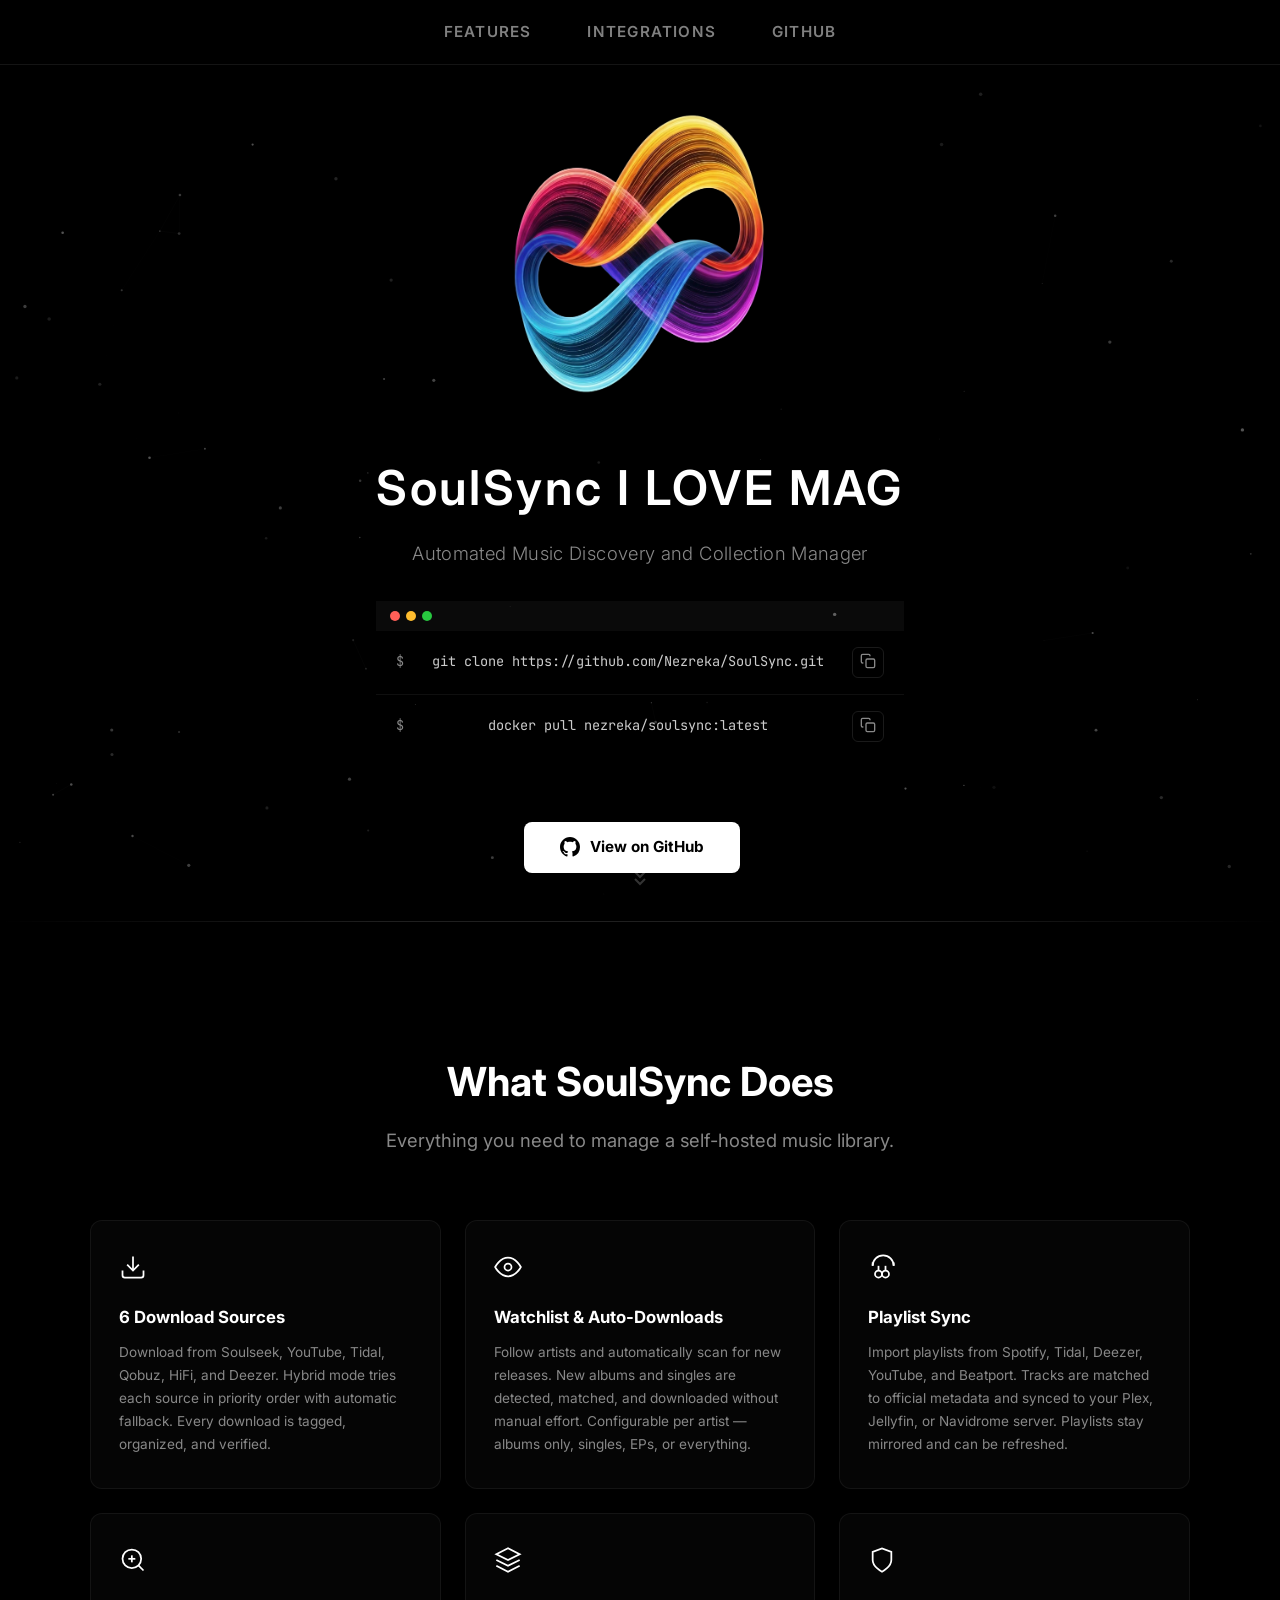
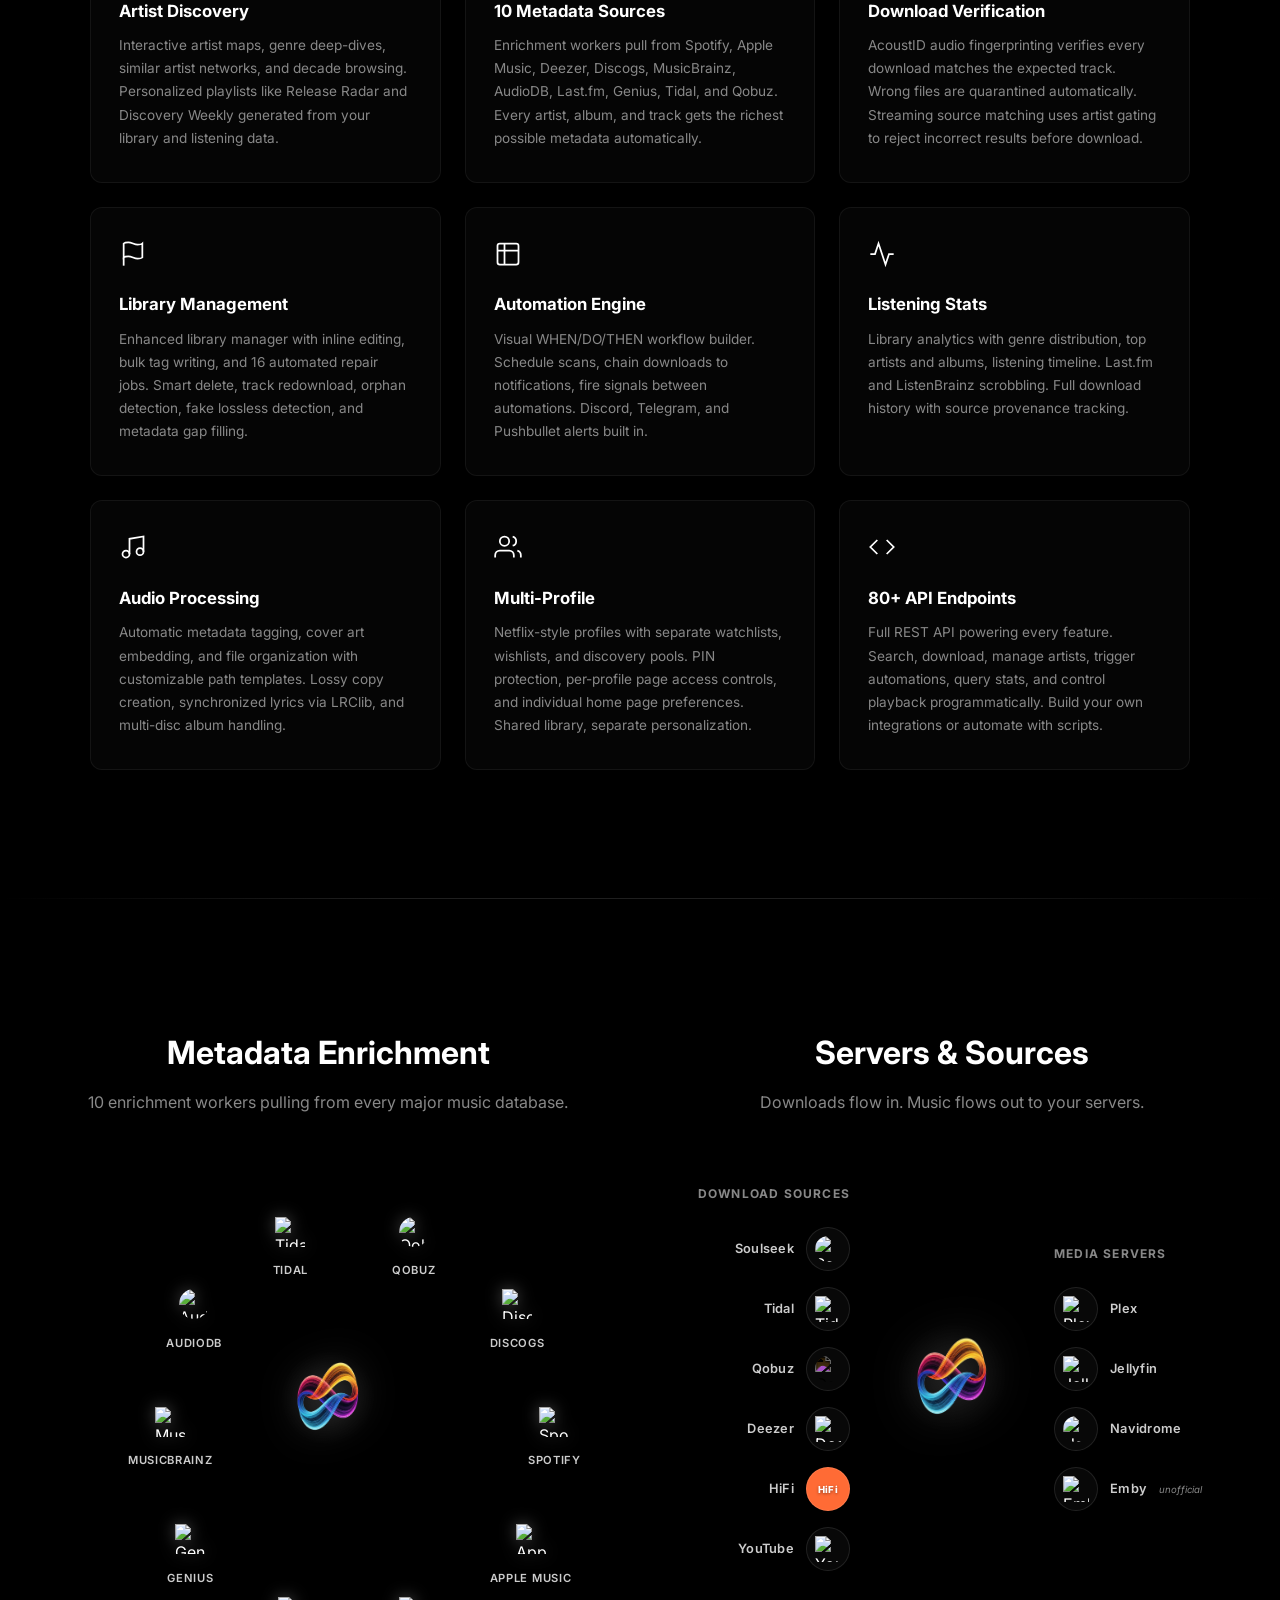
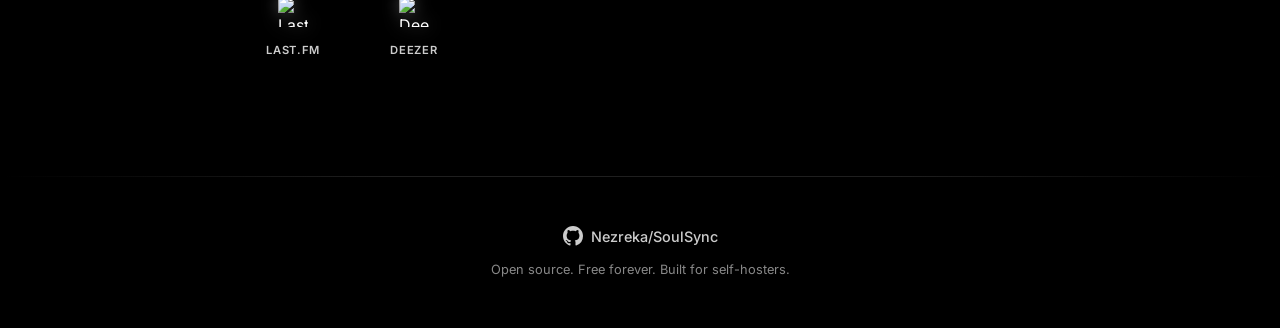
==== index.html @ 7b3bcedd "Update index.html" ====
<!DOCTYPE html>
<html lang="en">
<head>
    <meta charset="UTF-8">
    <meta name="viewport" content="width=device-width, initial-scale=1.0">
    <title>SoulSync - Automated Music Discovery and Collection Manager</title>
    <meta name="description" content="Automated music discovery and collection manager for Plex, Jellyfin, and Navidrome. The Lidarr alternative that actually works.">
    <meta property="og:title" content="SoulSync - Automated Music Discovery">
    <meta property="og:description" content="Spotify-quality music discovery for your self-hosted library. 10 metadata sources, 6 download engines, zero manual effort.">
    <meta property="og:image" content="assets/trans.png">
    <meta property="og:type" content="website">
    <meta property="og:url" content="https://nezreka.github.io/soulsync-website/">
    <meta name="twitter:card" content="summary_large_image">
    <meta name="twitter:title" content="SoulSync - Automated Music Discovery">
    <meta name="twitter:description" content="Spotify-quality music discovery for your self-hosted library. The open-source Lidarr alternative.">
    <meta name="theme-color" content="#000000">
    <link rel="icon" href="assets/trans.png" type="image/png">
    <link rel="stylesheet" href="style.css">
    <link rel="preconnect" href="https://fonts.googleapis.com">
    <link rel="preconnect" href="https://fonts.gstatic.com" crossorigin>
    <link href="https://fonts.googleapis.com/css2?family=Inter:wght@300;400;500;600;700;800&family=JetBrains+Mono:wght@400;500&display=swap" rel="stylesheet">
</head>
<body>
    <nav class="navbar">
        <div class="nav-container">
            <ul class="nav-links">
                <li><a href="#features" class="nav-link">Features</a></li>
                <li><a href="#integrations" class="nav-link">Integrations</a></li>
                <li><a href="https://github.com/Nezreka/SoulSync" target="_blank" rel="noopener noreferrer" class="nav-link">GitHub</a></li>
            </ul>
        </div>
    </nav>

    <!-- Hero -->
    <section id="home" class="hero">
        <canvas id="hero-particles" class="hero-particles"></canvas>
        <div class="hero-content reveal">
            <img src="assets/trans.png" alt="SoulSync Logo" class="hero-logo">
            <h1 class="hero-title">SoulSync I LOVE MAG</h1>
            <p class="hero-tagline">Automated Music Discovery and Collection Manager</p>
            <div class="hero-terminal">
                <div class="terminal-bar">
                    <span class="terminal-dot" style="background:#ff5f57"></span>
                    <span class="terminal-dot" style="background:#febc2e"></span>
                    <span class="terminal-dot" style="background:#28c840"></span>
                </div>
                <div class="terminal-body">
                    <span class="terminal-prompt">$</span>
                    <span class="terminal-cmd">git clone https://github.com/Nezreka/SoulSync.git</span>
                    <button class="terminal-copy" title="Copy to clipboard" onclick="navigator.clipboard.writeText('git clone https://github.com/Nezreka/SoulSync.git')">
                        <svg viewBox="0 0 24 24" width="16" height="16" fill="none" stroke="currentColor" stroke-width="2"><rect x="9" y="9" width="13" height="13" rx="2"/><path d="M5 15H4a2 2 0 01-2-2V4a2 2 0 012-2h9a2 2 0 012 2v1"/></svg>
                    </button>
                </div>
                <div class="terminal-divider"></div>
                <div class="terminal-body">
                    <span class="terminal-prompt">$</span>
                    <span class="terminal-cmd">docker pull nezreka/soulsync:latest</span>
                    <button class="terminal-copy" title="Copy to clipboard" onclick="navigator.clipboard.writeText('docker pull nezreka/soulsync:latest')">
                        <svg viewBox="0 0 24 24" width="16" height="16" fill="none" stroke="currentColor" stroke-width="2"><rect x="9" y="9" width="13" height="13" rx="2"/><path d="M5 15H4a2 2 0 01-2-2V4a2 2 0 012-2h9a2 2 0 012 2v1"/></svg>
                    </button>
                </div>
            </div>
            <div class="hero-actions">
                <a href="https://github.com/Nezreka/SoulSync" target="_blank" rel="noopener noreferrer" class="hero-cta">
                    <svg viewBox="0 0 24 24" width="20" height="20" fill="currentColor"><path d="M12 0C5.37 0 0 5.37 0 12c0 5.31 3.435 9.795 8.205 11.385.6.105.825-.255.825-.57 0-.285-.015-1.23-.015-2.235-3.015.555-3.795-.735-4.035-1.41-.135-.345-.72-1.41-1.23-1.695-.42-.225-1.02-.78-.015-.795.945-.015 1.62.87 1.845 1.23 1.08 1.815 2.805 1.305 3.495.99.105-.78.42-1.305.765-1.605-2.67-.3-5.46-1.335-5.46-5.925 0-1.305.465-2.385 1.23-3.225-.12-.3-.54-1.53.12-3.18 0 0 1.005-.315 3.3 1.23.96-.27 1.98-.405 3-.405s2.04.135 3 .405c2.295-1.56 3.3-1.23 3.3-1.23.66 1.65.24 2.88.12 3.18.765.84 1.23 1.905 1.23 3.225 0 4.605-2.805 5.625-5.475 5.925.435.375.81 1.095.81 2.22 0 1.605-.015 2.895-.015 3.3 0 .315.225.69.825.57A12.02 12.02 0 0024 12c0-6.63-5.37-12-12-12z"/></svg>
                    View on GitHub
                </a>
                <span class="hero-stars" id="star-count"></span>
            </div>
        </div>
        <div class="scroll-indicator">
            <svg width="24" height="24" viewBox="0 0 24 24" fill="none" stroke="currentColor" stroke-width="2"><path d="M7 13l5 5 5-5M7 6l5 5 5-5"/></svg>
        </div>
    </section>

    <div class="section-glow-divider"></div>

    <!-- Features -->
    <section id="features" class="section features-section">
        <div class="section-container">
            <h2 class="section-heading reveal">What SoulSync Does</h2>
            <p class="section-subheading reveal">Everything you need to manage a self-hosted music library.</p>
            <div class="features-grid">
                <div class="feature-card reveal">
                    <div class="feature-icon">
                        <svg viewBox="0 0 24 24" width="28" height="28" fill="none" stroke="currentColor" stroke-width="1.5"><path d="M21 15v4a2 2 0 01-2 2H5a2 2 0 01-2-2v-4"/><polyline points="7 10 12 15 17 10"/><line x1="12" y1="15" x2="12" y2="3"/></svg>
                    </div>
                    <h3>6 Download Sources</h3>
                    <p>Download from Soulseek, YouTube, Tidal, Qobuz, HiFi, and Deezer. Hybrid mode tries each source in priority order with automatic fallback. Every download is tagged, organized, and verified.</p>
                </div>
                <div class="feature-card reveal">
                    <div class="feature-icon">
                        <svg viewBox="0 0 24 24" width="28" height="28" fill="none" stroke="currentColor" stroke-width="1.5"><path d="M1 12s4-8 11-8 11 8 11 8-4 8-11 8-11-8-11-8z"/><circle cx="12" cy="12" r="3"/></svg>
                    </div>
                    <h3>Watchlist & Auto-Downloads</h3>
                    <p>Follow artists and automatically scan for new releases. New albums and singles are detected, matched, and downloaded without manual effort. Configurable per artist — albums only, singles, EPs, or everything.</p>
                </div>
                <div class="feature-card reveal">
                    <div class="feature-icon">
                        <svg viewBox="0 0 24 24" width="28" height="28" fill="none" stroke="currentColor" stroke-width="1.5"><path d="M4 11a9 9 0 0118 0"/><path d="M4 11V8"/><path d="M22 11V8"/><circle cx="9" cy="18" r="3"/><circle cx="15" cy="18" r="3"/><path d="M9 15V11"/><path d="M15 15V11"/></svg>
                    </div>
                    <h3>Playlist Sync</h3>
                    <p>Import playlists from Spotify, Tidal, Deezer, YouTube, and Beatport. Tracks are matched to official metadata and synced to your Plex, Jellyfin, or Navidrome server. Playlists stay mirrored and can be refreshed.</p>
                </div>
                <div class="feature-card reveal">
                    <div class="feature-icon">
                        <svg viewBox="0 0 24 24" width="28" height="28" fill="none" stroke="currentColor" stroke-width="1.5"><circle cx="11" cy="11" r="8"/><line x1="21" y1="21" x2="16.65" y2="16.65"/><line x1="11" y1="8" x2="11" y2="14"/><line x1="8" y1="11" x2="14" y2="11"/></svg>
                    </div>
                    <h3>Artist Discovery</h3>
                    <p>Interactive artist maps, genre deep-dives, similar artist networks, and decade browsing. Personalized playlists like Release Radar and Discovery Weekly generated from your library and listening data.</p>
                </div>
                <div class="feature-card reveal">
                    <div class="feature-icon">
                        <svg viewBox="0 0 24 24" width="28" height="28" fill="none" stroke="currentColor" stroke-width="1.5"><path d="M12 2L2 7l10 5 10-5-10-5z"/><path d="M2 17l10 5 10-5"/><path d="M2 12l10 5 10-5"/></svg>
                    </div>
                    <h3>10 Metadata Sources</h3>
                    <p>Enrichment workers pull from Spotify, Apple Music, Deezer, Discogs, MusicBrainz, AudioDB, Last.fm, Genius, Tidal, and Qobuz. Every artist, album, and track gets the richest possible metadata automatically.</p>
                </div>
                <div class="feature-card reveal">
                    <div class="feature-icon">
                        <svg viewBox="0 0 24 24" width="28" height="28" fill="none" stroke="currentColor" stroke-width="1.5"><path d="M12 22s8-4 8-10V5l-8-3-8 3v7c0 6 8 10 8 10z"/></svg>
                    </div>
                    <h3>Download Verification</h3>
                    <p>AcoustID audio fingerprinting verifies every download matches the expected track. Wrong files are quarantined automatically. Streaming source matching uses artist gating to reject incorrect results before download.</p>
                </div>
                <div class="feature-card reveal">
                    <div class="feature-icon">
                        <svg viewBox="0 0 24 24" width="28" height="28" fill="none" stroke="currentColor" stroke-width="1.5"><path d="M4 15s1-1 4-1 5 2 8 2 4-1 4-1V3s-1 1-4 1-5-2-8-2-4 1-4 1z"/><line x1="4" y1="22" x2="4" y2="15"/></svg>
                    </div>
                    <h3>Library Management</h3>
                    <p>Enhanced library manager with inline editing, bulk tag writing, and 16 automated repair jobs. Smart delete, track redownload, orphan detection, fake lossless detection, and metadata gap filling.</p>
                </div>
                <div class="feature-card reveal">
                    <div class="feature-icon">
                        <svg viewBox="0 0 24 24" width="28" height="28" fill="none" stroke="currentColor" stroke-width="1.5"><rect x="3" y="3" width="18" height="18" rx="2"/><path d="M3 9h18M9 3v18"/></svg>
                    </div>
                    <h3>Automation Engine</h3>
                    <p>Visual WHEN/DO/THEN workflow builder. Schedule scans, chain downloads to notifications, fire signals between automations. Discord, Telegram, and Pushbullet alerts built in.</p>
                </div>

                <div class="feature-card reveal">
                    <div class="feature-icon">
                        <svg viewBox="0 0 24 24" width="28" height="28" fill="none" stroke="currentColor" stroke-width="1.5"><path d="M22 12h-4l-3 9L9 3l-3 9H2"/></svg>
                    </div>
                    <h3>Listening Stats</h3>
                    <p>Library analytics with genre distribution, top artists and albums, listening timeline. Last.fm and ListenBrainz scrobbling. Full download history with source provenance tracking.</p>
                </div>
                <div class="feature-card reveal">
                    <div class="feature-icon">
                        <svg viewBox="0 0 24 24" width="28" height="28" fill="none" stroke="currentColor" stroke-width="1.5"><path d="M9 18V5l12-2v13"/><circle cx="6" cy="18" r="3"/><circle cx="18" cy="16" r="3"/></svg>
                    </div>
                    <h3>Audio Processing</h3>
                    <p>Automatic metadata tagging, cover art embedding, and file organization with customizable path templates. Lossy copy creation, synchronized lyrics via LRClib, and multi-disc album handling.</p>
                </div>
                <div class="feature-card reveal">
                    <div class="feature-icon">
                        <svg viewBox="0 0 24 24" width="28" height="28" fill="none" stroke="currentColor" stroke-width="1.5"><path d="M17 21v-2a4 4 0 00-4-4H5a4 4 0 00-4 4v2"/><circle cx="9" cy="7" r="4"/><path d="M23 21v-2a4 4 0 00-3-3.87"/><path d="M16 3.13a4 4 0 010 7.75"/></svg>
                    </div>
                    <h3>Multi-Profile</h3>
                    <p>Netflix-style profiles with separate watchlists, wishlists, and discovery pools. PIN protection, per-profile page access controls, and individual home page preferences. Shared library, separate personalization.</p>
                </div>
                <div class="feature-card reveal">
                    <div class="feature-icon">
                        <svg viewBox="0 0 24 24" width="28" height="28" fill="none" stroke="currentColor" stroke-width="1.5"><path d="M16 18l6-6-6-6"/><path d="M8 6l-6 6 6 6"/></svg>
                    </div>
                    <h3>80+ API Endpoints</h3>
                    <p>Full REST API powering every feature. Search, download, manage artists, trigger automations, query stats, and control playback programmatically. Build your own integrations or automate with scripts.</p>
                </div>
            </div>
        </div>
    </section>

    <div class="section-glow-divider"></div>

    <!-- Combined: Metadata + Servers & Sources -->
    <section id="integrations" class="section dual-section">
        <div class="dual-container">
            <!-- Left half: Metadata Enrichment -->
            <div class="dual-panel dual-panel-left">
                <h2 class="section-heading reveal">Metadata Enrichment</h2>
                <p class="section-subheading reveal">10 enrichment workers pulling from every major music database.</p>
            <div class="orbital-wrap">
                <canvas class="orbital-canvas" id="canvas-metadata"></canvas>
                <div class="orbital" id="orbit-metadata" data-speed="90">
                    <div class="orbital-center">
                        <img src="assets/trans.png" alt="SoulSync" class="orbital-logo">
                        <div class="orbital-pulse"></div>
                    </div>
                    <div class="orbit-ring">
                        <div class="service-node" data-angle="0" data-color="#1DB954">
                            <div class="node-icon"><img src="https://cdn.simpleicons.org/spotify/1DB954" alt="Spotify"></div>
                            <span class="node-label">Spotify</span>
                        </div>
                        <div class="service-node" data-angle="36" data-color="#FC3C44">
                            <div class="node-icon"><img src="https://cdn.simpleicons.org/applemusic/FC3C44" alt="Apple Music"></div>
                            <span class="node-label">Apple Music</span>
                        </div>
                        <div class="service-node" data-angle="72" data-color="#A238FF">
                            <div class="node-icon"><img src="https://cdn.simpleicons.org/deezer/A238FF" alt="Deezer"></div>
                            <span class="node-label">Deezer</span>
                        </div>
                        <div class="service-node" data-angle="108" data-color="#D51007">
                            <div class="node-icon"><img src="https://cdn.simpleicons.org/lastdotfm/D51007" alt="Last.fm"></div>
                            <span class="node-label">Last.fm</span>
                        </div>
                        <div class="service-node" data-angle="144" data-color="#FFFF64">
                            <div class="node-icon"><img src="https://cdn.simpleicons.org/genius/FFFF64" alt="Genius"></div>
                            <span class="node-label">Genius</span>
                        </div>
                        <div class="service-node" data-angle="180" data-color="#BA478F">
                            <div class="node-icon"><img src="https://cdn.simpleicons.org/musicbrainz/BA478F" alt="MusicBrainz"></div>
                            <span class="node-label">MusicBrainz</span>
                        </div>
                        <div class="service-node" data-angle="216" data-color="#00B4D8">
                            <div class="node-icon"><img src="[data-uri]" alt="AudioDB" class="real-logo"></div>
                            <span class="node-label">AudioDB</span>
                        </div>
                        <div class="service-node" data-angle="252" data-color="#00FFFF">
                            <div class="node-icon"><img src="https://cdn.simpleicons.org/tidal/00FFFF" alt="Tidal"></div>
                            <span class="node-label">Tidal</span>
                        </div>
                        <div class="service-node" data-angle="288" data-color="#4285F4">
                            <div class="node-icon"><img src="https://www.svgrepo.com/show/504778/qobuz.svg" alt="Qobuz" class="real-logo invert-logo"></div>
                            <span class="node-label">Qobuz</span>
                        </div>
                        <div class="service-node" data-angle="324" data-color="#FF5722">
                            <div class="node-icon"><img src="https://cdn.simpleicons.org/discogs/FF5722" alt="Discogs"></div>
                            <span class="node-label">Discogs</span>
                        </div>
                    </div>
                </div>
            </div>
            </div>

            <!-- Right half: Servers & Sources -->
            <div class="dual-panel dual-panel-right">
                <h2 class="section-heading reveal">Servers & Sources</h2>
                <p class="section-subheading reveal">Downloads flow in. Music flows out to your servers.</p>
            <div class="pipeline-wrap">
                <canvas class="pipeline-canvas" id="canvas-pipeline"></canvas>
                <!-- Left: Download Sources -->
                <div class="pipeline-col pipeline-left">
                    <h3 class="pipeline-col-title reveal">Download Sources</h3>
                    <div class="pipeline-node" data-color="#4A90A4" data-side="left">
                        <div class="pipeline-node-icon"><img src="https://www.slsknet.org/news/sites/default/files/slsk_bird.jpg" alt="Soulseek" class="real-logo"></div>
                        <span class="pipeline-node-label">Soulseek</span>
                    </div>
                    <div class="pipeline-node" data-color="#00FFFF" data-side="left">
                        <div class="pipeline-node-icon"><img src="https://cdn.simpleicons.org/tidal/00FFFF" alt="Tidal"></div>
                        <span class="pipeline-node-label">Tidal</span>
                    </div>
                    <div class="pipeline-node" data-color="#4285F4" data-side="left">
                        <div class="pipeline-node-icon"><img src="https://www.svgrepo.com/show/504778/qobuz.svg" alt="Qobuz" class="real-logo invert-logo"></div>
                        <span class="pipeline-node-label">Qobuz</span>
                    </div>
                    <div class="pipeline-node" data-color="#A238FF" data-side="left">
                        <div class="pipeline-node-icon"><img src="https://cdn.simpleicons.org/deezer/A238FF" alt="Deezer"></div>
                        <span class="pipeline-node-label">Deezer</span>
                    </div>
                    <div class="pipeline-node" data-color="#FF6B35" data-side="left">
                        <div class="pipeline-node-icon node-icon-text" style="background:#FF6B35; font-size:0.6rem">HiFi</div>
                        <span class="pipeline-node-label">HiFi</span>
                    </div>
                    <div class="pipeline-node" data-color="#FF0000" data-side="left">
                        <div class="pipeline-node-icon"><img src="https://cdn.simpleicons.org/youtube/FF0000" alt="YouTube"></div>
                        <span class="pipeline-node-label">YouTube</span>
                    </div>
                </div>
                <!-- Center: SoulSync -->
                <div class="pipeline-center">
                    <img src="assets/trans.png" alt="SoulSync" class="pipeline-logo">
                    <div class="pipeline-pulse"></div>
                </div>
                <!-- Right: Media Servers -->
                <div class="pipeline-col pipeline-right">
                    <h3 class="pipeline-col-title reveal">Media Servers</h3>
                    <div class="pipeline-node" data-color="#E5A00D" data-side="right">
                        <div class="pipeline-node-icon"><img src="https://cdn.simpleicons.org/plex/E5A00D" alt="Plex"></div>
                        <span class="pipeline-node-label">Plex</span>
                    </div>
                    <div class="pipeline-node" data-color="#00A4DC" data-side="right">
                        <div class="pipeline-node-icon"><img src="https://cdn.simpleicons.org/jellyfin/00A4DC" alt="Jellyfin"></div>
                        <span class="pipeline-node-label">Jellyfin</span>
                    </div>
                    <div class="pipeline-node" data-color="#0A6BC4" data-side="right">
                        <div class="pipeline-node-icon"><img src="https://tweakers.net/ext/i/2007323764.png" alt="Navidrome" class="real-logo"></div>
                        <span class="pipeline-node-label">Navidrome</span>
                    </div>
                    <div class="pipeline-node" data-color="#52B54B" data-side="right">
                        <div class="pipeline-node-icon"><img src="https://cdn.simpleicons.org/emby/52B54B" alt="Emby"></div>
                        <span class="pipeline-node-label">Emby</span>
                        <span class="pipeline-node-badge">unofficial</span>
                    </div>
                </div>
            </div>
        </div>
    </section>

    <div class="section-glow-divider"></div>

    <!-- Footer -->
    <footer class="footer">
        <div class="section-container">
            <div class="footer-content">
                <a href="https://github.com/Nezreka/SoulSync" target="_blank" rel="noopener noreferrer" class="footer-github">
                    <svg viewBox="0 0 24 24" width="20" height="20" fill="currentColor"><path d="M12 0C5.37 0 0 5.37 0 12c0 5.31 3.435 9.795 8.205 11.385.6.105.825-.255.825-.57 0-.285-.015-1.23-.015-2.235-3.015.555-3.795-.735-4.035-1.41-.135-.345-.72-1.41-1.23-1.695-.42-.225-1.02-.78-.015-.795.945-.015 1.62.87 1.845 1.23 1.08 1.815 2.805 1.305 3.495.99.105-.78.42-1.305.765-1.605-2.67-.3-5.46-1.335-5.46-5.925 0-1.305.465-2.385 1.23-3.225-.12-.3-.54-1.53.12-3.18 0 0 1.005-.315 3.3 1.23.96-.27 1.98-.405 3-.405s2.04.135 3 .405c2.295-1.56 3.3-1.23 3.3-1.23.66 1.65.24 2.88.12 3.18.765.84 1.23 1.905 1.23 3.225 0 4.605-2.805 5.625-5.475 5.925.435.375.81 1.095.81 2.22 0 1.605-.015 2.895-.015 3.3 0 .315.225.69.825.57A12.02 12.02 0 0024 12c0-6.63-5.37-12-12-12z"/></svg>
                    Nezreka/SoulSync
                </a>
                <p class="footer-text">Open source. Free forever. Built for self-hosters.</p>
            </div>
        </div>
    </footer>

    <!-- About Modal -->

    <script src="script.js"></script>
</body>
</html>
---- style.css ----
* {
    margin: 0;
    padding: 0;
    box-sizing: border-box;
}

:root {
    --black: #000000;
    --jet: #0a0a0a;
    --dark: #111111;
    --gray-dark: #1a1a1a;
    --gray: #888888;
    --gray-light: #cccccc;
    --white: #ffffff;
    --accent: #e0e0e0;
}

html {
    scroll-behavior: smooth;
}

body {
    font-family: 'Inter', sans-serif;
    background-color: var(--black);
    color: var(--white);
    line-height: 1.6;
    overflow-x: hidden;
}

/* Navbar */
.navbar {
    position: fixed;
    top: 0;
    left: 0;
    width: 100%;
    z-index: 1000;
    background-color: rgba(0, 0, 0, 0.9);
    backdrop-filter: blur(16px);
    border-bottom: 1px solid rgba(255, 255, 255, 0.08);
}

.nav-container {
    max-width: 1200px;
    margin: 0 auto;
    padding: 0 2rem;
    display: flex;
    align-items: center;
    justify-content: center;
    height: 64px;
}

.nav-links {
    display: flex;
    list-style: none;
    gap: 3.5rem;
}

.nav-link {
    text-decoration: none;
    color: rgba(255, 255, 255, 0.5);
    font-size: 0.95rem;
    font-weight: 600;
    letter-spacing: 0.08em;
    text-transform: uppercase;
    transition: color 0.3s ease;
    padding: 0.4rem 0;
    border-bottom: 2px solid transparent;
    transition: color 0.3s ease, border-color 0.3s ease;
}

.nav-link:hover {
    color: var(--white);
    border-bottom-color: var(--white);
}

/* Hero */
.hero {
    min-height: 70vh;
    display: flex;
    align-items: center;
    justify-content: center;
    text-align: center;
    padding: 6rem 2rem 3rem;
    background-color: var(--black);
    position: relative;
    overflow: hidden;
}

.hero-particles {
    position: absolute;
    inset: 0;
    width: 100%;
    height: 100%;
    z-index: 1;
    pointer-events: none;
}

.hero-content {
    display: flex;
    flex-direction: column;
    align-items: center;
    position: relative;
    z-index: 2;
}

.hero-logo {
    width: 320px;
    height: auto;
    margin-bottom: 1.5rem;
}

.hero-terminal {
    margin-top: 2rem;
    max-width: 620px;
    width: 100%;
}

.hero-title {
    font-size: 3rem;
    font-weight: 600;
    letter-spacing: 0.05em;
    color: var(--white);
}

.hero-tagline {
    font-size: 1.15rem;
    font-weight: 300;
    color: var(--gray);
    margin-top: 0.75rem;
    letter-spacing: 0.02em;
}

.hero-cta {
    display: inline-flex;
    align-items: center;
    gap: 0.6rem;
    margin-top: 2.5rem;
    padding: 0.85rem 2.25rem;
    background-color: var(--white);
    color: var(--black);
    text-decoration: none;
    font-size: 0.95rem;
    font-weight: 700;
    border-radius: 8px;
    transition: background-color 0.3s ease, transform 0.2s ease;
}

.hero-cta:hover {
    background-color: var(--accent);
    transform: translateY(-2px);
}

.hero-actions {
    display: flex;
    align-items: center;
    gap: 1rem;
    margin-top: 1.5rem;
}

.hero-stars {
    font-size: 0.85rem;
    color: var(--gray);
    display: flex;
    align-items: center;
    gap: 0.35rem;
}

.hero-stars svg {
    width: 16px;
    height: 16px;
    fill: #E5A00D;
}

/* Scroll Indicator */
.scroll-indicator {
    position: absolute;
    bottom: 1.5rem;
    left: 50%;
    transform: translateX(-50%);
    z-index: 2;
    color: rgba(255,255,255,0.2);
    animation: scroll-bounce 2s ease-in-out infinite;
}

@keyframes scroll-bounce {
    0%, 100% { transform: translateX(-50%) translateY(0); opacity: 0.3; }
    50% { transform: translateX(-50%) translateY(8px); opacity: 0.15; }
}

/* Stats Bar */
.stats-bar {
    border-top: 1px solid rgba(255,255,255,0.05);
    border-bottom: 1px solid rgba(255,255,255,0.05);
    padding: 3.5rem 2rem;
    background-color: var(--black);
}

.stats-container {
    max-width: 900px;
    margin: 0 auto;
    display: flex;
    align-items: center;
    justify-content: center;
    gap: 3rem;
}

.stat {
    text-align: center;
    flex: 1;
}

.stat-number {
    display: block;
    font-size: 2.8rem;
    font-weight: 800;
    color: var(--white);
    letter-spacing: -0.02em;
    line-height: 1;
    margin-bottom: 0.4rem;
}

.stat-label {
    font-size: 0.8rem;
    font-weight: 500;
    color: var(--gray);
    text-transform: uppercase;
    letter-spacing: 0.08em;
}

.stat-divider {
    width: 1px;
    height: 50px;
    background: linear-gradient(to bottom, transparent, rgba(255,255,255,0.15), transparent);
}

/* Scroll Reveal */
.reveal {
    opacity: 0;
    transform: translateY(30px);
    transition: opacity 0.8s ease, transform 0.8s ease;
}

.reveal.visible {
    opacity: 1;
    transform: translateY(0);
}

/* Section Dividers */
.section-glow-divider {
    height: 1px;
    background: linear-gradient(90deg, transparent, rgba(255,255,255,0.12) 30%, rgba(255,255,255,0.12) 70%, transparent);
}

/* Features Grid */
.features-section {
    background-color: var(--black);
}

.features-grid {
    display: grid;
    grid-template-columns: repeat(3, 1fr);
    gap: 1.5rem;
}

.feature-card {
    padding: 2rem 1.75rem;
    border: 1px solid rgba(255,255,255,0.06);
    border-radius: 12px;
    background: rgba(255,255,255,0.02);
    transition: border-color 0.3s ease, background 0.3s ease;
}

.feature-card:hover {
    border-color: rgba(255,255,255,0.12);
    background: rgba(255,255,255,0.04);
}

.feature-icon {
    color: var(--white);
    margin-bottom: 1rem;
}

.feature-card h3 {
    font-size: 1.05rem;
    font-weight: 700;
    color: var(--white);
    margin-bottom: 0.6rem;
}

.feature-card p {
    color: var(--gray);
    font-size: 0.85rem;
    line-height: 1.7;
}

/* Sections */
.section {
    padding: 8rem 2rem;
}

.section-container {
    max-width: 1100px;
    margin: 0 auto;
}

.section-heading {
    font-size: 2.5rem;
    font-weight: 700;
    text-align: center;
    margin-bottom: 0.75rem;
    color: var(--white);
}

.section-subheading {
    text-align: center;
    color: var(--gray);
    font-size: 1.15rem;
    font-weight: 400;
    margin-bottom: 4rem;
}

/* ==============================
   Dual Panel Layout
   ============================== */
.dual-section {
    background-color: var(--black);
    overflow: hidden;
}

.dual-container {
    max-width: 1400px;
    margin: 0 auto;
    display: flex;
    gap: 2rem;
    align-items: flex-start;
}

.dual-panel {
    flex: 1;
    min-width: 0;
}

.dual-panel .section-heading {
    font-size: 2rem;
}

.dual-panel .section-subheading {
    font-size: 1rem;
    margin-bottom: 2rem;
}

/* ==============================
   SECTION 1: Orbital (Metadata)
   ============================== */
.orbital-wrap {
    position: relative;
    width: 500px;
    height: 500px;
    margin: 0 auto;
}

.orbital-canvas {
    position: absolute;
    inset: 0;
    width: 100%;
    height: 100%;
    z-index: 1;
    pointer-events: none;
}

.orbital {
    position: relative;
    width: 100%;
    height: 100%;
    z-index: 2;
}

.orbital-center {
    position: absolute;
    top: 50%;
    left: 50%;
    transform: translate(-50%, -50%);
    z-index: 10;
    display: flex;
    align-items: center;
    justify-content: center;
}

.orbital-logo {
    width: 80px;
    height: 80px;
    object-fit: contain;
    position: relative;
    z-index: 2;
    filter: drop-shadow(0 0 20px rgba(255, 255, 255, 0.15));
}

.orbital-pulse {
    position: absolute;
    width: 100px;
    height: 100px;
    border-radius: 50%;
    background: radial-gradient(circle, rgba(255, 255, 255, 0.08) 0%, transparent 70%);
    animation: pulse 3s ease-in-out infinite;
}

@keyframes pulse {
    0%, 100% { transform: scale(1); opacity: 0.5; }
    50% { transform: scale(1.6); opacity: 0; }
}

.orbit-ring {
    position: absolute;
    inset: 0;
    animation: orbit-spin 90s linear infinite;
}

@keyframes orbit-spin {
    from { transform: rotate(0deg); }
    to { transform: rotate(360deg); }
}

.service-node {
    position: absolute;
    top: 50%;
    left: 50%;
    display: flex;
    flex-direction: column;
    align-items: center;
    gap: 0.4rem;
    animation: counter-spin 90s linear infinite;
    cursor: default;
}

@keyframes counter-spin {
    from { transform: translate(-50%, -50%) rotate(0deg); }
    to { transform: translate(-50%, -50%) rotate(-360deg); }
}

/* Shared icon styles */
.node-icon,
.funnel-node-icon,
.hub-card-icon {
    width: 48px;
    height: 48px;
    border-radius: 50%;
    display: flex;
    align-items: center;
    justify-content: center;
    position: relative;
    transition: transform 0.3s ease;
}

.node-icon img,
.funnel-node-icon img,
.hub-card-icon img {
    width: 30px;
    height: 30px;
    object-fit: contain;
    filter: drop-shadow(0 0 8px var(--glow, rgba(255,255,255,0.3)));
}

.node-icon-text {
    font-size: 0.7rem;
    font-weight: 800;
    color: #fff;
    letter-spacing: 0.05em;
    text-shadow: 0 1px 3px rgba(0,0,0,0.4);
}

.real-logo {
    width: 36px;
    height: 36px;
    object-fit: contain;
    border-radius: 50%;
}

.invert-logo {
    filter: invert(1);
}

.service-node:hover .node-icon {
    transform: scale(1.2);
}

.node-label {
    font-size: 0.7rem;
    font-weight: 600;
    color: var(--gray-light);
    text-transform: uppercase;
    letter-spacing: 0.06em;
    white-space: nowrap;
    text-shadow: 0 0 10px rgba(0,0,0,0.8);
}

/* ==============================
   SECTION 2: Pipeline (Downloads + Servers)
   ============================== */
.pipeline-wrap {
    position: relative;
    max-width: 700px;
    height: 460px;
    margin: 0 auto;
    display: flex;
    align-items: center;
    justify-content: center;
}

.pipeline-canvas {
    position: absolute;
    inset: 0;
    width: 100%;
    height: 100%;
    z-index: 1;
    pointer-events: none;
}

.pipeline-col {
    position: relative;
    z-index: 2;
    display: flex;
    flex-direction: column;
    gap: 1rem;
    flex: 1;
}

.pipeline-left {
    align-items: flex-end;
    padding-right: 2rem;
}

.pipeline-right {
    align-items: flex-start;
    padding-left: 2rem;
}

.pipeline-col-title {
    font-size: 0.75rem;
    font-weight: 700;
    text-transform: uppercase;
    letter-spacing: 0.1em;
    color: var(--gray);
    margin-bottom: 0.5rem;
}

.pipeline-node {
    display: flex;
    align-items: center;
    gap: 0.75rem;
    cursor: default;
    transition: transform 0.3s ease;
}

.pipeline-left .pipeline-node {
    flex-direction: row-reverse;
}

.pipeline-node:hover {
    transform: scale(1.05);
}

.pipeline-node-icon {
    width: 44px;
    height: 44px;
    border-radius: 50%;
    display: flex;
    align-items: center;
    justify-content: center;
    border: 1px solid rgba(255,255,255,0.1);
    background: rgba(255,255,255,0.03);
    flex-shrink: 0;
    transition: transform 0.3s ease;
}

.pipeline-node-icon img {
    width: 26px;
    height: 26px;
    object-fit: contain;
}

.pipeline-node-label {
    font-size: 0.8rem;
    font-weight: 600;
    color: var(--gray-light);
    letter-spacing: 0.02em;
}

.pipeline-node-badge {
    font-size: 0.6rem;
    color: var(--gray);
    font-style: italic;
}

.pipeline-center {
    position: relative;
    z-index: 2;
    display: flex;
    align-items: center;
    justify-content: center;
    flex-shrink: 0;
    width: 140px;
}

.pipeline-logo {
    width: 90px;
    height: 90px;
    object-fit: contain;
    position: relative;
    z-index: 2;
    filter: drop-shadow(0 0 25px rgba(255,255,255,0.15));
}

.pipeline-pulse {
    position: absolute;
    width: 120px;
    height: 120px;
    border-radius: 50%;
    background: radial-gradient(circle, rgba(255,255,255,0.06) 0%, transparent 70%);
    animation: pulse 3s ease-in-out infinite;
}

/* Terminal */
.cta-terminal {
    max-width: 560px;
    margin: 0 auto 2.5rem;
    border-radius: 10px;
    overflow: hidden;
    border: 1px solid rgba(255,255,255,0.1);
    background: var(--dark);
}

.terminal-bar {
    display: flex;
    gap: 6px;
    padding: 10px 14px;
    background: rgba(255,255,255,0.04);
}

.terminal-dot {
    width: 10px;
    height: 10px;
    border-radius: 50%;
}

.terminal-body {
    padding: 1rem 1.25rem;
    display: flex;
    align-items: center;
    gap: 0.6rem;
    font-family: 'JetBrains Mono', monospace;
    font-size: 0.85rem;
}

.terminal-prompt {
    color: var(--gray);
    user-select: none;
}

.terminal-cmd {
    color: var(--gray-light);
    flex: 1;
    word-break: break-all;
}

.terminal-copy {
    background: none;
    border: 1px solid rgba(255,255,255,0.1);
    border-radius: 6px;
    padding: 5px 7px;
    color: var(--gray);
    cursor: pointer;
    transition: color 0.2s, border-color 0.2s;
    flex-shrink: 0;
}

.terminal-copy:hover {
    color: var(--white);
    border-color: rgba(255,255,255,0.3);
}

.terminal-divider {
    height: 1px;
    background: rgba(255,255,255,0.06);
    margin: 0;
}

/* Footer */
.footer {
    padding: 3rem 2rem;
    text-align: center;
}

.footer-content {
    display: flex;
    flex-direction: column;
    align-items: center;
    gap: 0.75rem;
}

.footer-github {
    display: inline-flex;
    align-items: center;
    gap: 0.5rem;
    color: var(--gray-light);
    text-decoration: none;
    font-size: 0.9rem;
    font-weight: 500;
    transition: color 0.3s ease;
}

.footer-github:hover {
    color: var(--white);
}

.footer-text {
    color: var(--gray);
    font-size: 0.8rem;
}

/* Modals */
.modal-overlay {
    position: fixed;
    inset: 0;
    background-color: rgba(0, 0, 0, 0.85);
    backdrop-filter: blur(8px);
    z-index: 2000;
    display: flex;
    align-items: center;
    justify-content: center;
    opacity: 0;
    visibility: hidden;
    transition: opacity 0.3s ease, visibility 0.3s ease;
}

.modal-overlay.active {
    opacity: 1;
    visibility: visible;
}

.modal {
    background-color: var(--dark);
    border: 1px solid rgba(255, 255, 255, 0.1);
    border-radius: 16px;
    max-width: 620px;
    width: 90%;
    max-height: 80vh;
    overflow-y: auto;
    padding: 3rem;
    position: relative;
    transform: translateY(20px);
    transition: transform 0.3s ease;
}

.modal-overlay.active .modal {
    transform: translateY(0);
}

.modal-close {
    position: absolute;
    top: 1.25rem;
    right: 1.5rem;
    background: none;
    border: none;
    color: var(--gray);
    font-size: 1.8rem;
    cursor: pointer;
    transition: color 0.2s ease;
    line-height: 1;
}

.modal-close:hover {
    color: var(--white);
}

.modal-title {
    font-size: 1.8rem;
    font-weight: 700;
    margin-bottom: 1.5rem;
    color: var(--white);
}

.modal-body p {
    color: var(--gray-light);
    font-size: 0.95rem;
    margin-bottom: 1rem;
    line-height: 1.8;
}

.modal-body h3 {
    color: var(--white);
    font-size: 1.1rem;
    font-weight: 600;
    margin-top: 1.75rem;
    margin-bottom: 0.5rem;
}

.modal-body h3:first-child {
    margin-top: 0;
}

.modal-body ul,
.modal-body ol {
    color: var(--gray-light);
    font-size: 0.95rem;
    padding-left: 1.25rem;
    margin-bottom: 1rem;
}

.modal-body li {
    margin-bottom: 0.35rem;
}

.modal-body a {
    color: var(--white);
    text-decoration: underline;
    text-underline-offset: 3px;
}

.modal-body a:hover {
    color: var(--accent);
}

/* Responsive */

/* Tablet */
@media (max-width: 1024px) {
    .dual-container { flex-direction: column; gap: 4rem; }
    .dual-panel .section-heading { font-size: 1.8rem; }
    .orbital-wrap { width: 420px; height: 420px; }
    .pipeline-wrap { max-width: 100%; }
}

/* Small tablet / large phone */
@media (max-width: 768px) {
    .hero { min-height: auto; padding: 5rem 1.5rem 2.5rem; }
    .hero-logo { width: 220px; }
    .hero-title { font-size: 2rem; }
    .hero-tagline { font-size: 0.95rem; }
    .hero-terminal { max-width: 100%; }
    .hero-cta { padding: 0.7rem 1.75rem; font-size: 0.85rem; }

    .nav-links { gap: 2rem; }
    .nav-link { font-size: 0.8rem; }

    .section { padding: 4rem 1.5rem; }
    .section-heading { font-size: 1.8rem; }
    .section-subheading { font-size: 0.95rem; margin-bottom: 2rem; }

    .orbital-wrap { width: 360px; height: 360px; }
    .orbital-logo { width: 50px; height: 50px; }
    .orbital-pulse { width: 65px; height: 65px; }
    .node-icon { width: 36px; height: 36px; }
    .node-icon img { width: 22px; height: 22px; }
    .node-label { font-size: 0.5rem; }
    .node-icon-text { font-size: 0.55rem; }
    .real-logo { width: 28px; height: 28px; }

    .pipeline-wrap { height: auto; flex-direction: column; gap: 2rem; padding: 1rem 0; }
    .pipeline-left, .pipeline-right { align-items: center; padding: 0; flex-direction: row; flex-wrap: wrap; justify-content: center; gap: 0.75rem; }
    .pipeline-left .pipeline-node { flex-direction: row; }
    .pipeline-center { order: -1; }
    .pipeline-col-title { text-align: center; width: 100%; }
    .pipeline-canvas { display: none; }
    .pipeline-logo { width: 70px; height: 70px; }
    .pipeline-pulse { width: 90px; height: 90px; }

    .features-grid { grid-template-columns: repeat(2, 1fr); }

    .hero-actions { flex-direction: column; gap: 0.75rem; }

    .terminal-body { font-size: 0.75rem; }
    .modal { padding: 2rem; }
}

/* Phone */
@media (max-width: 480px) {
    .hero { padding: 5rem 1rem 2rem; }
    .hero-logo { width: 170px; }
    .hero-title { font-size: 1.6rem; }
    .hero-tagline { font-size: 0.85rem; }
    .hero-cta { padding: 0.65rem 1.5rem; font-size: 0.8rem; }

    .nav-container { padding: 0 1rem; }
    .nav-links { gap: 1.5rem; }
    .nav-link { font-size: 0.75rem; }

    .section { padding: 3rem 1rem; }

    .orbital-wrap { width: 280px; height: 280px; }
    .orbital-logo { width: 38px; height: 38px; }
    .orbital-pulse { width: 48px; height: 48px; }
    .node-icon { width: 28px; height: 28px; }
    .node-icon img { width: 16px; height: 16px; }
    .node-label { font-size: 0.4rem; }
    .node-icon-text { font-size: 0.4rem; }
    .real-logo { width: 22px; height: 22px; }

    .pipeline-node-icon { width: 36px; height: 36px; }
    .pipeline-node-icon img { width: 20px; height: 20px; }
    .pipeline-node-label { font-size: 0.7rem; }
    .pipeline-logo { width: 55px; height: 55px; }
    .pipeline-pulse { width: 70px; height: 70px; }

    .terminal-body { font-size: 0.65rem; padding: 0.75rem 1rem; }
    .terminal-dot { width: 8px; height: 8px; }

    .features-grid { grid-template-columns: 1fr; }
    .feature-card { padding: 1.5rem 1.25rem; }

    .dual-panel .section-heading { font-size: 1.5rem; }
    .dual-panel .section-subheading { font-size: 0.85rem; }

    .scroll-indicator { bottom: 1rem; }

    .modal { width: 95%; padding: 1.5rem; }
    .modal-title { font-size: 1.4rem; }
}
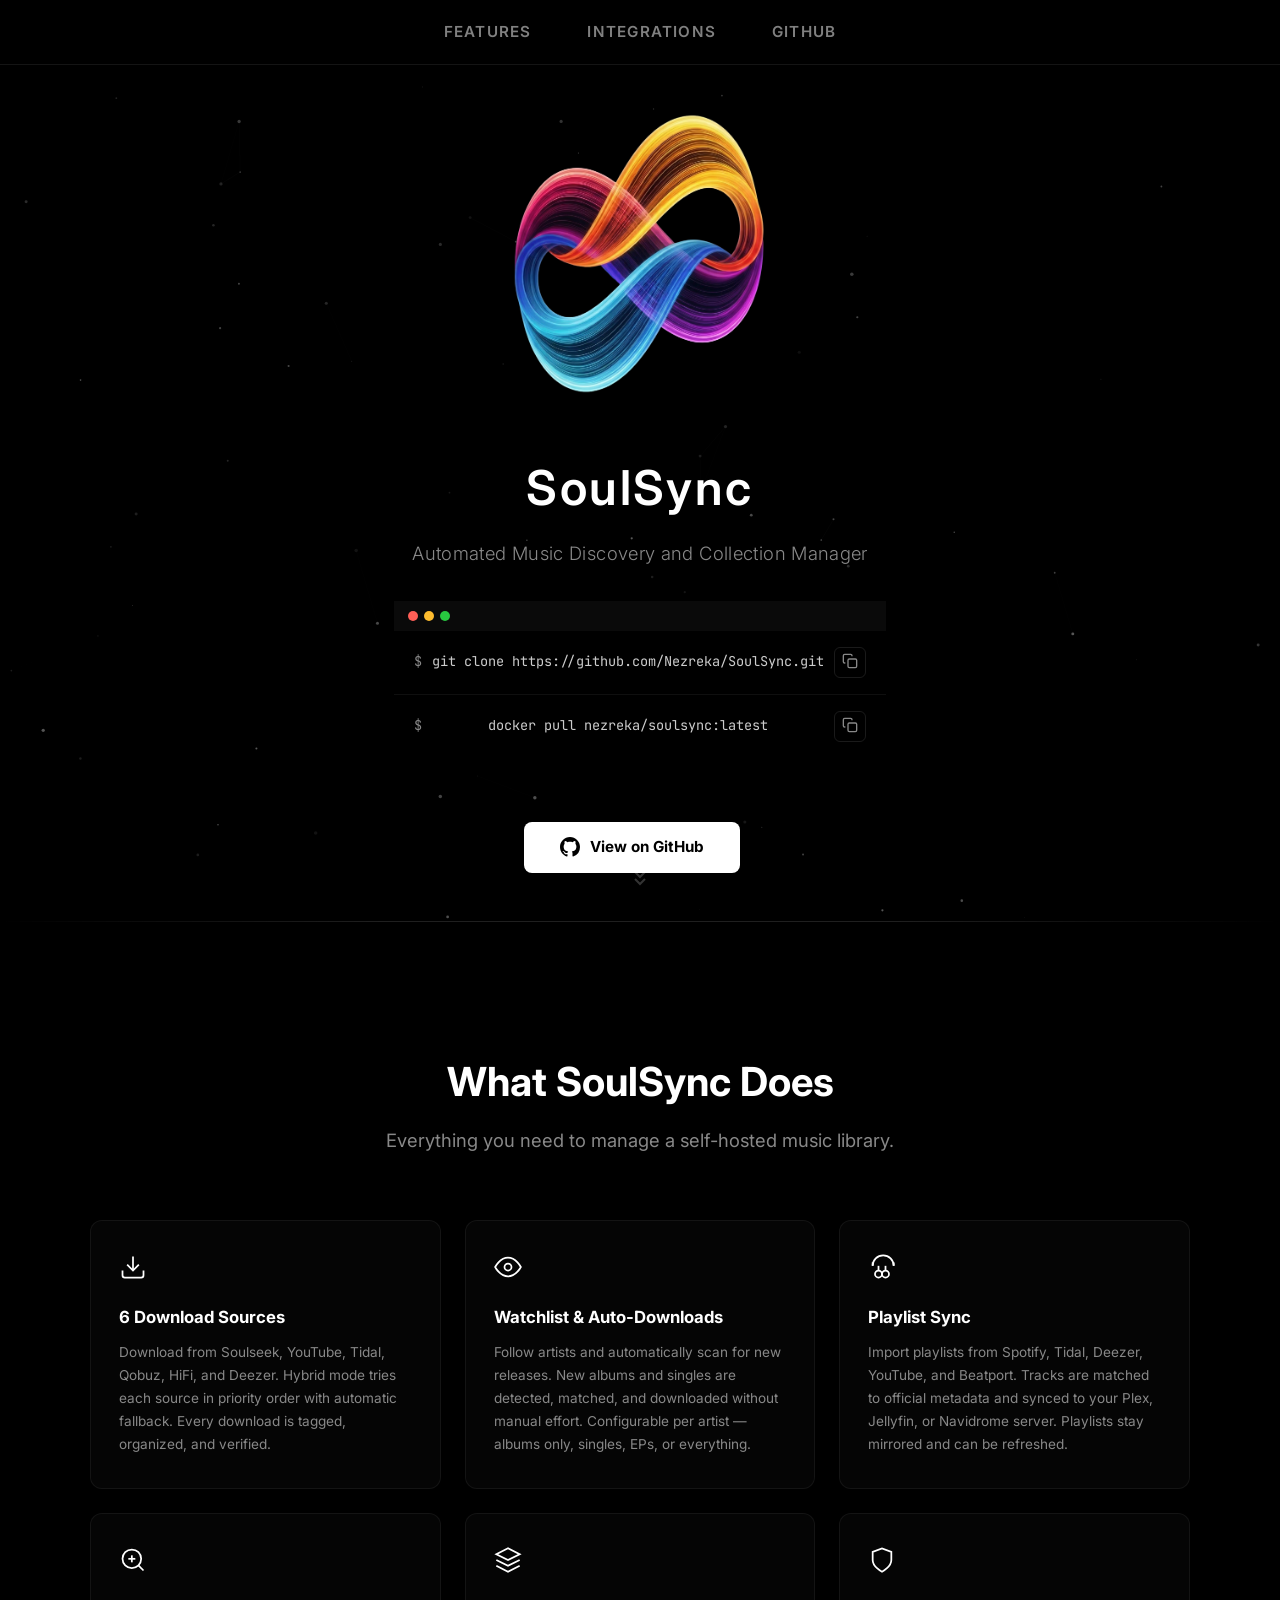
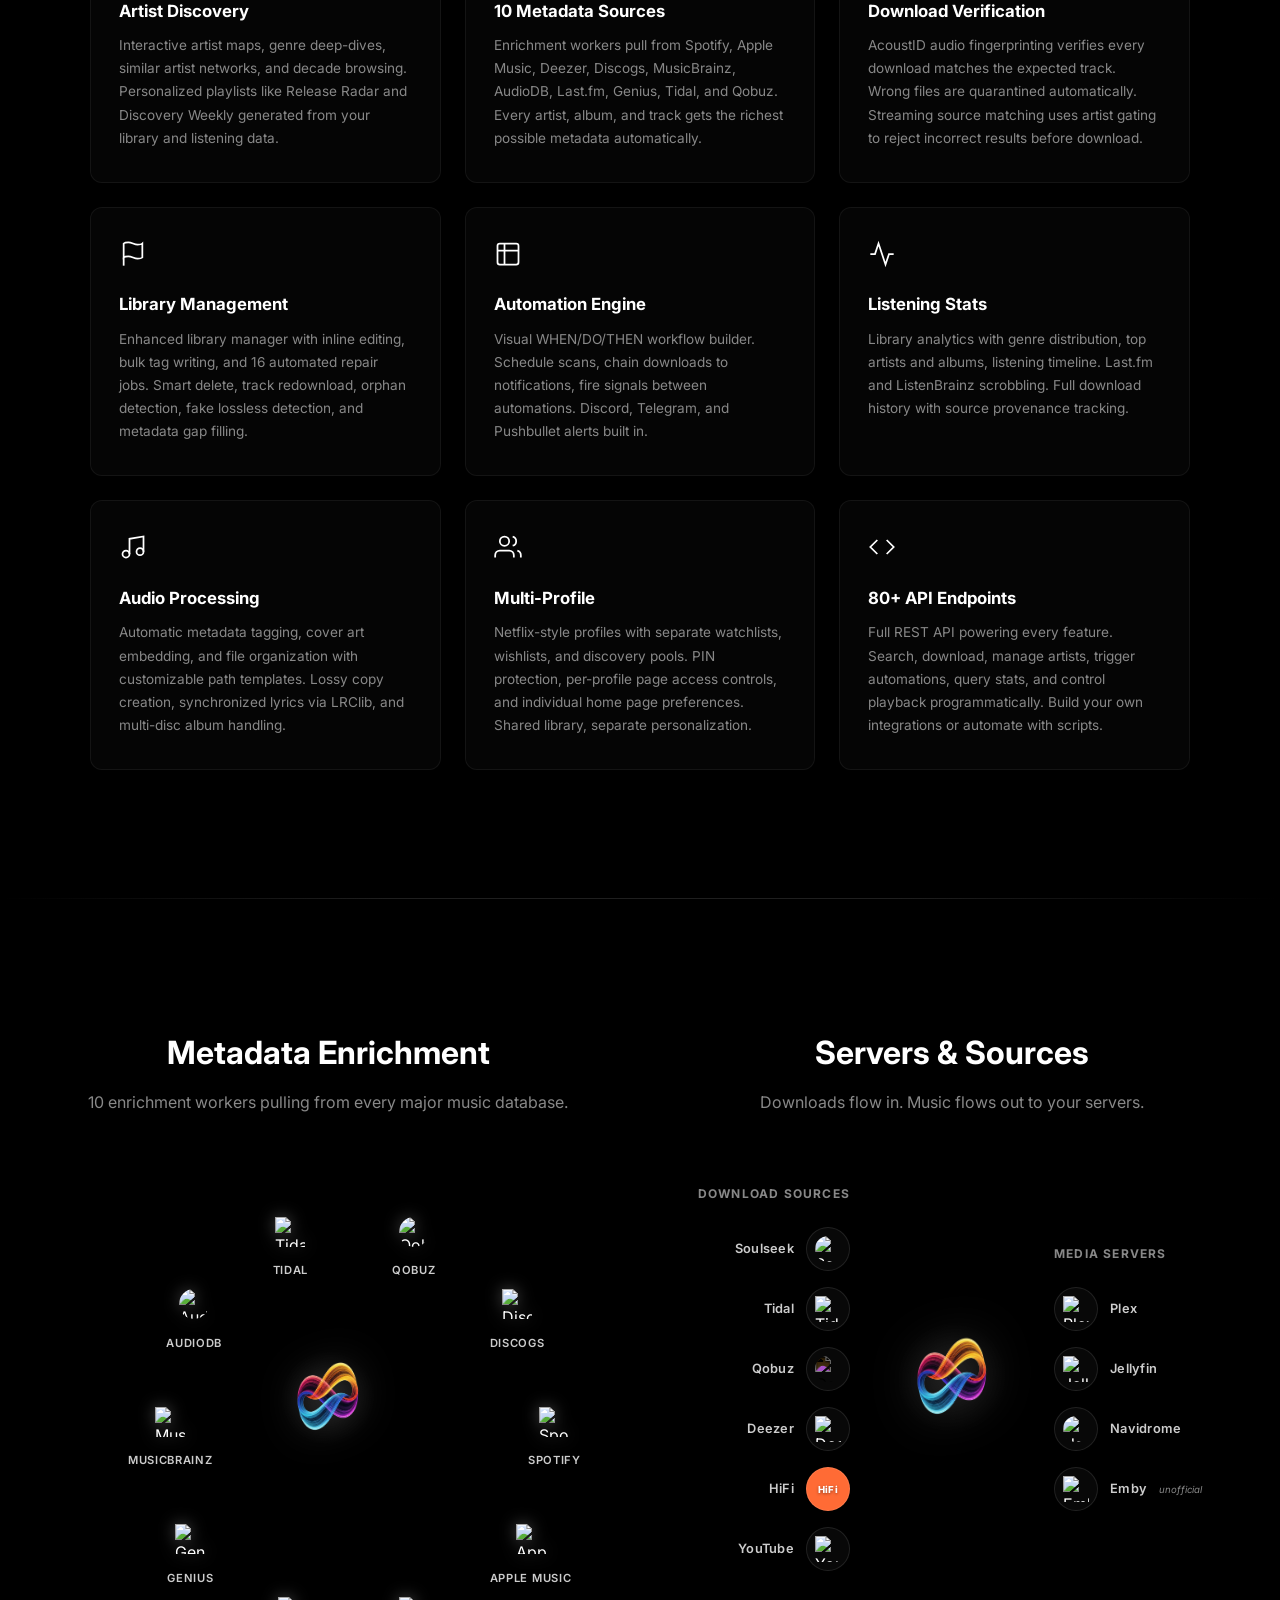
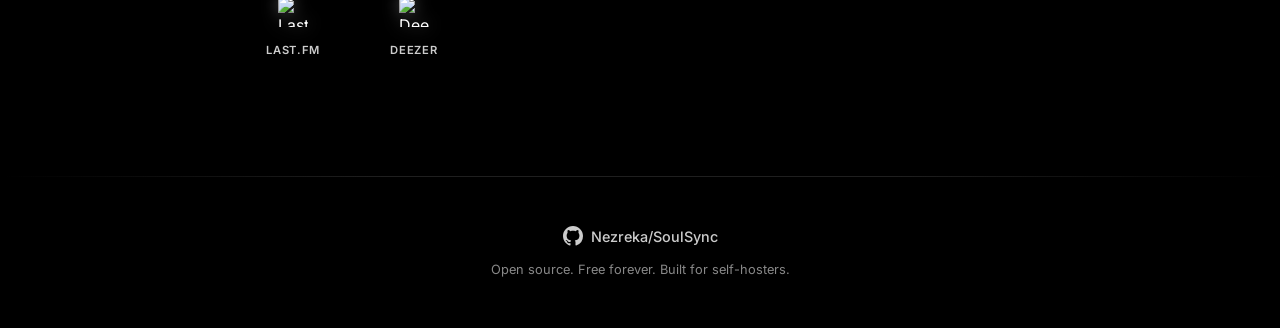
==== commit 3d5d1bd0: "Update index.html" ====
--- a/index.html
+++ b/index.html
@@ -36,7 +36,7 @@
         <canvas id="hero-particles" class="hero-particles"></canvas>
         <div class="hero-content reveal">
             <img src="assets/trans.png" alt="SoulSync Logo" class="hero-logo">
-            <h1 class="hero-title">SoulSync I LOVE MAG</h1>
+            <h1 class="hero-title">SoulSync</h1>
             <p class="hero-tagline">Automated Music Discovery and Collection Manager</p>
             <div class="hero-terminal">
                 <div class="terminal-bar">
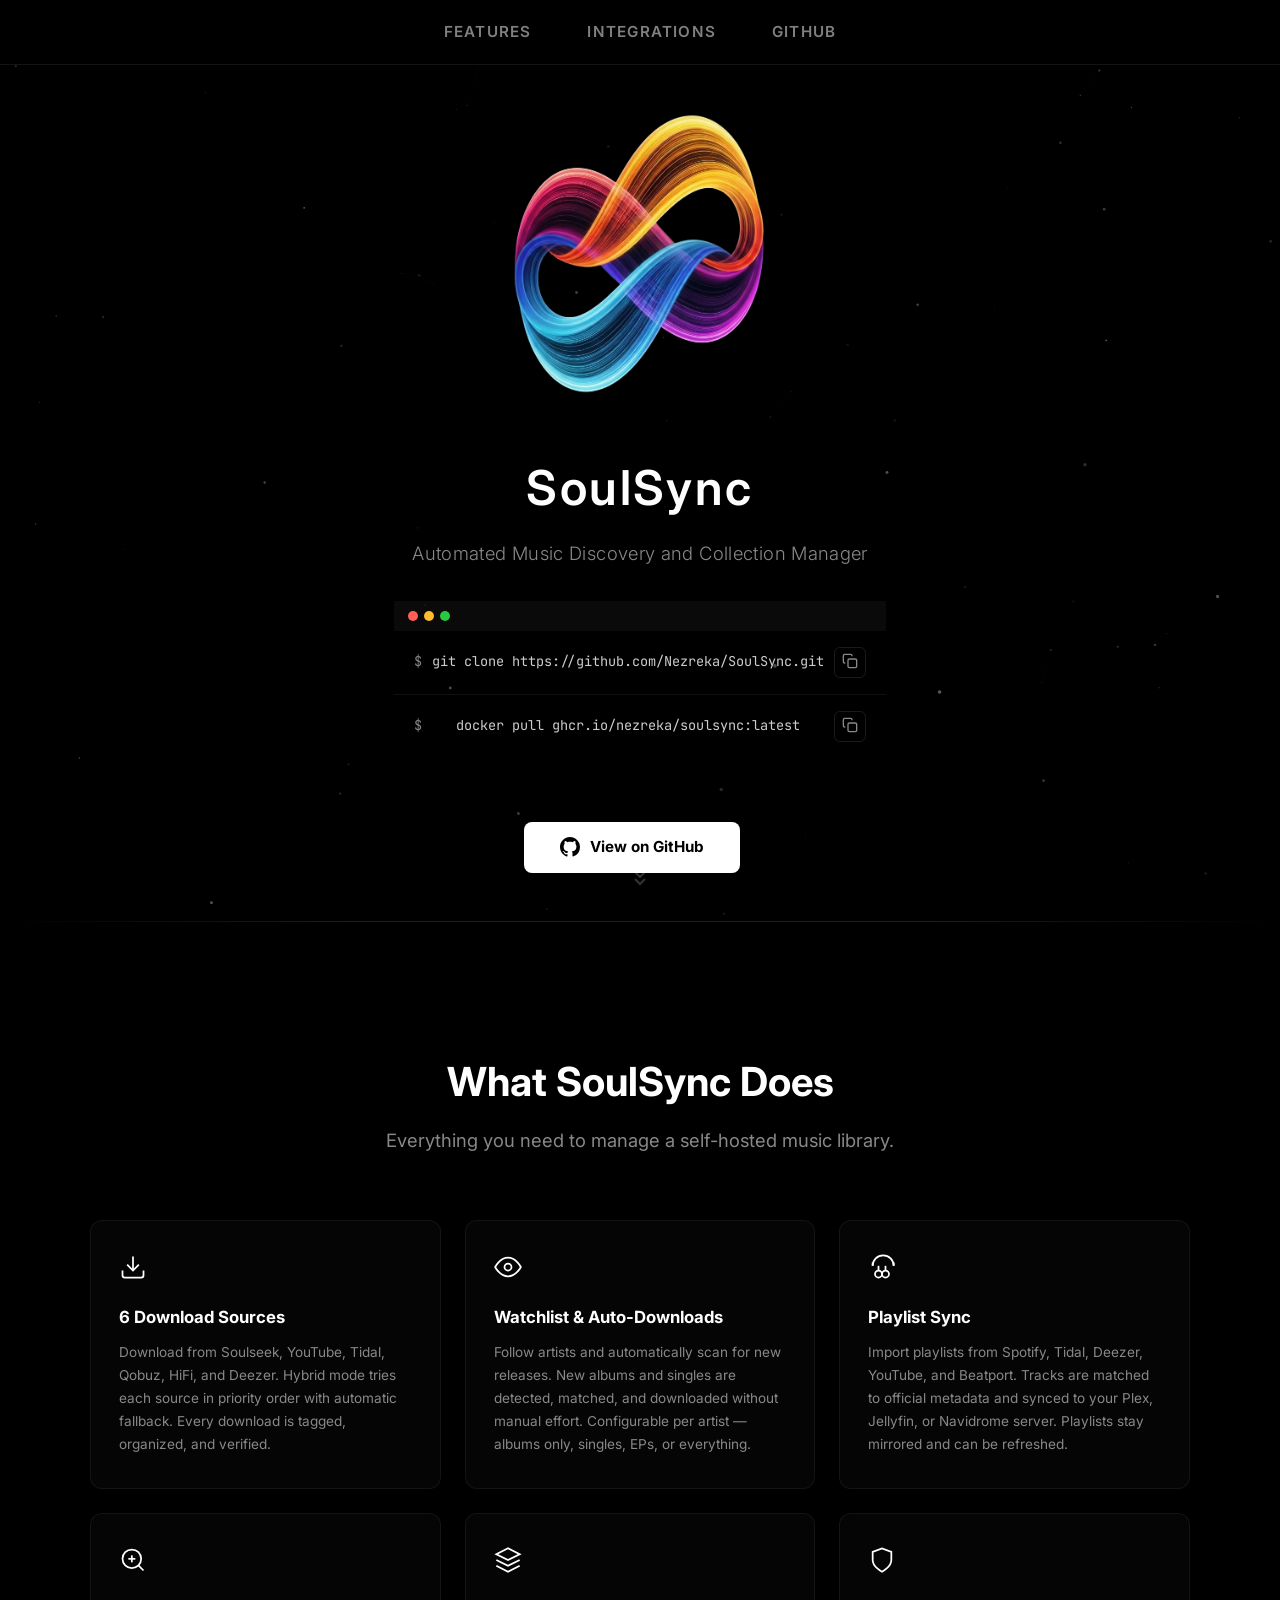
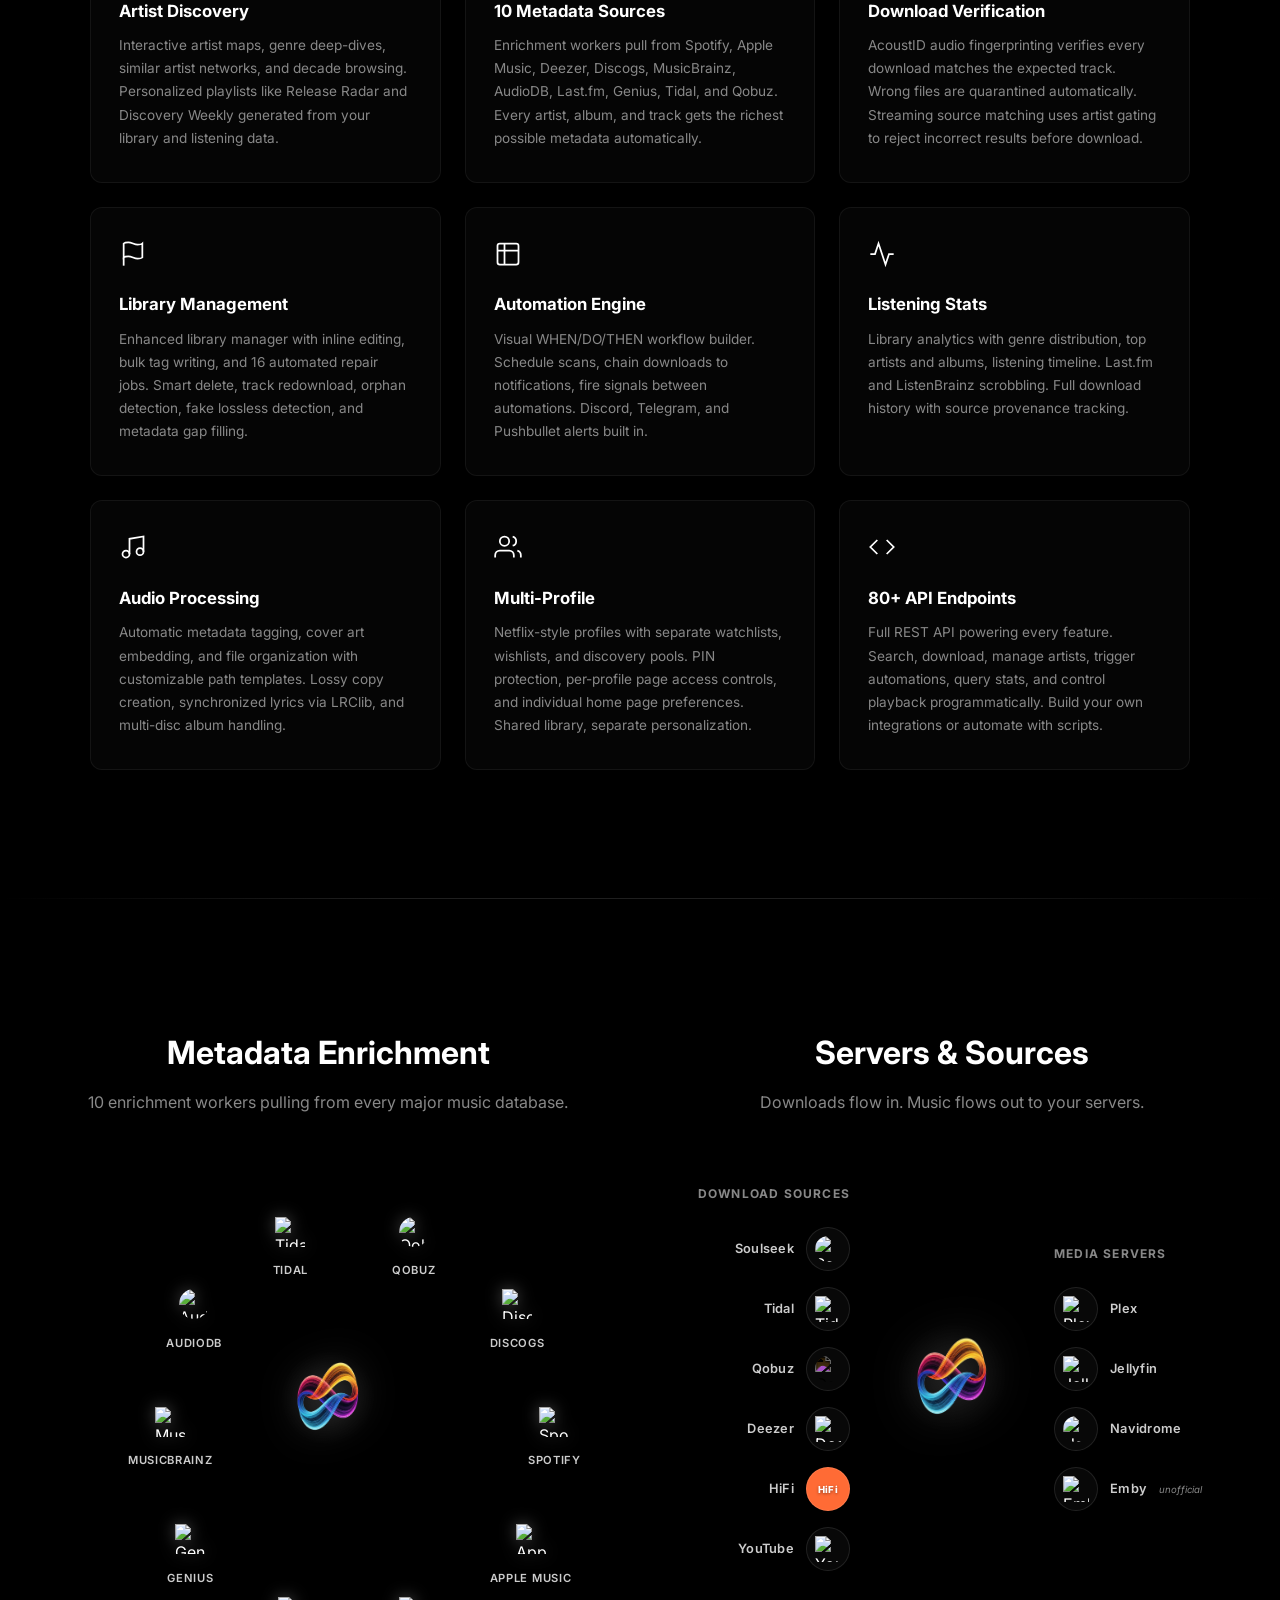
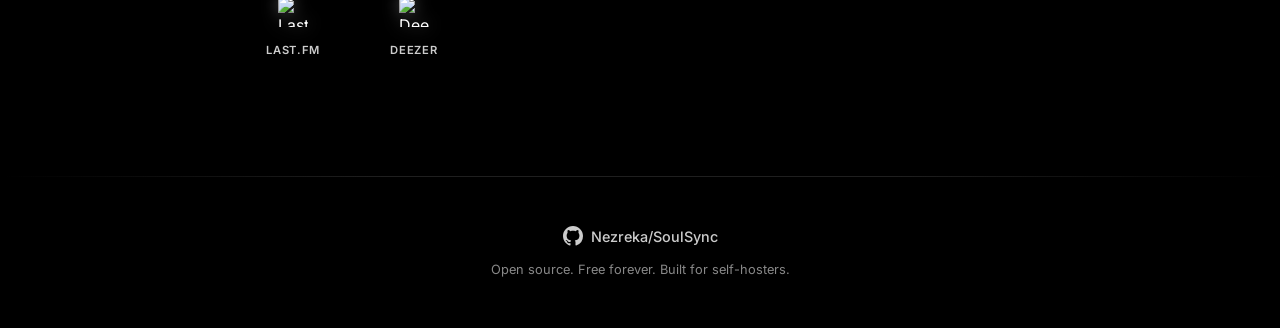
==== commit 9c9a6ffd: "Update index.html" ====
--- a/index.html
+++ b/index.html
@@ -1,32 +1,40 @@
 <!DOCTYPE html>
 <html lang="en">
+
 <head>
     <meta charset="UTF-8">
     <meta name="viewport" content="width=device-width, initial-scale=1.0">
     <title>SoulSync - Automated Music Discovery and Collection Manager</title>
-    <meta name="description" content="Automated music discovery and collection manager for Plex, Jellyfin, and Navidrome. The Lidarr alternative that actually works.">
+    <meta name="description"
+        content="Automated music discovery and collection manager for Plex, Jellyfin, and Navidrome. The Lidarr alternative that actually works.">
     <meta property="og:title" content="SoulSync - Automated Music Discovery">
-    <meta property="og:description" content="Spotify-quality music discovery for your self-hosted library. 10 metadata sources, 6 download engines, zero manual effort.">
+    <meta property="og:description"
+        content="Spotify-quality music discovery for your self-hosted library. 10 metadata sources, 6 download engines, zero manual effort.">
     <meta property="og:image" content="assets/trans.png">
     <meta property="og:type" content="website">
     <meta property="og:url" content="https://nezreka.github.io/soulsync-website/">
     <meta name="twitter:card" content="summary_large_image">
     <meta name="twitter:title" content="SoulSync - Automated Music Discovery">
-    <meta name="twitter:description" content="Spotify-quality music discovery for your self-hosted library. The open-source Lidarr alternative.">
+    <meta name="twitter:description"
+        content="Spotify-quality music discovery for your self-hosted library. The open-source Lidarr alternative.">
     <meta name="theme-color" content="#000000">
     <link rel="icon" href="assets/trans.png" type="image/png">
     <link rel="stylesheet" href="style.css">
     <link rel="preconnect" href="https://fonts.googleapis.com">
     <link rel="preconnect" href="https://fonts.gstatic.com" crossorigin>
-    <link href="https://fonts.googleapis.com/css2?family=Inter:wght@300;400;500;600;700;800&family=JetBrains+Mono:wght@400;500&display=swap" rel="stylesheet">
+    <link
+        href="https://fonts.googleapis.com/css2?family=Inter:wght@300;400;500;600;700;800&family=JetBrains+Mono:wght@400;500&display=swap"
+        rel="stylesheet">
 </head>
+
 <body>
     <nav class="navbar">
         <div class="nav-container">
             <ul class="nav-links">
                 <li><a href="#features" class="nav-link">Features</a></li>
                 <li><a href="#integrations" class="nav-link">Integrations</a></li>
-                <li><a href="https://github.com/Nezreka/SoulSync" target="_blank" rel="noopener noreferrer" class="nav-link">GitHub</a></li>
+                <li><a href="https://github.com/Nezreka/SoulSync" target="_blank" rel="noopener noreferrer"
+                        class="nav-link">GitHub</a></li>
             </ul>
         </div>
     </nav>
@@ -47,29 +55,45 @@
                 <div class="terminal-body">
                     <span class="terminal-prompt">$</span>
                     <span class="terminal-cmd">git clone https://github.com/Nezreka/SoulSync.git</span>
-                    <button class="terminal-copy" title="Copy to clipboard" onclick="navigator.clipboard.writeText('git clone https://github.com/Nezreka/SoulSync.git')">
-                        <svg viewBox="0 0 24 24" width="16" height="16" fill="none" stroke="currentColor" stroke-width="2"><rect x="9" y="9" width="13" height="13" rx="2"/><path d="M5 15H4a2 2 0 01-2-2V4a2 2 0 012-2h9a2 2 0 012 2v1"/></svg>
+                    <button class="terminal-copy" title="Copy to clipboard"
+                        onclick="navigator.clipboard.writeText('git clone https://github.com/Nezreka/SoulSync.git')">
+                        <svg viewBox="0 0 24 24" width="16" height="16" fill="none" stroke="currentColor"
+                            stroke-width="2">
+                            <rect x="9" y="9" width="13" height="13" rx="2" />
+                            <path d="M5 15H4a2 2 0 01-2-2V4a2 2 0 012-2h9a2 2 0 012 2v1" />
+                        </svg>
                     </button>
                 </div>
                 <div class="terminal-divider"></div>
                 <div class="terminal-body">
                     <span class="terminal-prompt">$</span>
-                    <span class="terminal-cmd">docker pull nezreka/soulsync:latest</span>
-                    <button class="terminal-copy" title="Copy to clipboard" onclick="navigator.clipboard.writeText('docker pull nezreka/soulsync:latest')">
-                        <svg viewBox="0 0 24 24" width="16" height="16" fill="none" stroke="currentColor" stroke-width="2"><rect x="9" y="9" width="13" height="13" rx="2"/><path d="M5 15H4a2 2 0 01-2-2V4a2 2 0 012-2h9a2 2 0 012 2v1"/></svg>
+                    <span class="terminal-cmd">docker pull ghcr.io/nezreka/soulsync:latest</span>
+                    <button class="terminal-copy" title="Copy to clipboard"
+                        onclick="navigator.clipboard.writeText('docker pull ghcr.io/nezreka/soulsync:latest')">
+                        <svg viewBox="0 0 24 24" width="16" height="16" fill="none" stroke="currentColor"
+                            stroke-width="2">
+                            <rect x="9" y="9" width="13" height="13" rx="2" />
+                            <path d="M5 15H4a2 2 0 01-2-2V4a2 2 0 012-2h9a2 2 0 012 2v1" />
+                        </svg>
                     </button>
                 </div>
             </div>
             <div class="hero-actions">
-                <a href="https://github.com/Nezreka/SoulSync" target="_blank" rel="noopener noreferrer" class="hero-cta">
-                    <svg viewBox="0 0 24 24" width="20" height="20" fill="currentColor"><path d="M12 0C5.37 0 0 5.37 0 12c0 5.31 3.435 9.795 8.205 11.385.6.105.825-.255.825-.57 0-.285-.015-1.23-.015-2.235-3.015.555-3.795-.735-4.035-1.41-.135-.345-.72-1.41-1.23-1.695-.42-.225-1.02-.78-.015-.795.945-.015 1.62.87 1.845 1.23 1.08 1.815 2.805 1.305 3.495.99.105-.78.42-1.305.765-1.605-2.67-.3-5.46-1.335-5.46-5.925 0-1.305.465-2.385 1.23-3.225-.12-.3-.54-1.53.12-3.18 0 0 1.005-.315 3.3 1.23.96-.27 1.98-.405 3-.405s2.04.135 3 .405c2.295-1.56 3.3-1.23 3.3-1.23.66 1.65.24 2.88.12 3.18.765.84 1.23 1.905 1.23 3.225 0 4.605-2.805 5.625-5.475 5.925.435.375.81 1.095.81 2.22 0 1.605-.015 2.895-.015 3.3 0 .315.225.69.825.57A12.02 12.02 0 0024 12c0-6.63-5.37-12-12-12z"/></svg>
+                <a href="https://github.com/Nezreka/SoulSync" target="_blank" rel="noopener noreferrer"
+                    class="hero-cta">
+                    <svg viewBox="0 0 24 24" width="20" height="20" fill="currentColor">
+                        <path
+                            d="M12 0C5.37 0 0 5.37 0 12c0 5.31 3.435 9.795 8.205 11.385.6.105.825-.255.825-.57 0-.285-.015-1.23-.015-2.235-3.015.555-3.795-.735-4.035-1.41-.135-.345-.72-1.41-1.23-1.695-.42-.225-1.02-.78-.015-.795.945-.015 1.62.87 1.845 1.23 1.08 1.815 2.805 1.305 3.495.99.105-.78.42-1.305.765-1.605-2.67-.3-5.46-1.335-5.46-5.925 0-1.305.465-2.385 1.23-3.225-.12-.3-.54-1.53.12-3.18 0 0 1.005-.315 3.3 1.23.96-.27 1.98-.405 3-.405s2.04.135 3 .405c2.295-1.56 3.3-1.23 3.3-1.23.66 1.65.24 2.88.12 3.18.765.84 1.23 1.905 1.23 3.225 0 4.605-2.805 5.625-5.475 5.925.435.375.81 1.095.81 2.22 0 1.605-.015 2.895-.015 3.3 0 .315.225.69.825.57A12.02 12.02 0 0024 12c0-6.63-5.37-12-12-12z" />
+                    </svg>
                     View on GitHub
                 </a>
                 <span class="hero-stars" id="star-count"></span>
             </div>
         </div>
         <div class="scroll-indicator">
-            <svg width="24" height="24" viewBox="0 0 24 24" fill="none" stroke="currentColor" stroke-width="2"><path d="M7 13l5 5 5-5M7 6l5 5 5-5"/></svg>
+            <svg width="24" height="24" viewBox="0 0 24 24" fill="none" stroke="currentColor" stroke-width="2">
+                <path d="M7 13l5 5 5-5M7 6l5 5 5-5" />
+            </svg>
         </div>
     </section>
 
@@ -83,88 +107,167 @@
             <div class="features-grid">
                 <div class="feature-card reveal">
                     <div class="feature-icon">
-                        <svg viewBox="0 0 24 24" width="28" height="28" fill="none" stroke="currentColor" stroke-width="1.5"><path d="M21 15v4a2 2 0 01-2 2H5a2 2 0 01-2-2v-4"/><polyline points="7 10 12 15 17 10"/><line x1="12" y1="15" x2="12" y2="3"/></svg>
+                        <svg viewBox="0 0 24 24" width="28" height="28" fill="none" stroke="currentColor"
+                            stroke-width="1.5">
+                            <path d="M21 15v4a2 2 0 01-2 2H5a2 2 0 01-2-2v-4" />
+                            <polyline points="7 10 12 15 17 10" />
+                            <line x1="12" y1="15" x2="12" y2="3" />
+                        </svg>
                     </div>
                     <h3>6 Download Sources</h3>
-                    <p>Download from Soulseek, YouTube, Tidal, Qobuz, HiFi, and Deezer. Hybrid mode tries each source in priority order with automatic fallback. Every download is tagged, organized, and verified.</p>
-                </div>
-                <div class="feature-card reveal">
-                    <div class="feature-icon">
-                        <svg viewBox="0 0 24 24" width="28" height="28" fill="none" stroke="currentColor" stroke-width="1.5"><path d="M1 12s4-8 11-8 11 8 11 8-4 8-11 8-11-8-11-8z"/><circle cx="12" cy="12" r="3"/></svg>
+                    <p>Download from Soulseek, YouTube, Tidal, Qobuz, HiFi, and Deezer. Hybrid mode tries each source in
+                        priority order with automatic fallback. Every download is tagged, organized, and verified.</p>
+                </div>
+                <div class="feature-card reveal">
+                    <div class="feature-icon">
+                        <svg viewBox="0 0 24 24" width="28" height="28" fill="none" stroke="currentColor"
+                            stroke-width="1.5">
+                            <path d="M1 12s4-8 11-8 11 8 11 8-4 8-11 8-11-8-11-8z" />
+                            <circle cx="12" cy="12" r="3" />
+                        </svg>
                     </div>
                     <h3>Watchlist & Auto-Downloads</h3>
-                    <p>Follow artists and automatically scan for new releases. New albums and singles are detected, matched, and downloaded without manual effort. Configurable per artist — albums only, singles, EPs, or everything.</p>
-                </div>
-                <div class="feature-card reveal">
-                    <div class="feature-icon">
-                        <svg viewBox="0 0 24 24" width="28" height="28" fill="none" stroke="currentColor" stroke-width="1.5"><path d="M4 11a9 9 0 0118 0"/><path d="M4 11V8"/><path d="M22 11V8"/><circle cx="9" cy="18" r="3"/><circle cx="15" cy="18" r="3"/><path d="M9 15V11"/><path d="M15 15V11"/></svg>
+                    <p>Follow artists and automatically scan for new releases. New albums and singles are detected,
+                        matched, and downloaded without manual effort. Configurable per artist — albums only, singles,
+                        EPs, or everything.</p>
+                </div>
+                <div class="feature-card reveal">
+                    <div class="feature-icon">
+                        <svg viewBox="0 0 24 24" width="28" height="28" fill="none" stroke="currentColor"
+                            stroke-width="1.5">
+                            <path d="M4 11a9 9 0 0118 0" />
+                            <path d="M4 11V8" />
+                            <path d="M22 11V8" />
+                            <circle cx="9" cy="18" r="3" />
+                            <circle cx="15" cy="18" r="3" />
+                            <path d="M9 15V11" />
+                            <path d="M15 15V11" />
+                        </svg>
                     </div>
                     <h3>Playlist Sync</h3>
-                    <p>Import playlists from Spotify, Tidal, Deezer, YouTube, and Beatport. Tracks are matched to official metadata and synced to your Plex, Jellyfin, or Navidrome server. Playlists stay mirrored and can be refreshed.</p>
-                </div>
-                <div class="feature-card reveal">
-                    <div class="feature-icon">
-                        <svg viewBox="0 0 24 24" width="28" height="28" fill="none" stroke="currentColor" stroke-width="1.5"><circle cx="11" cy="11" r="8"/><line x1="21" y1="21" x2="16.65" y2="16.65"/><line x1="11" y1="8" x2="11" y2="14"/><line x1="8" y1="11" x2="14" y2="11"/></svg>
+                    <p>Import playlists from Spotify, Tidal, Deezer, YouTube, and Beatport. Tracks are matched to
+                        official metadata and synced to your Plex, Jellyfin, or Navidrome server. Playlists stay
+                        mirrored and can be refreshed.</p>
+                </div>
+                <div class="feature-card reveal">
+                    <div class="feature-icon">
+                        <svg viewBox="0 0 24 24" width="28" height="28" fill="none" stroke="currentColor"
+                            stroke-width="1.5">
+                            <circle cx="11" cy="11" r="8" />
+                            <line x1="21" y1="21" x2="16.65" y2="16.65" />
+                            <line x1="11" y1="8" x2="11" y2="14" />
+                            <line x1="8" y1="11" x2="14" y2="11" />
+                        </svg>
                     </div>
                     <h3>Artist Discovery</h3>
-                    <p>Interactive artist maps, genre deep-dives, similar artist networks, and decade browsing. Personalized playlists like Release Radar and Discovery Weekly generated from your library and listening data.</p>
-                </div>
-                <div class="feature-card reveal">
-                    <div class="feature-icon">
-                        <svg viewBox="0 0 24 24" width="28" height="28" fill="none" stroke="currentColor" stroke-width="1.5"><path d="M12 2L2 7l10 5 10-5-10-5z"/><path d="M2 17l10 5 10-5"/><path d="M2 12l10 5 10-5"/></svg>
+                    <p>Interactive artist maps, genre deep-dives, similar artist networks, and decade browsing.
+                        Personalized playlists like Release Radar and Discovery Weekly generated from your library and
+                        listening data.</p>
+                </div>
+                <div class="feature-card reveal">
+                    <div class="feature-icon">
+                        <svg viewBox="0 0 24 24" width="28" height="28" fill="none" stroke="currentColor"
+                            stroke-width="1.5">
+                            <path d="M12 2L2 7l10 5 10-5-10-5z" />
+                            <path d="M2 17l10 5 10-5" />
+                            <path d="M2 12l10 5 10-5" />
+                        </svg>
                     </div>
                     <h3>10 Metadata Sources</h3>
-                    <p>Enrichment workers pull from Spotify, Apple Music, Deezer, Discogs, MusicBrainz, AudioDB, Last.fm, Genius, Tidal, and Qobuz. Every artist, album, and track gets the richest possible metadata automatically.</p>
-                </div>
-                <div class="feature-card reveal">
-                    <div class="feature-icon">
-                        <svg viewBox="0 0 24 24" width="28" height="28" fill="none" stroke="currentColor" stroke-width="1.5"><path d="M12 22s8-4 8-10V5l-8-3-8 3v7c0 6 8 10 8 10z"/></svg>
+                    <p>Enrichment workers pull from Spotify, Apple Music, Deezer, Discogs, MusicBrainz, AudioDB,
+                        Last.fm, Genius, Tidal, and Qobuz. Every artist, album, and track gets the richest possible
+                        metadata automatically.</p>
+                </div>
+                <div class="feature-card reveal">
+                    <div class="feature-icon">
+                        <svg viewBox="0 0 24 24" width="28" height="28" fill="none" stroke="currentColor"
+                            stroke-width="1.5">
+                            <path d="M12 22s8-4 8-10V5l-8-3-8 3v7c0 6 8 10 8 10z" />
+                        </svg>
                     </div>
                     <h3>Download Verification</h3>
-                    <p>AcoustID audio fingerprinting verifies every download matches the expected track. Wrong files are quarantined automatically. Streaming source matching uses artist gating to reject incorrect results before download.</p>
-                </div>
-                <div class="feature-card reveal">
-                    <div class="feature-icon">
-                        <svg viewBox="0 0 24 24" width="28" height="28" fill="none" stroke="currentColor" stroke-width="1.5"><path d="M4 15s1-1 4-1 5 2 8 2 4-1 4-1V3s-1 1-4 1-5-2-8-2-4 1-4 1z"/><line x1="4" y1="22" x2="4" y2="15"/></svg>
+                    <p>AcoustID audio fingerprinting verifies every download matches the expected track. Wrong files are
+                        quarantined automatically. Streaming source matching uses artist gating to reject incorrect
+                        results before download.</p>
+                </div>
+                <div class="feature-card reveal">
+                    <div class="feature-icon">
+                        <svg viewBox="0 0 24 24" width="28" height="28" fill="none" stroke="currentColor"
+                            stroke-width="1.5">
+                            <path d="M4 15s1-1 4-1 5 2 8 2 4-1 4-1V3s-1 1-4 1-5-2-8-2-4 1-4 1z" />
+                            <line x1="4" y1="22" x2="4" y2="15" />
+                        </svg>
                     </div>
                     <h3>Library Management</h3>
-                    <p>Enhanced library manager with inline editing, bulk tag writing, and 16 automated repair jobs. Smart delete, track redownload, orphan detection, fake lossless detection, and metadata gap filling.</p>
-                </div>
-                <div class="feature-card reveal">
-                    <div class="feature-icon">
-                        <svg viewBox="0 0 24 24" width="28" height="28" fill="none" stroke="currentColor" stroke-width="1.5"><rect x="3" y="3" width="18" height="18" rx="2"/><path d="M3 9h18M9 3v18"/></svg>
+                    <p>Enhanced library manager with inline editing, bulk tag writing, and 16 automated repair jobs.
+                        Smart delete, track redownload, orphan detection, fake lossless detection, and metadata gap
+                        filling.</p>
+                </div>
+                <div class="feature-card reveal">
+                    <div class="feature-icon">
+                        <svg viewBox="0 0 24 24" width="28" height="28" fill="none" stroke="currentColor"
+                            stroke-width="1.5">
+                            <rect x="3" y="3" width="18" height="18" rx="2" />
+                            <path d="M3 9h18M9 3v18" />
+                        </svg>
                     </div>
                     <h3>Automation Engine</h3>
-                    <p>Visual WHEN/DO/THEN workflow builder. Schedule scans, chain downloads to notifications, fire signals between automations. Discord, Telegram, and Pushbullet alerts built in.</p>
-                </div>
-
-                <div class="feature-card reveal">
-                    <div class="feature-icon">
-                        <svg viewBox="0 0 24 24" width="28" height="28" fill="none" stroke="currentColor" stroke-width="1.5"><path d="M22 12h-4l-3 9L9 3l-3 9H2"/></svg>
+                    <p>Visual WHEN/DO/THEN workflow builder. Schedule scans, chain downloads to notifications, fire
+                        signals between automations. Discord, Telegram, and Pushbullet alerts built in.</p>
+                </div>
+
+                <div class="feature-card reveal">
+                    <div class="feature-icon">
+                        <svg viewBox="0 0 24 24" width="28" height="28" fill="none" stroke="currentColor"
+                            stroke-width="1.5">
+                            <path d="M22 12h-4l-3 9L9 3l-3 9H2" />
+                        </svg>
                     </div>
                     <h3>Listening Stats</h3>
-                    <p>Library analytics with genre distribution, top artists and albums, listening timeline. Last.fm and ListenBrainz scrobbling. Full download history with source provenance tracking.</p>
-                </div>
-                <div class="feature-card reveal">
-                    <div class="feature-icon">
-                        <svg viewBox="0 0 24 24" width="28" height="28" fill="none" stroke="currentColor" stroke-width="1.5"><path d="M9 18V5l12-2v13"/><circle cx="6" cy="18" r="3"/><circle cx="18" cy="16" r="3"/></svg>
+                    <p>Library analytics with genre distribution, top artists and albums, listening timeline. Last.fm
+                        and ListenBrainz scrobbling. Full download history with source provenance tracking.</p>
+                </div>
+                <div class="feature-card reveal">
+                    <div class="feature-icon">
+                        <svg viewBox="0 0 24 24" width="28" height="28" fill="none" stroke="currentColor"
+                            stroke-width="1.5">
+                            <path d="M9 18V5l12-2v13" />
+                            <circle cx="6" cy="18" r="3" />
+                            <circle cx="18" cy="16" r="3" />
+                        </svg>
                     </div>
                     <h3>Audio Processing</h3>
-                    <p>Automatic metadata tagging, cover art embedding, and file organization with customizable path templates. Lossy copy creation, synchronized lyrics via LRClib, and multi-disc album handling.</p>
-                </div>
-                <div class="feature-card reveal">
-                    <div class="feature-icon">
-                        <svg viewBox="0 0 24 24" width="28" height="28" fill="none" stroke="currentColor" stroke-width="1.5"><path d="M17 21v-2a4 4 0 00-4-4H5a4 4 0 00-4 4v2"/><circle cx="9" cy="7" r="4"/><path d="M23 21v-2a4 4 0 00-3-3.87"/><path d="M16 3.13a4 4 0 010 7.75"/></svg>
+                    <p>Automatic metadata tagging, cover art embedding, and file organization with customizable path
+                        templates. Lossy copy creation, synchronized lyrics via LRClib, and multi-disc album handling.
+                    </p>
+                </div>
+                <div class="feature-card reveal">
+                    <div class="feature-icon">
+                        <svg viewBox="0 0 24 24" width="28" height="28" fill="none" stroke="currentColor"
+                            stroke-width="1.5">
+                            <path d="M17 21v-2a4 4 0 00-4-4H5a4 4 0 00-4 4v2" />
+                            <circle cx="9" cy="7" r="4" />
+                            <path d="M23 21v-2a4 4 0 00-3-3.87" />
+                            <path d="M16 3.13a4 4 0 010 7.75" />
+                        </svg>
                     </div>
                     <h3>Multi-Profile</h3>
-                    <p>Netflix-style profiles with separate watchlists, wishlists, and discovery pools. PIN protection, per-profile page access controls, and individual home page preferences. Shared library, separate personalization.</p>
-                </div>
-                <div class="feature-card reveal">
-                    <div class="feature-icon">
-                        <svg viewBox="0 0 24 24" width="28" height="28" fill="none" stroke="currentColor" stroke-width="1.5"><path d="M16 18l6-6-6-6"/><path d="M8 6l-6 6 6 6"/></svg>
+                    <p>Netflix-style profiles with separate watchlists, wishlists, and discovery pools. PIN protection,
+                        per-profile page access controls, and individual home page preferences. Shared library, separate
+                        personalization.</p>
+                </div>
+                <div class="feature-card reveal">
+                    <div class="feature-icon">
+                        <svg viewBox="0 0 24 24" width="28" height="28" fill="none" stroke="currentColor"
+                            stroke-width="1.5">
+                            <path d="M16 18l6-6-6-6" />
+                            <path d="M8 6l-6 6 6 6" />
+                        </svg>
                     </div>
                     <h3>80+ API Endpoints</h3>
-                    <p>Full REST API powering every feature. Search, download, manage artists, trigger automations, query stats, and control playback programmatically. Build your own integrations or automate with scripts.</p>
+                    <p>Full REST API powering every feature. Search, download, manage artists, trigger automations,
+                        query stats, and control playback programmatically. Build your own integrations or automate with
+                        scripts.</p>
                 </div>
             </div>
         </div>
@@ -179,121 +282,143 @@
             <div class="dual-panel dual-panel-left">
                 <h2 class="section-heading reveal">Metadata Enrichment</h2>
                 <p class="section-subheading reveal">10 enrichment workers pulling from every major music database.</p>
-            <div class="orbital-wrap">
-                <canvas class="orbital-canvas" id="canvas-metadata"></canvas>
-                <div class="orbital" id="orbit-metadata" data-speed="90">
-                    <div class="orbital-center">
-                        <img src="assets/trans.png" alt="SoulSync" class="orbital-logo">
-                        <div class="orbital-pulse"></div>
-                    </div>
-                    <div class="orbit-ring">
-                        <div class="service-node" data-angle="0" data-color="#1DB954">
-                            <div class="node-icon"><img src="https://cdn.simpleicons.org/spotify/1DB954" alt="Spotify"></div>
-                            <span class="node-label">Spotify</span>
-                        </div>
-                        <div class="service-node" data-angle="36" data-color="#FC3C44">
-                            <div class="node-icon"><img src="https://cdn.simpleicons.org/applemusic/FC3C44" alt="Apple Music"></div>
-                            <span class="node-label">Apple Music</span>
-                        </div>
-                        <div class="service-node" data-angle="72" data-color="#A238FF">
-                            <div class="node-icon"><img src="https://cdn.simpleicons.org/deezer/A238FF" alt="Deezer"></div>
-                            <span class="node-label">Deezer</span>
-                        </div>
-                        <div class="service-node" data-angle="108" data-color="#D51007">
-                            <div class="node-icon"><img src="https://cdn.simpleicons.org/lastdotfm/D51007" alt="Last.fm"></div>
-                            <span class="node-label">Last.fm</span>
-                        </div>
-                        <div class="service-node" data-angle="144" data-color="#FFFF64">
-                            <div class="node-icon"><img src="https://cdn.simpleicons.org/genius/FFFF64" alt="Genius"></div>
-                            <span class="node-label">Genius</span>
-                        </div>
-                        <div class="service-node" data-angle="180" data-color="#BA478F">
-                            <div class="node-icon"><img src="https://cdn.simpleicons.org/musicbrainz/BA478F" alt="MusicBrainz"></div>
-                            <span class="node-label">MusicBrainz</span>
-                        </div>
-                        <div class="service-node" data-angle="216" data-color="#00B4D8">
-                            <div class="node-icon"><img src="[data-uri]" alt="AudioDB" class="real-logo"></div>
-                            <span class="node-label">AudioDB</span>
-                        </div>
-                        <div class="service-node" data-angle="252" data-color="#00FFFF">
-                            <div class="node-icon"><img src="https://cdn.simpleicons.org/tidal/00FFFF" alt="Tidal"></div>
-                            <span class="node-label">Tidal</span>
-                        </div>
-                        <div class="service-node" data-angle="288" data-color="#4285F4">
-                            <div class="node-icon"><img src="https://www.svgrepo.com/show/504778/qobuz.svg" alt="Qobuz" class="real-logo invert-logo"></div>
-                            <span class="node-label">Qobuz</span>
-                        </div>
-                        <div class="service-node" data-angle="324" data-color="#FF5722">
-                            <div class="node-icon"><img src="https://cdn.simpleicons.org/discogs/FF5722" alt="Discogs"></div>
-                            <span class="node-label">Discogs</span>
-                        </div>
-                    </div>
-                </div>
-            </div>
+                <div class="orbital-wrap">
+                    <canvas class="orbital-canvas" id="canvas-metadata"></canvas>
+                    <div class="orbital" id="orbit-metadata" data-speed="90">
+                        <div class="orbital-center">
+                            <img src="assets/trans.png" alt="SoulSync" class="orbital-logo">
+                            <div class="orbital-pulse"></div>
+                        </div>
+                        <div class="orbit-ring">
+                            <div class="service-node" data-angle="0" data-color="#1DB954">
+                                <div class="node-icon"><img src="https://cdn.simpleicons.org/spotify/1DB954"
+                                        alt="Spotify"></div>
+                                <span class="node-label">Spotify</span>
+                            </div>
+                            <div class="service-node" data-angle="36" data-color="#FC3C44">
+                                <div class="node-icon"><img src="https://cdn.simpleicons.org/applemusic/FC3C44"
+                                        alt="Apple Music"></div>
+                                <span class="node-label">Apple Music</span>
+                            </div>
+                            <div class="service-node" data-angle="72" data-color="#A238FF">
+                                <div class="node-icon"><img src="https://cdn.simpleicons.org/deezer/A238FF"
+                                        alt="Deezer"></div>
+                                <span class="node-label">Deezer</span>
+                            </div>
+                            <div class="service-node" data-angle="108" data-color="#D51007">
+                                <div class="node-icon"><img src="https://cdn.simpleicons.org/lastdotfm/D51007"
+                                        alt="Last.fm"></div>
+                                <span class="node-label">Last.fm</span>
+                            </div>
+                            <div class="service-node" data-angle="144" data-color="#FFFF64">
+                                <div class="node-icon"><img src="https://cdn.simpleicons.org/genius/FFFF64"
+                                        alt="Genius"></div>
+                                <span class="node-label">Genius</span>
+                            </div>
+                            <div class="service-node" data-angle="180" data-color="#BA478F">
+                                <div class="node-icon"><img src="https://cdn.simpleicons.org/musicbrainz/BA478F"
+                                        alt="MusicBrainz"></div>
+                                <span class="node-label">MusicBrainz</span>
+                            </div>
+                            <div class="service-node" data-angle="216" data-color="#00B4D8">
+                                <div class="node-icon"><img
+                                        src="[data-uri]"
+                                        alt="AudioDB" class="real-logo"></div>
+                                <span class="node-label">AudioDB</span>
+                            </div>
+                            <div class="service-node" data-angle="252" data-color="#00FFFF">
+                                <div class="node-icon"><img src="https://cdn.simpleicons.org/tidal/00FFFF" alt="Tidal">
+                                </div>
+                                <span class="node-label">Tidal</span>
+                            </div>
+                            <div class="service-node" data-angle="288" data-color="#4285F4">
+                                <div class="node-icon"><img src="https://www.svgrepo.com/show/504778/qobuz.svg"
+                                        alt="Qobuz" class="real-logo invert-logo"></div>
+                                <span class="node-label">Qobuz</span>
+                            </div>
+                            <div class="service-node" data-angle="324" data-color="#FF5722">
+                                <div class="node-icon"><img src="https://cdn.simpleicons.org/discogs/FF5722"
+                                        alt="Discogs"></div>
+                                <span class="node-label">Discogs</span>
+                            </div>
+                        </div>
+                    </div>
+                </div>
             </div>
 
             <!-- Right half: Servers & Sources -->
             <div class="dual-panel dual-panel-right">
                 <h2 class="section-heading reveal">Servers & Sources</h2>
                 <p class="section-subheading reveal">Downloads flow in. Music flows out to your servers.</p>
-            <div class="pipeline-wrap">
-                <canvas class="pipeline-canvas" id="canvas-pipeline"></canvas>
-                <!-- Left: Download Sources -->
-                <div class="pipeline-col pipeline-left">
-                    <h3 class="pipeline-col-title reveal">Download Sources</h3>
-                    <div class="pipeline-node" data-color="#4A90A4" data-side="left">
-                        <div class="pipeline-node-icon"><img src="https://www.slsknet.org/news/sites/default/files/slsk_bird.jpg" alt="Soulseek" class="real-logo"></div>
-                        <span class="pipeline-node-label">Soulseek</span>
-                    </div>
-                    <div class="pipeline-node" data-color="#00FFFF" data-side="left">
-                        <div class="pipeline-node-icon"><img src="https://cdn.simpleicons.org/tidal/00FFFF" alt="Tidal"></div>
-                        <span class="pipeline-node-label">Tidal</span>
-                    </div>
-                    <div class="pipeline-node" data-color="#4285F4" data-side="left">
-                        <div class="pipeline-node-icon"><img src="https://www.svgrepo.com/show/504778/qobuz.svg" alt="Qobuz" class="real-logo invert-logo"></div>
-                        <span class="pipeline-node-label">Qobuz</span>
-                    </div>
-                    <div class="pipeline-node" data-color="#A238FF" data-side="left">
-                        <div class="pipeline-node-icon"><img src="https://cdn.simpleicons.org/deezer/A238FF" alt="Deezer"></div>
-                        <span class="pipeline-node-label">Deezer</span>
-                    </div>
-                    <div class="pipeline-node" data-color="#FF6B35" data-side="left">
-                        <div class="pipeline-node-icon node-icon-text" style="background:#FF6B35; font-size:0.6rem">HiFi</div>
-                        <span class="pipeline-node-label">HiFi</span>
-                    </div>
-                    <div class="pipeline-node" data-color="#FF0000" data-side="left">
-                        <div class="pipeline-node-icon"><img src="https://cdn.simpleicons.org/youtube/FF0000" alt="YouTube"></div>
-                        <span class="pipeline-node-label">YouTube</span>
-                    </div>
-                </div>
-                <!-- Center: SoulSync -->
-                <div class="pipeline-center">
-                    <img src="assets/trans.png" alt="SoulSync" class="pipeline-logo">
-                    <div class="pipeline-pulse"></div>
-                </div>
-                <!-- Right: Media Servers -->
-                <div class="pipeline-col pipeline-right">
-                    <h3 class="pipeline-col-title reveal">Media Servers</h3>
-                    <div class="pipeline-node" data-color="#E5A00D" data-side="right">
-                        <div class="pipeline-node-icon"><img src="https://cdn.simpleicons.org/plex/E5A00D" alt="Plex"></div>
-                        <span class="pipeline-node-label">Plex</span>
-                    </div>
-                    <div class="pipeline-node" data-color="#00A4DC" data-side="right">
-                        <div class="pipeline-node-icon"><img src="https://cdn.simpleicons.org/jellyfin/00A4DC" alt="Jellyfin"></div>
-                        <span class="pipeline-node-label">Jellyfin</span>
-                    </div>
-                    <div class="pipeline-node" data-color="#0A6BC4" data-side="right">
-                        <div class="pipeline-node-icon"><img src="https://tweakers.net/ext/i/2007323764.png" alt="Navidrome" class="real-logo"></div>
-                        <span class="pipeline-node-label">Navidrome</span>
-                    </div>
-                    <div class="pipeline-node" data-color="#52B54B" data-side="right">
-                        <div class="pipeline-node-icon"><img src="https://cdn.simpleicons.org/emby/52B54B" alt="Emby"></div>
-                        <span class="pipeline-node-label">Emby</span>
-                        <span class="pipeline-node-badge">unofficial</span>
-                    </div>
-                </div>
-            </div>
-        </div>
+                <div class="pipeline-wrap">
+                    <canvas class="pipeline-canvas" id="canvas-pipeline"></canvas>
+                    <!-- Left: Download Sources -->
+                    <div class="pipeline-col pipeline-left">
+                        <h3 class="pipeline-col-title reveal">Download Sources</h3>
+                        <div class="pipeline-node" data-color="#4A90A4" data-side="left">
+                            <div class="pipeline-node-icon"><img
+                                    src="https://www.slsknet.org/news/sites/default/files/slsk_bird.jpg" alt="Soulseek"
+                                    class="real-logo"></div>
+                            <span class="pipeline-node-label">Soulseek</span>
+                        </div>
+                        <div class="pipeline-node" data-color="#00FFFF" data-side="left">
+                            <div class="pipeline-node-icon"><img src="https://cdn.simpleicons.org/tidal/00FFFF"
+                                    alt="Tidal"></div>
+                            <span class="pipeline-node-label">Tidal</span>
+                        </div>
+                        <div class="pipeline-node" data-color="#4285F4" data-side="left">
+                            <div class="pipeline-node-icon"><img src="https://www.svgrepo.com/show/504778/qobuz.svg"
+                                    alt="Qobuz" class="real-logo invert-logo"></div>
+                            <span class="pipeline-node-label">Qobuz</span>
+                        </div>
+                        <div class="pipeline-node" data-color="#A238FF" data-side="left">
+                            <div class="pipeline-node-icon"><img src="https://cdn.simpleicons.org/deezer/A238FF"
+                                    alt="Deezer"></div>
+                            <span class="pipeline-node-label">Deezer</span>
+                        </div>
+                        <div class="pipeline-node" data-color="#FF6B35" data-side="left">
+                            <div class="pipeline-node-icon node-icon-text" style="background:#FF6B35; font-size:0.6rem">
+                                HiFi</div>
+                            <span class="pipeline-node-label">HiFi</span>
+                        </div>
+                        <div class="pipeline-node" data-color="#FF0000" data-side="left">
+                            <div class="pipeline-node-icon"><img src="https://cdn.simpleicons.org/youtube/FF0000"
+                                    alt="YouTube"></div>
+                            <span class="pipeline-node-label">YouTube</span>
+                        </div>
+                    </div>
+                    <!-- Center: SoulSync -->
+                    <div class="pipeline-center">
+                        <img src="assets/trans.png" alt="SoulSync" class="pipeline-logo">
+                        <div class="pipeline-pulse"></div>
+                    </div>
+                    <!-- Right: Media Servers -->
+                    <div class="pipeline-col pipeline-right">
+                        <h3 class="pipeline-col-title reveal">Media Servers</h3>
+                        <div class="pipeline-node" data-color="#E5A00D" data-side="right">
+                            <div class="pipeline-node-icon"><img src="https://cdn.simpleicons.org/plex/E5A00D"
+                                    alt="Plex"></div>
+                            <span class="pipeline-node-label">Plex</span>
+                        </div>
+                        <div class="pipeline-node" data-color="#00A4DC" data-side="right">
+                            <div class="pipeline-node-icon"><img src="https://cdn.simpleicons.org/jellyfin/00A4DC"
+                                    alt="Jellyfin"></div>
+                            <span class="pipeline-node-label">Jellyfin</span>
+                        </div>
+                        <div class="pipeline-node" data-color="#0A6BC4" data-side="right">
+                            <div class="pipeline-node-icon"><img src="https://tweakers.net/ext/i/2007323764.png"
+                                    alt="Navidrome" class="real-logo"></div>
+                            <span class="pipeline-node-label">Navidrome</span>
+                        </div>
+                        <div class="pipeline-node" data-color="#52B54B" data-side="right">
+                            <div class="pipeline-node-icon"><img src="https://cdn.simpleicons.org/emby/52B54B"
+                                    alt="Emby"></div>
+                            <span class="pipeline-node-label">Emby</span>
+                            <span class="pipeline-node-badge">unofficial</span>
+                        </div>
+                    </div>
+                </div>
+            </div>
     </section>
 
     <div class="section-glow-divider"></div>
@@ -302,8 +427,12 @@
     <footer class="footer">
         <div class="section-container">
             <div class="footer-content">
-                <a href="https://github.com/Nezreka/SoulSync" target="_blank" rel="noopener noreferrer" class="footer-github">
-                    <svg viewBox="0 0 24 24" width="20" height="20" fill="currentColor"><path d="M12 0C5.37 0 0 5.37 0 12c0 5.31 3.435 9.795 8.205 11.385.6.105.825-.255.825-.57 0-.285-.015-1.23-.015-2.235-3.015.555-3.795-.735-4.035-1.41-.135-.345-.72-1.41-1.23-1.695-.42-.225-1.02-.78-.015-.795.945-.015 1.62.87 1.845 1.23 1.08 1.815 2.805 1.305 3.495.99.105-.78.42-1.305.765-1.605-2.67-.3-5.46-1.335-5.46-5.925 0-1.305.465-2.385 1.23-3.225-.12-.3-.54-1.53.12-3.18 0 0 1.005-.315 3.3 1.23.96-.27 1.98-.405 3-.405s2.04.135 3 .405c2.295-1.56 3.3-1.23 3.3-1.23.66 1.65.24 2.88.12 3.18.765.84 1.23 1.905 1.23 3.225 0 4.605-2.805 5.625-5.475 5.925.435.375.81 1.095.81 2.22 0 1.605-.015 2.895-.015 3.3 0 .315.225.69.825.57A12.02 12.02 0 0024 12c0-6.63-5.37-12-12-12z"/></svg>
+                <a href="https://github.com/Nezreka/SoulSync" target="_blank" rel="noopener noreferrer"
+                    class="footer-github">
+                    <svg viewBox="0 0 24 24" width="20" height="20" fill="currentColor">
+                        <path
+                            d="M12 0C5.37 0 0 5.37 0 12c0 5.31 3.435 9.795 8.205 11.385.6.105.825-.255.825-.57 0-.285-.015-1.23-.015-2.235-3.015.555-3.795-.735-4.035-1.41-.135-.345-.72-1.41-1.23-1.695-.42-.225-1.02-.78-.015-.795.945-.015 1.62.87 1.845 1.23 1.08 1.815 2.805 1.305 3.495.99.105-.78.42-1.305.765-1.605-2.67-.3-5.46-1.335-5.46-5.925 0-1.305.465-2.385 1.23-3.225-.12-.3-.54-1.53.12-3.18 0 0 1.005-.315 3.3 1.23.96-.27 1.98-.405 3-.405s2.04.135 3 .405c2.295-1.56 3.3-1.23 3.3-1.23.66 1.65.24 2.88.12 3.18.765.84 1.23 1.905 1.23 3.225 0 4.605-2.805 5.625-5.475 5.925.435.375.81 1.095.81 2.22 0 1.605-.015 2.895-.015 3.3 0 .315.225.69.825.57A12.02 12.02 0 0024 12c0-6.63-5.37-12-12-12z" />
+                    </svg>
                     Nezreka/SoulSync
                 </a>
                 <p class="footer-text">Open source. Free forever. Built for self-hosters.</p>
@@ -315,4 +444,5 @@
 
     <script src="script.js"></script>
 </body>
-</html>
+
+</html>
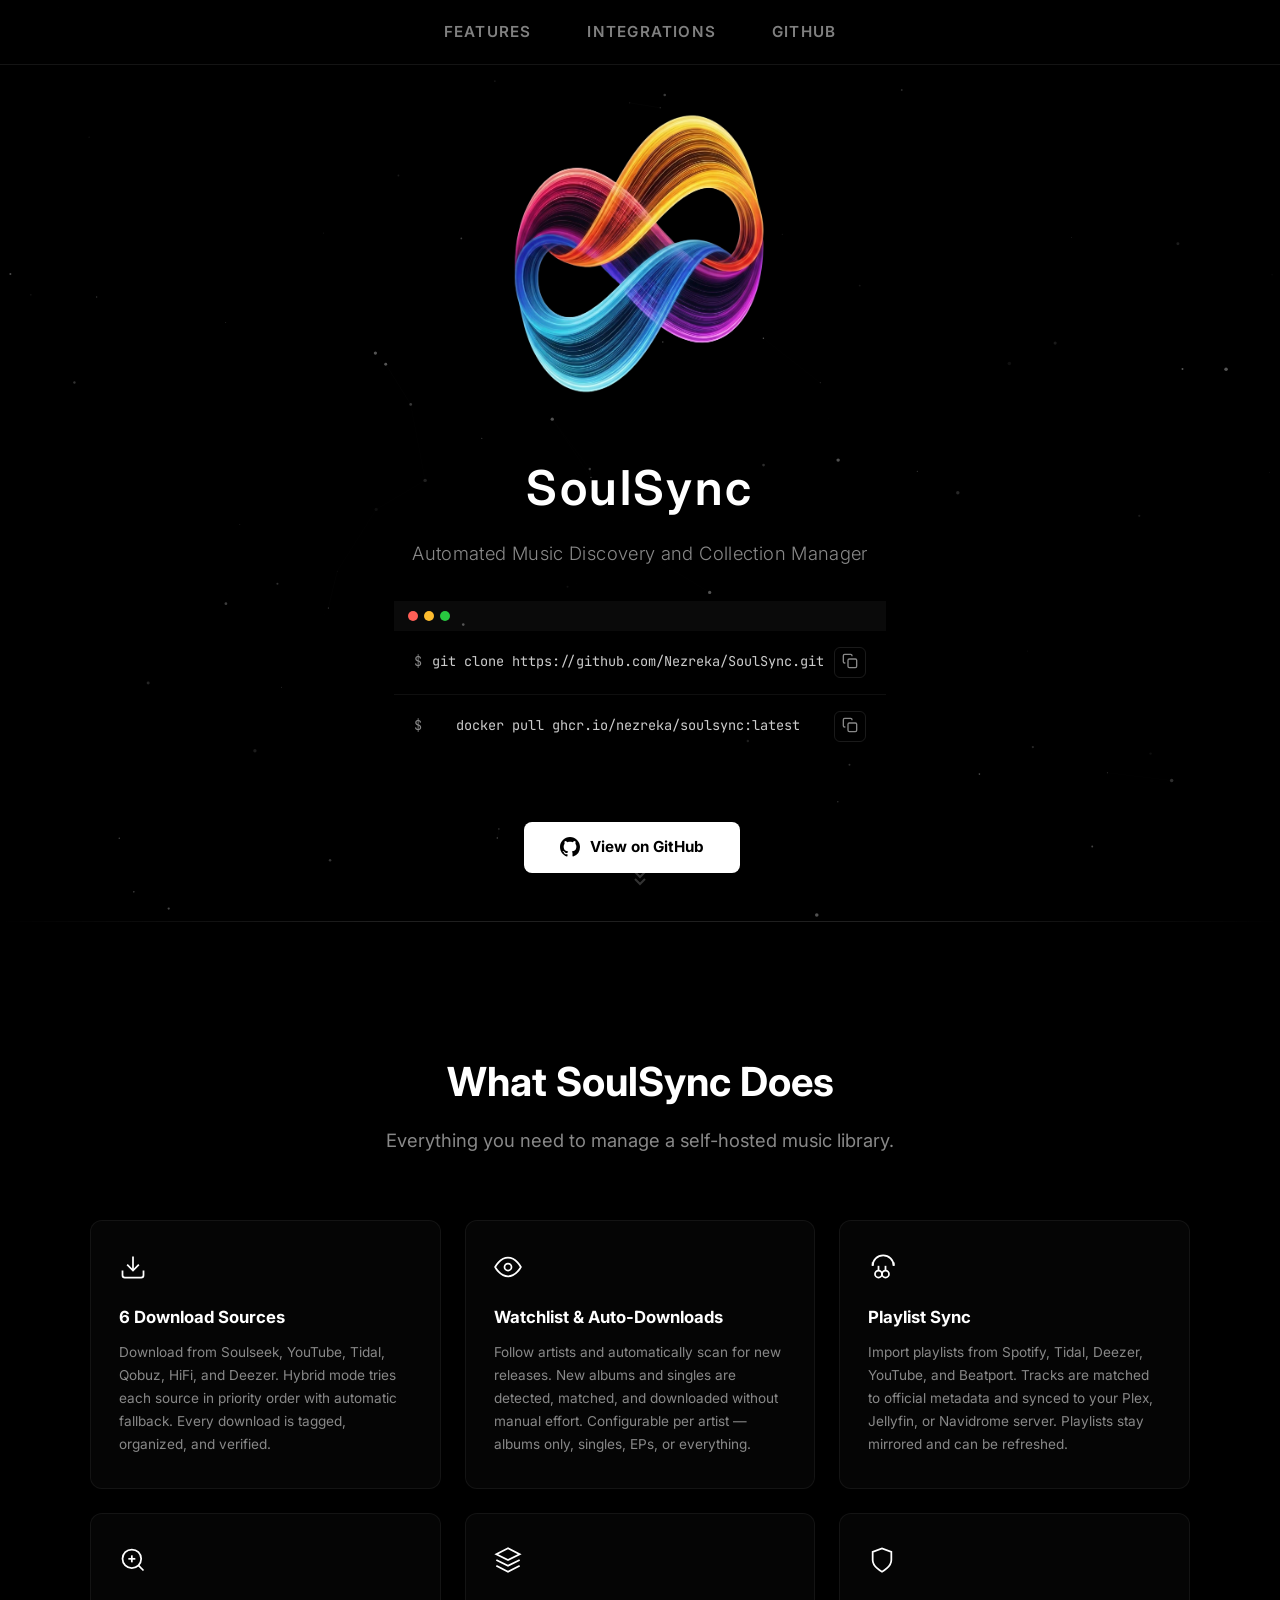
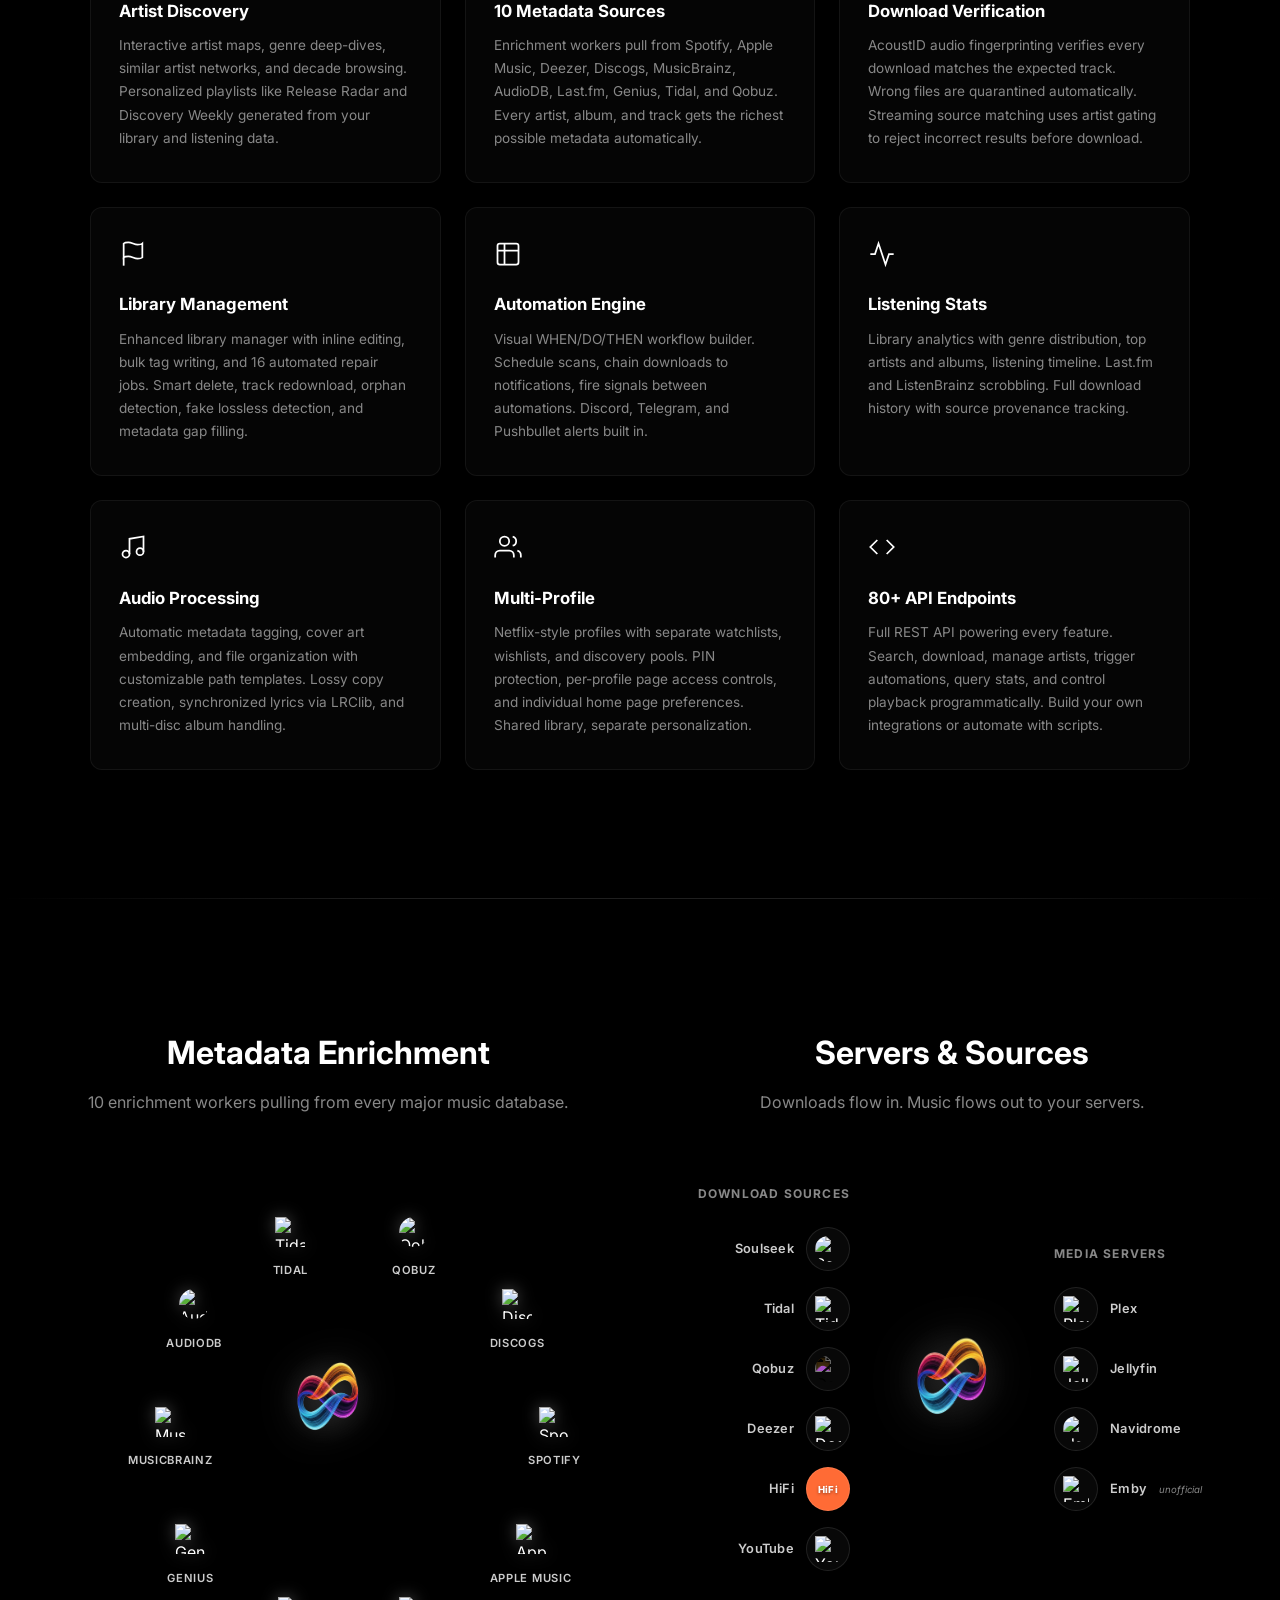
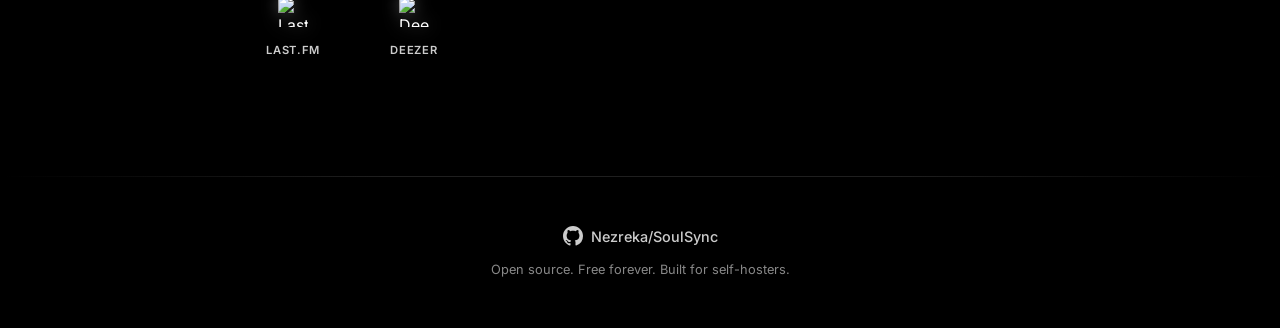
==== commit d715fb7e: "Update index.html" ====
--- a/index.html
+++ b/index.html
@@ -2,6 +2,8 @@
 <html lang="en">
 
 <head>
+    <script async src="https://pagead2.googlesyndication.com/pagead/js/adsbygoogle.js?client=ca-pub-4414583700276271"
+        crossorigin="anonymous"></script>
     <meta charset="UTF-8">
     <meta name="viewport" content="width=device-width, initial-scale=1.0">
     <title>SoulSync - Automated Music Discovery and Collection Manager</title>
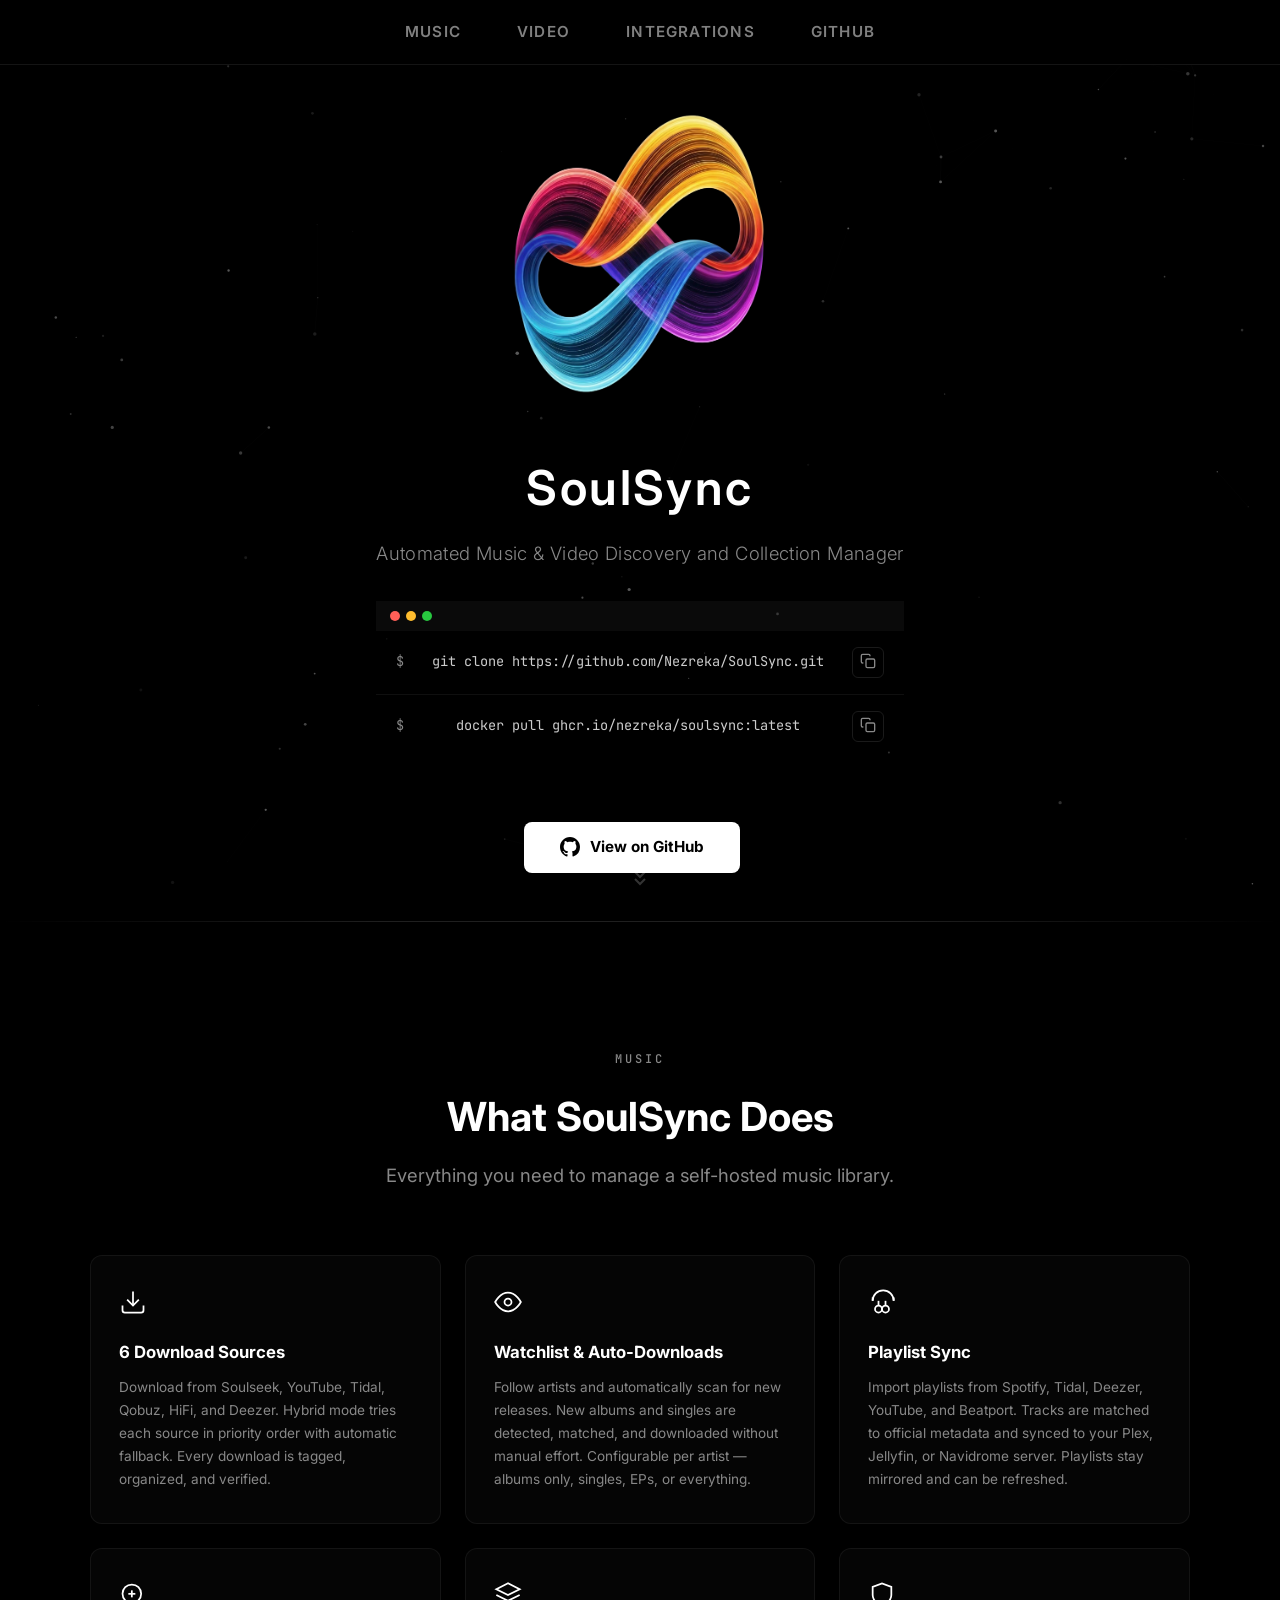
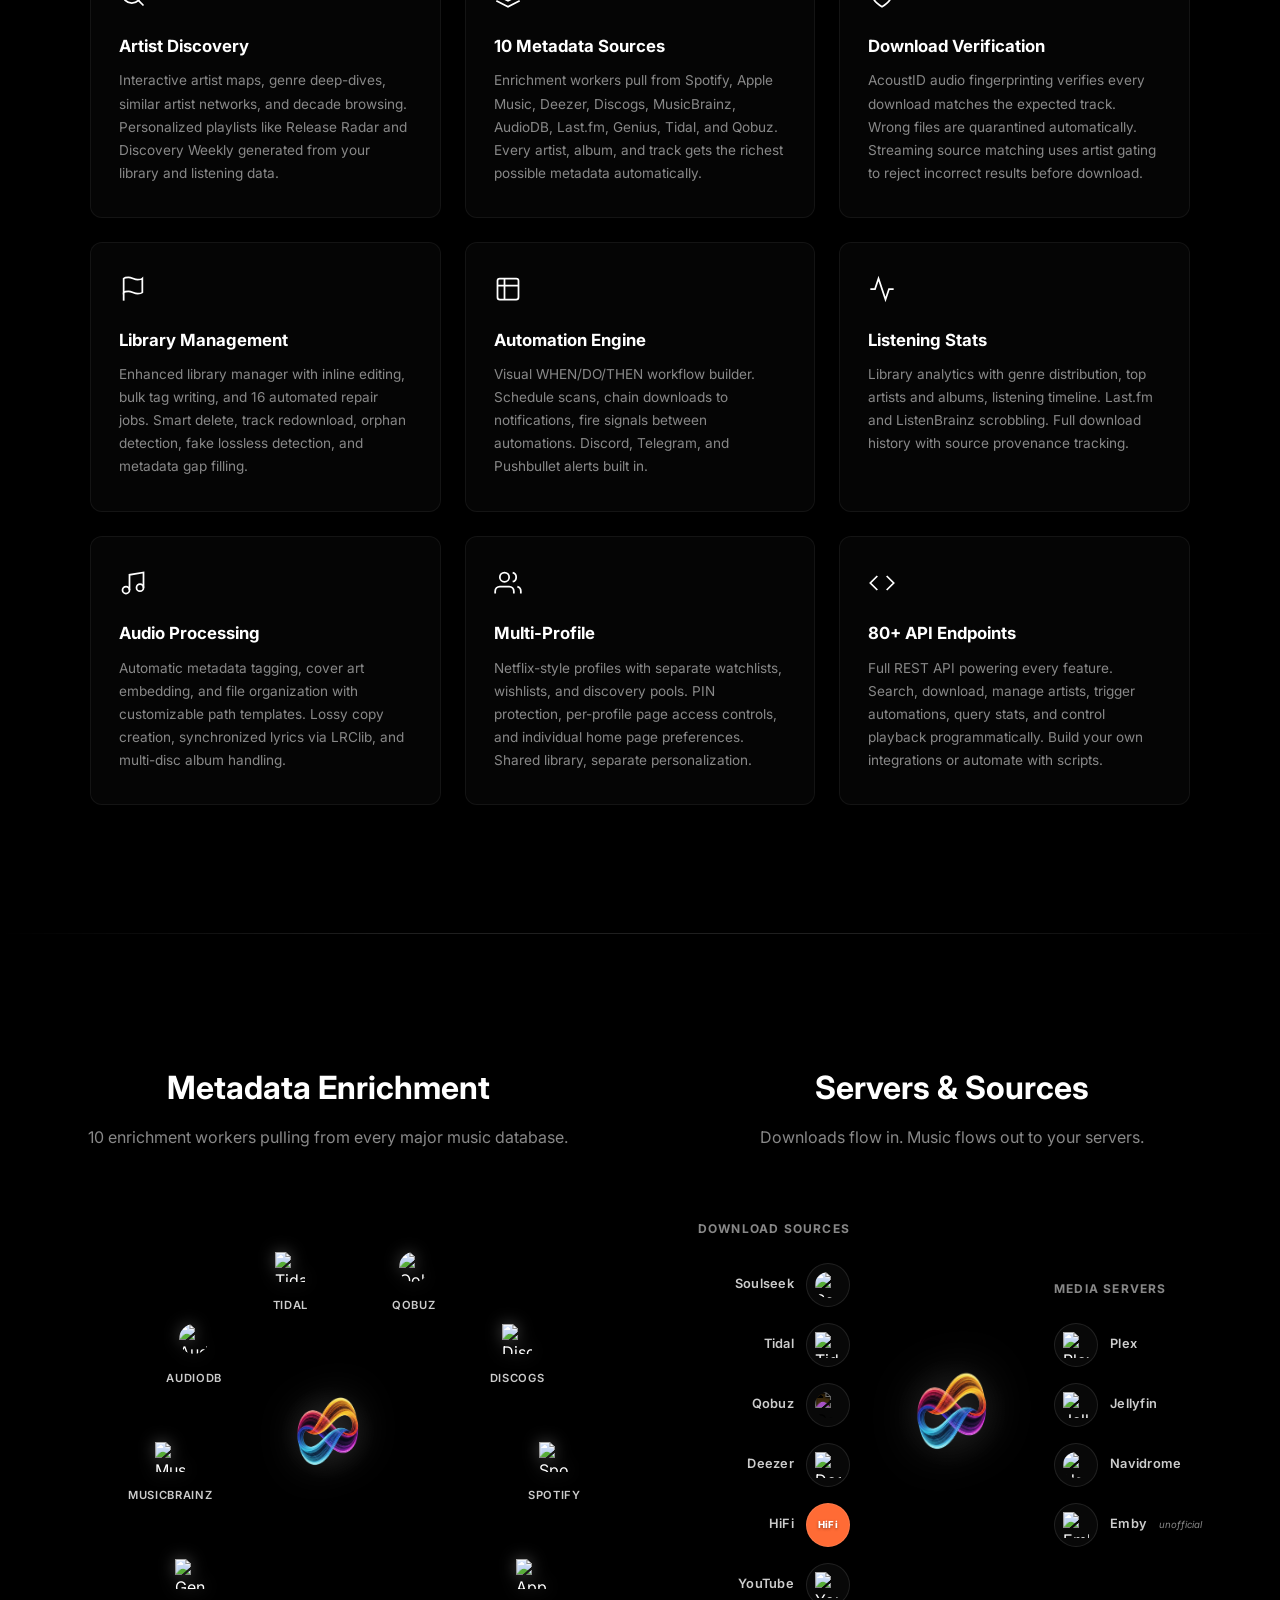
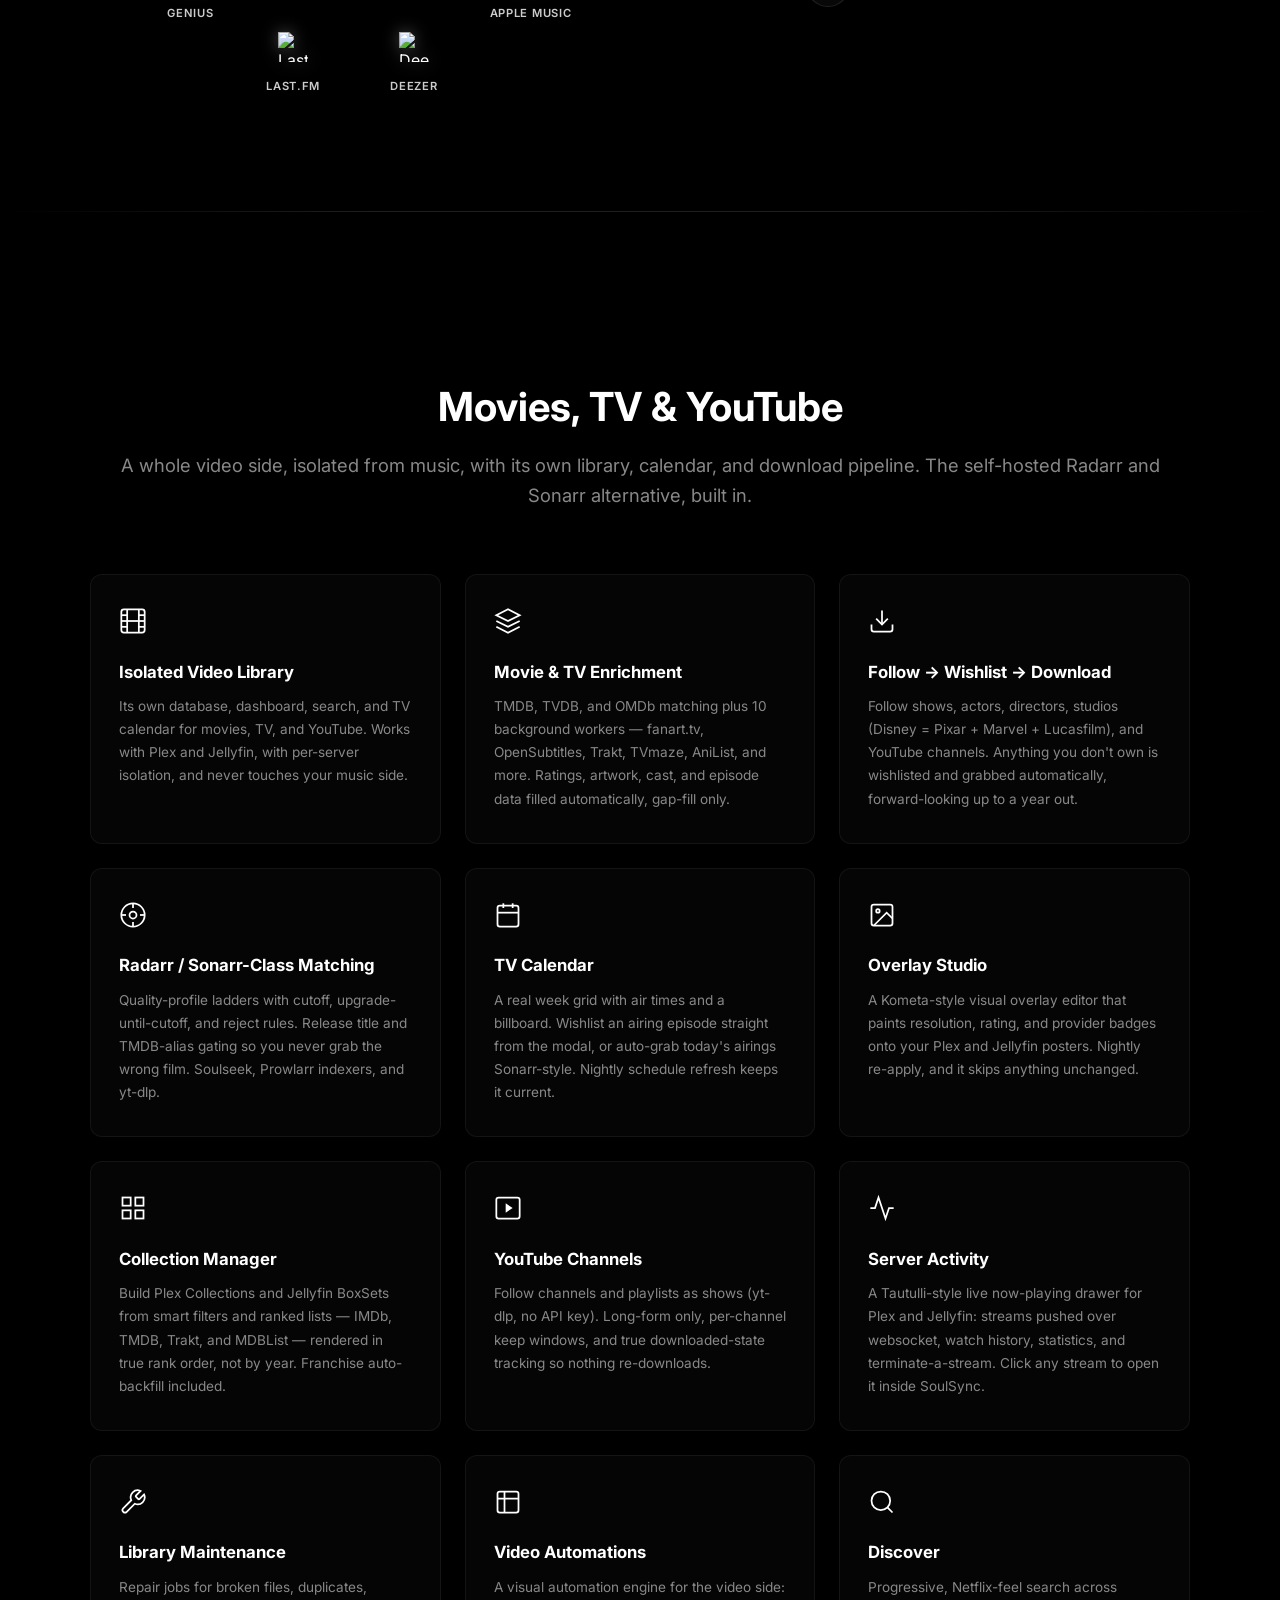
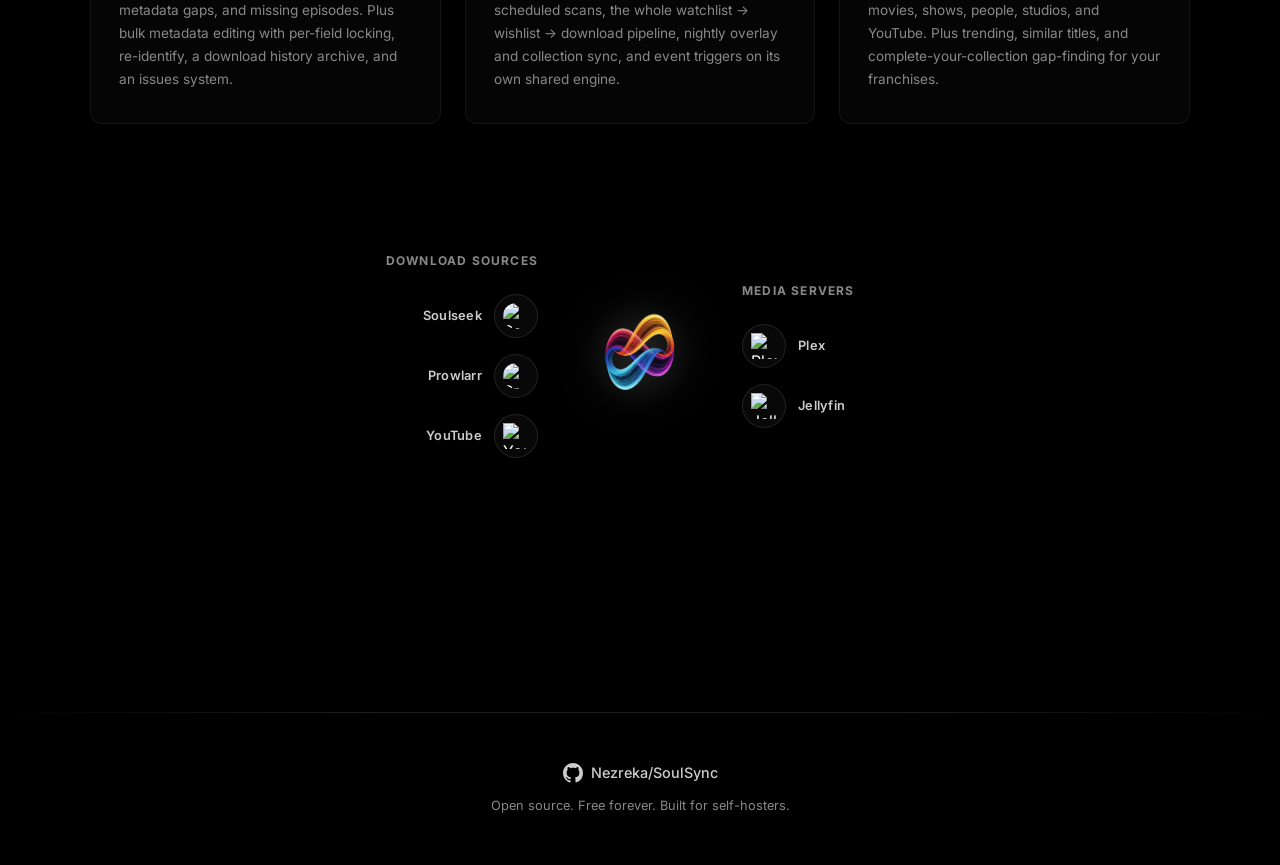
==== commit a30f09f1: "Add video section with features and pipeline Expand SoulSync website to showcase video capabilities " ====
--- a/index.html
+++ b/index.html
@@ -6,19 +6,19 @@
         crossorigin="anonymous"></script>
     <meta charset="UTF-8">
     <meta name="viewport" content="width=device-width, initial-scale=1.0">
-    <title>SoulSync - Automated Music Discovery and Collection Manager</title>
+    <title>SoulSync - Automated Music &amp; Video Discovery and Collection Manager</title>
     <meta name="description"
-        content="Automated music discovery and collection manager for Plex, Jellyfin, and Navidrome. The Lidarr alternative that actually works.">
-    <meta property="og:title" content="SoulSync - Automated Music Discovery">
+        content="Automated music and video discovery and collection manager for Plex and Jellyfin. Music (the Lidarr alternative) plus a full movies, TV, and YouTube side (Radarr/Sonarr-class) that actually works.">
+    <meta property="og:title" content="SoulSync - Automated Music &amp; Video Discovery">
     <meta property="og:description"
-        content="Spotify-quality music discovery for your self-hosted library. 10 metadata sources, 6 download engines, zero manual effort.">
+        content="Spotify-quality music discovery plus a full video side (movies, TV, YouTube) for your self-hosted library. The open-source Lidarr, Radarr, and Sonarr alternative.">
     <meta property="og:image" content="assets/trans.png">
     <meta property="og:type" content="website">
     <meta property="og:url" content="https://nezreka.github.io/soulsync-website/">
     <meta name="twitter:card" content="summary_large_image">
-    <meta name="twitter:title" content="SoulSync - Automated Music Discovery">
+    <meta name="twitter:title" content="SoulSync - Automated Music &amp; Video Discovery">
     <meta name="twitter:description"
-        content="Spotify-quality music discovery for your self-hosted library. The open-source Lidarr alternative.">
+        content="Spotify-quality music discovery plus a full video side (movies, TV, YouTube) for your self-hosted library. The open-source Lidarr, Radarr, and Sonarr alternative.">
     <meta name="theme-color" content="#000000">
     <link rel="icon" href="assets/trans.png" type="image/png">
     <link rel="stylesheet" href="style.css">
@@ -33,7 +33,8 @@
     <nav class="navbar">
         <div class="nav-container">
             <ul class="nav-links">
-                <li><a href="#features" class="nav-link">Features</a></li>
+                <li><a href="#features" class="nav-link">Music</a></li>
+                <li><a href="#video" class="nav-link">Video</a></li>
                 <li><a href="#integrations" class="nav-link">Integrations</a></li>
                 <li><a href="https://github.com/Nezreka/SoulSync" target="_blank" rel="noopener noreferrer"
                         class="nav-link">GitHub</a></li>
@@ -47,7 +48,7 @@
         <div class="hero-content reveal">
             <img src="assets/trans.png" alt="SoulSync Logo" class="hero-logo">
             <h1 class="hero-title">SoulSync</h1>
-            <p class="hero-tagline">Automated Music Discovery and Collection Manager</p>
+            <p class="hero-tagline">Automated Music &amp; Video Discovery and Collection Manager</p>
             <div class="hero-terminal">
                 <div class="terminal-bar">
                     <span class="terminal-dot" style="background:#ff5f57"></span>
@@ -104,6 +105,7 @@
     <!-- Features -->
     <section id="features" class="section features-section">
         <div class="section-container">
+            <span class="section-eyebrow reveal">Music</span>
             <h2 class="section-heading reveal">What SoulSync Does</h2>
             <p class="section-subheading reveal">Everything you need to manage a self-hosted music library.</p>
             <div class="features-grid">
@@ -425,6 +427,224 @@
 
     <div class="section-glow-divider"></div>
 
+    <!-- Video -->
+    <section id="video" class="section features-section">
+        <div class="section-container">
+            <span class="section-eyebrow reveal">Video</span>
+            <h2 class="section-heading reveal">Movies, TV &amp; YouTube</h2>
+            <p class="section-subheading reveal">A whole video side, isolated from music, with its own library, calendar,
+                and download pipeline. The self-hosted Radarr and Sonarr alternative, built in.</p>
+            <div class="features-grid">
+                <div class="feature-card reveal">
+                    <div class="feature-icon">
+                        <svg viewBox="0 0 24 24" width="28" height="28" fill="none" stroke="currentColor"
+                            stroke-width="1.5">
+                            <rect x="2" y="2" width="20" height="20" rx="2.18" ry="2.18" />
+                            <line x1="7" y1="2" x2="7" y2="22" />
+                            <line x1="17" y1="2" x2="17" y2="22" />
+                            <line x1="2" y1="12" x2="22" y2="12" />
+                            <line x1="2" y1="7" x2="7" y2="7" />
+                            <line x1="2" y1="17" x2="7" y2="17" />
+                            <line x1="17" y1="17" x2="22" y2="17" />
+                            <line x1="17" y1="7" x2="22" y2="7" />
+                        </svg>
+                    </div>
+                    <h3>Isolated Video Library</h3>
+                    <p>Its own database, dashboard, search, and TV calendar for movies, TV, and YouTube. Works with Plex
+                        and Jellyfin, with per-server isolation, and never touches your music side.</p>
+                </div>
+                <div class="feature-card reveal">
+                    <div class="feature-icon">
+                        <svg viewBox="0 0 24 24" width="28" height="28" fill="none" stroke="currentColor"
+                            stroke-width="1.5">
+                            <path d="M12 2L2 7l10 5 10-5-10-5z" />
+                            <path d="M2 17l10 5 10-5" />
+                            <path d="M2 12l10 5 10-5" />
+                        </svg>
+                    </div>
+                    <h3>Movie &amp; TV Enrichment</h3>
+                    <p>TMDB, TVDB, and OMDb matching plus 10 background workers — fanart.tv, OpenSubtitles, Trakt, TVmaze,
+                        AniList, and more. Ratings, artwork, cast, and episode data filled automatically, gap-fill only.</p>
+                </div>
+                <div class="feature-card reveal">
+                    <div class="feature-icon">
+                        <svg viewBox="0 0 24 24" width="28" height="28" fill="none" stroke="currentColor"
+                            stroke-width="1.5">
+                            <path d="M21 15v4a2 2 0 01-2 2H5a2 2 0 01-2-2v-4" />
+                            <polyline points="7 10 12 15 17 10" />
+                            <line x1="12" y1="15" x2="12" y2="3" />
+                        </svg>
+                    </div>
+                    <h3>Follow &rarr; Wishlist &rarr; Download</h3>
+                    <p>Follow shows, actors, directors, studios (Disney = Pixar + Marvel + Lucasfilm), and YouTube
+                        channels. Anything you don't own is wishlisted and grabbed automatically, forward-looking up to
+                        a year out.</p>
+                </div>
+                <div class="feature-card reveal">
+                    <div class="feature-icon">
+                        <svg viewBox="0 0 24 24" width="28" height="28" fill="none" stroke="currentColor"
+                            stroke-width="1.5">
+                            <circle cx="12" cy="12" r="10" />
+                            <circle cx="12" cy="12" r="3" />
+                            <line x1="22" y1="12" x2="18" y2="12" />
+                            <line x1="6" y1="12" x2="2" y2="12" />
+                            <line x1="12" y1="6" x2="12" y2="2" />
+                            <line x1="12" y1="22" x2="12" y2="18" />
+                        </svg>
+                    </div>
+                    <h3>Radarr / Sonarr-Class Matching</h3>
+                    <p>Quality-profile ladders with cutoff, upgrade-until-cutoff, and reject rules. Release title and
+                        TMDB-alias gating so you never grab the wrong film. Soulseek, Prowlarr indexers, and yt-dlp.</p>
+                </div>
+                <div class="feature-card reveal">
+                    <div class="feature-icon">
+                        <svg viewBox="0 0 24 24" width="28" height="28" fill="none" stroke="currentColor"
+                            stroke-width="1.5">
+                            <rect x="3" y="4" width="18" height="18" rx="2" ry="2" />
+                            <line x1="16" y1="2" x2="16" y2="6" />
+                            <line x1="8" y1="2" x2="8" y2="6" />
+                            <line x1="3" y1="10" x2="21" y2="10" />
+                        </svg>
+                    </div>
+                    <h3>TV Calendar</h3>
+                    <p>A real week grid with air times and a billboard. Wishlist an airing episode straight from the
+                        modal, or auto-grab today's airings Sonarr-style. Nightly schedule refresh keeps it current.</p>
+                </div>
+                <div class="feature-card reveal">
+                    <div class="feature-icon">
+                        <svg viewBox="0 0 24 24" width="28" height="28" fill="none" stroke="currentColor"
+                            stroke-width="1.5">
+                            <rect x="3" y="3" width="18" height="18" rx="2" ry="2" />
+                            <circle cx="8.5" cy="8.5" r="1.5" />
+                            <polyline points="21 15 16 10 5 21" />
+                        </svg>
+                    </div>
+                    <h3>Overlay Studio</h3>
+                    <p>A Kometa-style visual overlay editor that paints resolution, rating, and provider badges onto your
+                        Plex and Jellyfin posters. Nightly re-apply, and it skips anything unchanged.</p>
+                </div>
+                <div class="feature-card reveal">
+                    <div class="feature-icon">
+                        <svg viewBox="0 0 24 24" width="28" height="28" fill="none" stroke="currentColor"
+                            stroke-width="1.5">
+                            <rect x="3" y="3" width="7" height="7" />
+                            <rect x="14" y="3" width="7" height="7" />
+                            <rect x="14" y="14" width="7" height="7" />
+                            <rect x="3" y="14" width="7" height="7" />
+                        </svg>
+                    </div>
+                    <h3>Collection Manager</h3>
+                    <p>Build Plex Collections and Jellyfin BoxSets from smart filters and ranked lists — IMDb, TMDB,
+                        Trakt, and MDBList — rendered in true rank order, not by year. Franchise auto-backfill included.</p>
+                </div>
+                <div class="feature-card reveal">
+                    <div class="feature-icon">
+                        <svg viewBox="0 0 24 24" width="28" height="28" fill="none" stroke="currentColor"
+                            stroke-width="1.5">
+                            <rect x="2" y="3" width="20" height="18" rx="2" ry="2" />
+                            <polygon points="10 8 16 12 10 16 10 8" fill="currentColor" stroke="none" />
+                        </svg>
+                    </div>
+                    <h3>YouTube Channels</h3>
+                    <p>Follow channels and playlists as shows (yt-dlp, no API key). Long-form only, per-channel keep
+                        windows, and true downloaded-state tracking so nothing re-downloads.</p>
+                </div>
+                <div class="feature-card reveal">
+                    <div class="feature-icon">
+                        <svg viewBox="0 0 24 24" width="28" height="28" fill="none" stroke="currentColor"
+                            stroke-width="1.5">
+                            <polyline points="22 12 18 12 15 21 9 3 6 12 2 12" />
+                        </svg>
+                    </div>
+                    <h3>Server Activity</h3>
+                    <p>A Tautulli-style live now-playing drawer for Plex and Jellyfin: streams pushed over websocket,
+                        watch history, statistics, and terminate-a-stream. Click any stream to open it inside SoulSync.</p>
+                </div>
+                <div class="feature-card reveal">
+                    <div class="feature-icon">
+                        <svg viewBox="0 0 24 24" width="28" height="28" fill="none" stroke="currentColor"
+                            stroke-width="1.5">
+                            <path
+                                d="M14.7 6.3a1 1 0 000 1.4l1.6 1.6a1 1 0 001.4 0l3.77-3.77a6 6 0 01-7.94 7.94l-6.91 6.91a2.12 2.12 0 01-3-3l6.91-6.91a6 6 0 017.94-7.94l-3.76 3.76z" />
+                        </svg>
+                    </div>
+                    <h3>Library Maintenance</h3>
+                    <p>Repair jobs for broken files, duplicates, metadata gaps, and missing episodes. Plus bulk metadata
+                        editing with per-field locking, re-identify, a download history archive, and an issues system.</p>
+                </div>
+                <div class="feature-card reveal">
+                    <div class="feature-icon">
+                        <svg viewBox="0 0 24 24" width="28" height="28" fill="none" stroke="currentColor"
+                            stroke-width="1.5">
+                            <rect x="3" y="3" width="18" height="18" rx="2" />
+                            <path d="M3 9h18M9 3v18" />
+                        </svg>
+                    </div>
+                    <h3>Video Automations</h3>
+                    <p>A visual automation engine for the video side: scheduled scans, the whole watchlist &rarr; wishlist
+                        &rarr; download pipeline, nightly overlay and collection sync, and event triggers on its own
+                        shared engine.</p>
+                </div>
+                <div class="feature-card reveal">
+                    <div class="feature-icon">
+                        <svg viewBox="0 0 24 24" width="28" height="28" fill="none" stroke="currentColor"
+                            stroke-width="1.5">
+                            <circle cx="11" cy="11" r="8" />
+                            <line x1="21" y1="21" x2="16.65" y2="16.65" />
+                        </svg>
+                    </div>
+                    <h3>Discover</h3>
+                    <p>Progressive, Netflix-feel search across movies, shows, people, studios, and YouTube. Plus
+                        trending, similar titles, and complete-your-collection gap-finding for your franchises.</p>
+                </div>
+            </div>
+
+            <!-- Video download pipeline -->
+            <div class="pipeline-wrap video-pipeline-wrap reveal">
+                <canvas class="pipeline-canvas" id="canvas-video-pipeline"></canvas>
+                <div class="pipeline-col pipeline-left">
+                    <h3 class="pipeline-col-title reveal">Download Sources</h3>
+                    <div class="pipeline-node" data-color="#4A90A4" data-side="left">
+                        <div class="pipeline-node-icon"><img
+                                src="https://www.slsknet.org/news/sites/default/files/slsk_bird.jpg" alt="Soulseek"
+                                class="real-logo"></div>
+                        <span class="pipeline-node-label">Soulseek</span>
+                    </div>
+                    <div class="pipeline-node" data-color="#B48EAD" data-side="left">
+                        <div class="pipeline-node-icon"><img
+                                src="https://raw.githubusercontent.com/Prowlarr/Prowlarr/develop/Logo/128.png"
+                                alt="Prowlarr" class="real-logo"></div>
+                        <span class="pipeline-node-label">Prowlarr</span>
+                    </div>
+                    <div class="pipeline-node" data-color="#FF0000" data-side="left">
+                        <div class="pipeline-node-icon"><img src="https://cdn.simpleicons.org/youtube/FF0000"
+                                alt="YouTube"></div>
+                        <span class="pipeline-node-label">YouTube</span>
+                    </div>
+                </div>
+                <div class="pipeline-center">
+                    <img src="assets/trans.png" alt="SoulSync" class="pipeline-logo">
+                    <div class="pipeline-pulse"></div>
+                </div>
+                <div class="pipeline-col pipeline-right">
+                    <h3 class="pipeline-col-title reveal">Media Servers</h3>
+                    <div class="pipeline-node" data-color="#E5A00D" data-side="right">
+                        <div class="pipeline-node-icon"><img src="https://cdn.simpleicons.org/plex/E5A00D" alt="Plex">
+                        </div>
+                        <span class="pipeline-node-label">Plex</span>
+                    </div>
+                    <div class="pipeline-node" data-color="#00A4DC" data-side="right">
+                        <div class="pipeline-node-icon"><img src="https://cdn.simpleicons.org/jellyfin/00A4DC"
+                                alt="Jellyfin"></div>
+                        <span class="pipeline-node-label">Jellyfin</span>
+                    </div>
+                </div>
+            </div>
+        </div>
+    </section>
+
+    <div class="section-glow-divider"></div>
+
     <!-- Footer -->
     <footer class="footer">
         <div class="section-container">
--- a/style.css
+++ b/style.css
@@ -319,6 +319,20 @@
     margin-bottom: 4rem;
 }
 
+.section-eyebrow {
+    display: block;
+    text-align: center;
+    font-family: 'JetBrains Mono', monospace;
+    font-size: 0.75rem;
+    font-weight: 500;
+    letter-spacing: 0.25em;
+    text-transform: uppercase;
+    color: var(--gray);
+    margin-bottom: 1rem;
+}
+
+.video-pipeline-wrap { margin-top: 1rem; }
+
 /* ==============================
    Dual Panel Layout
    ============================== */
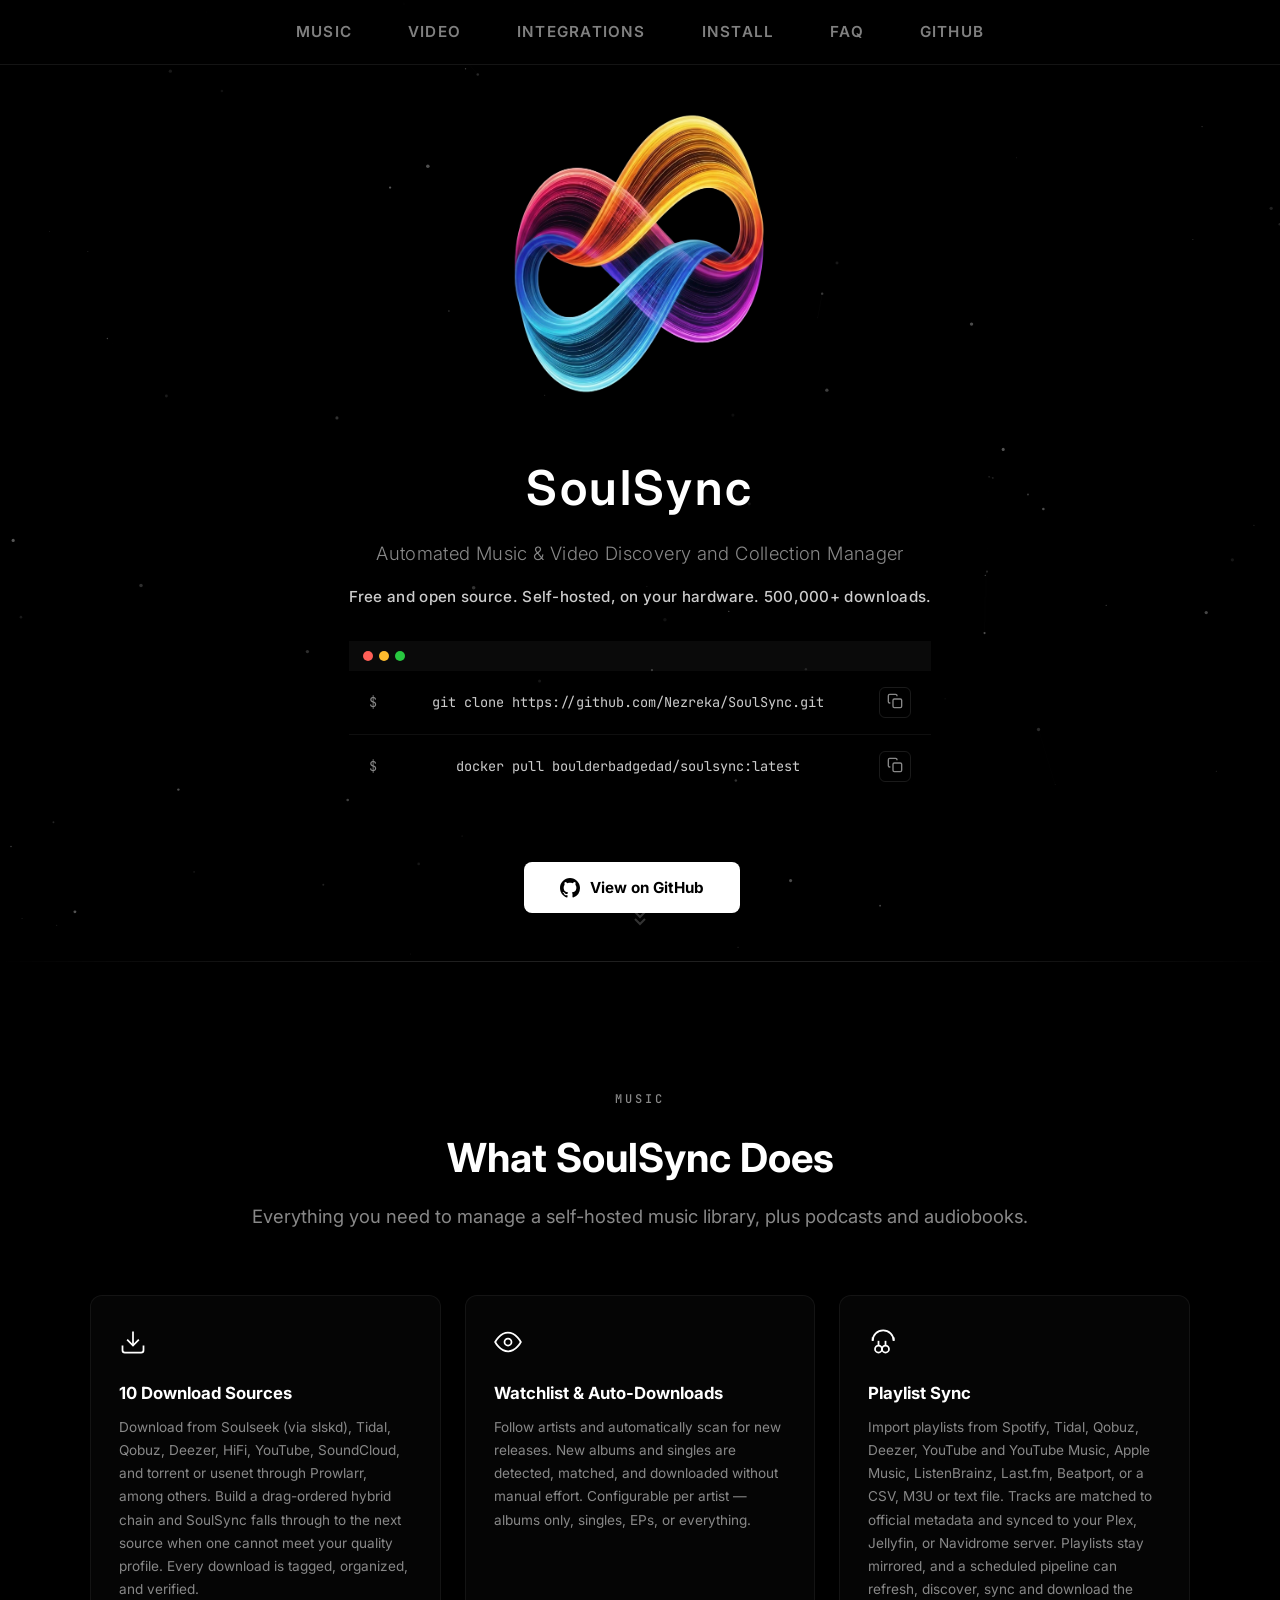
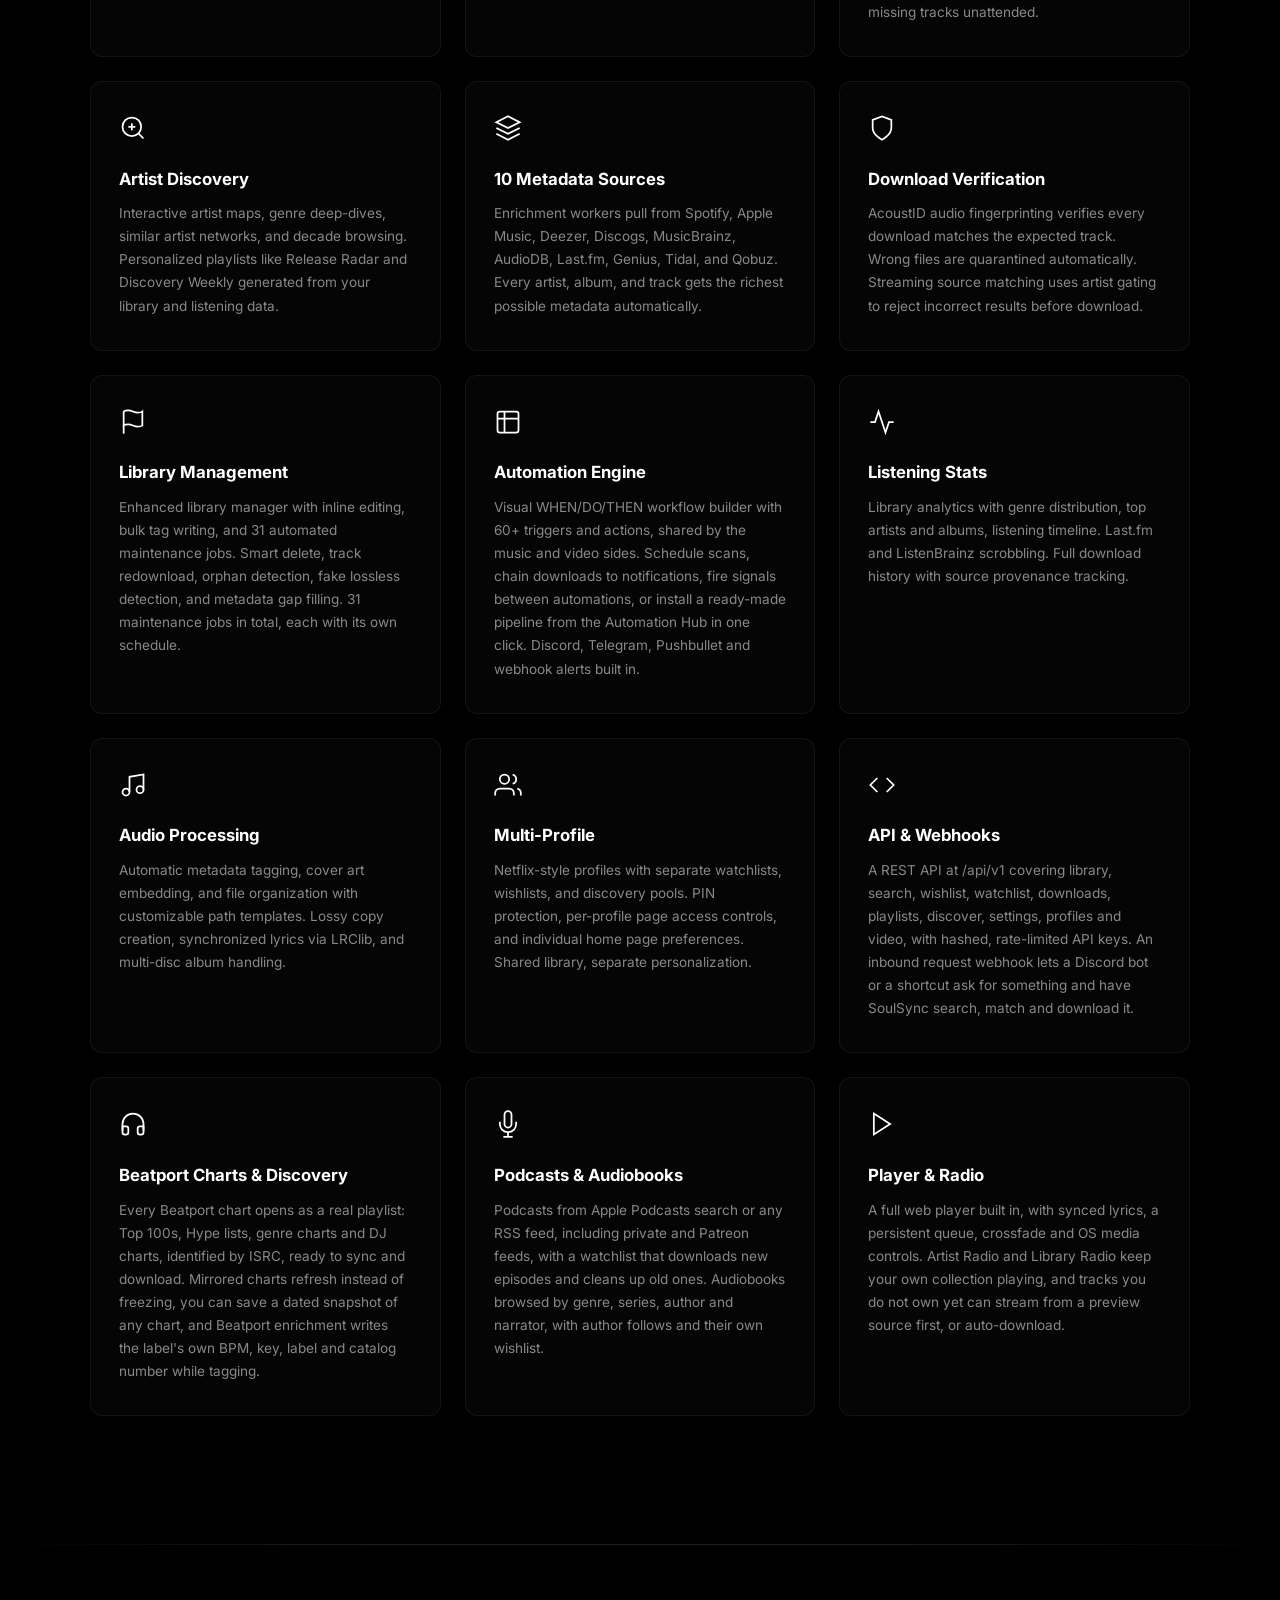
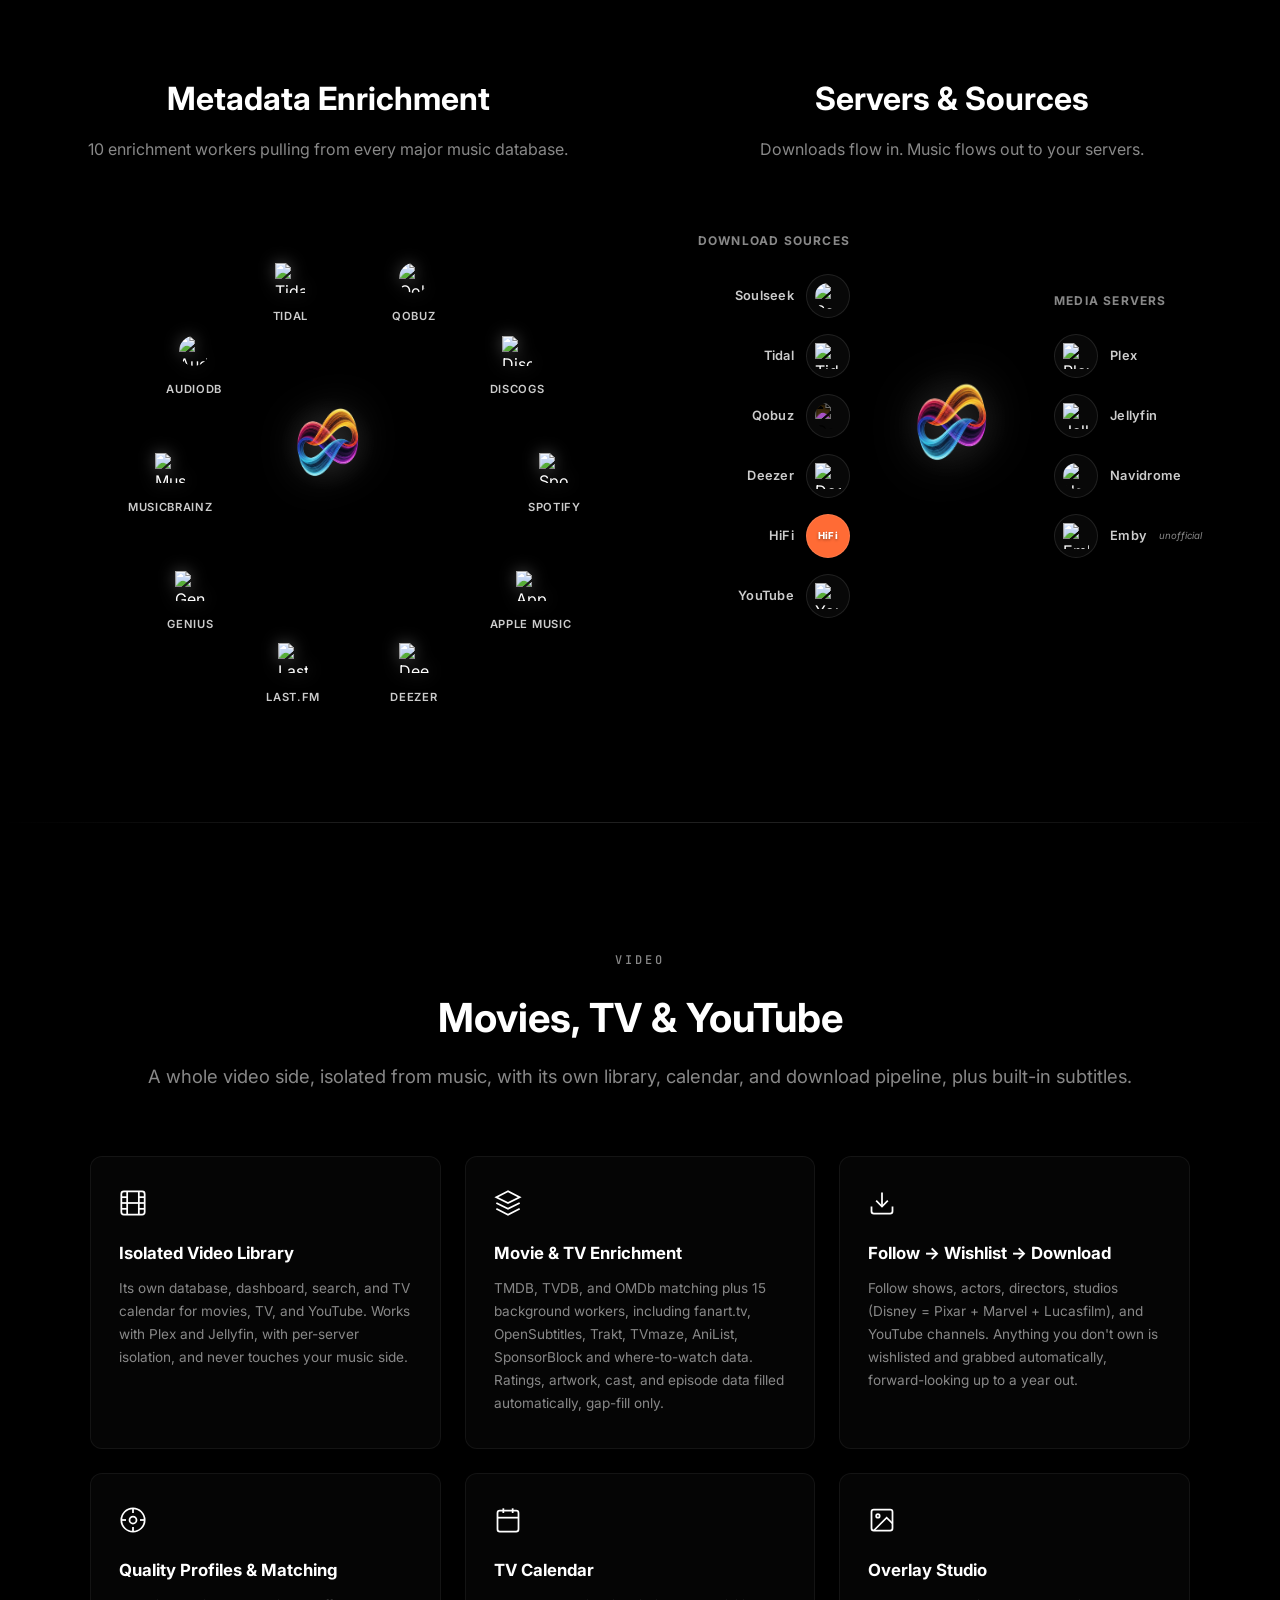
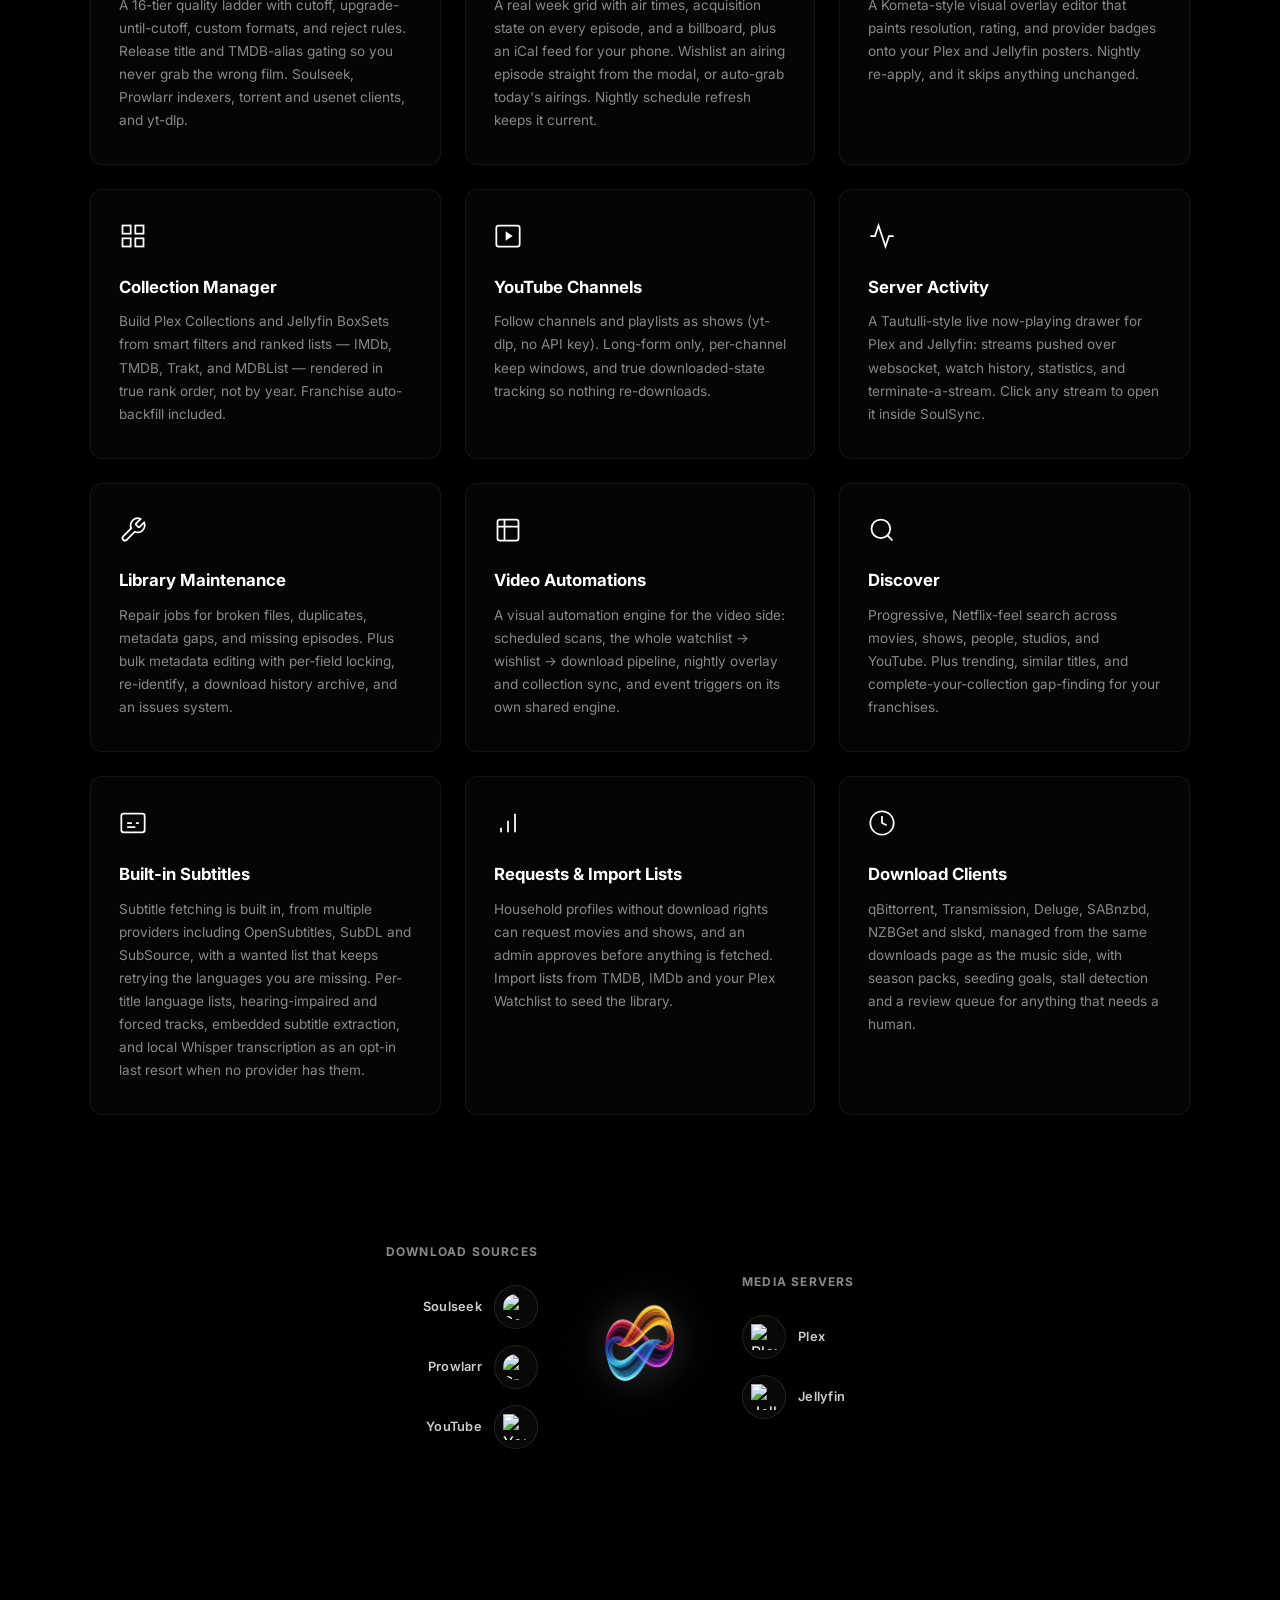
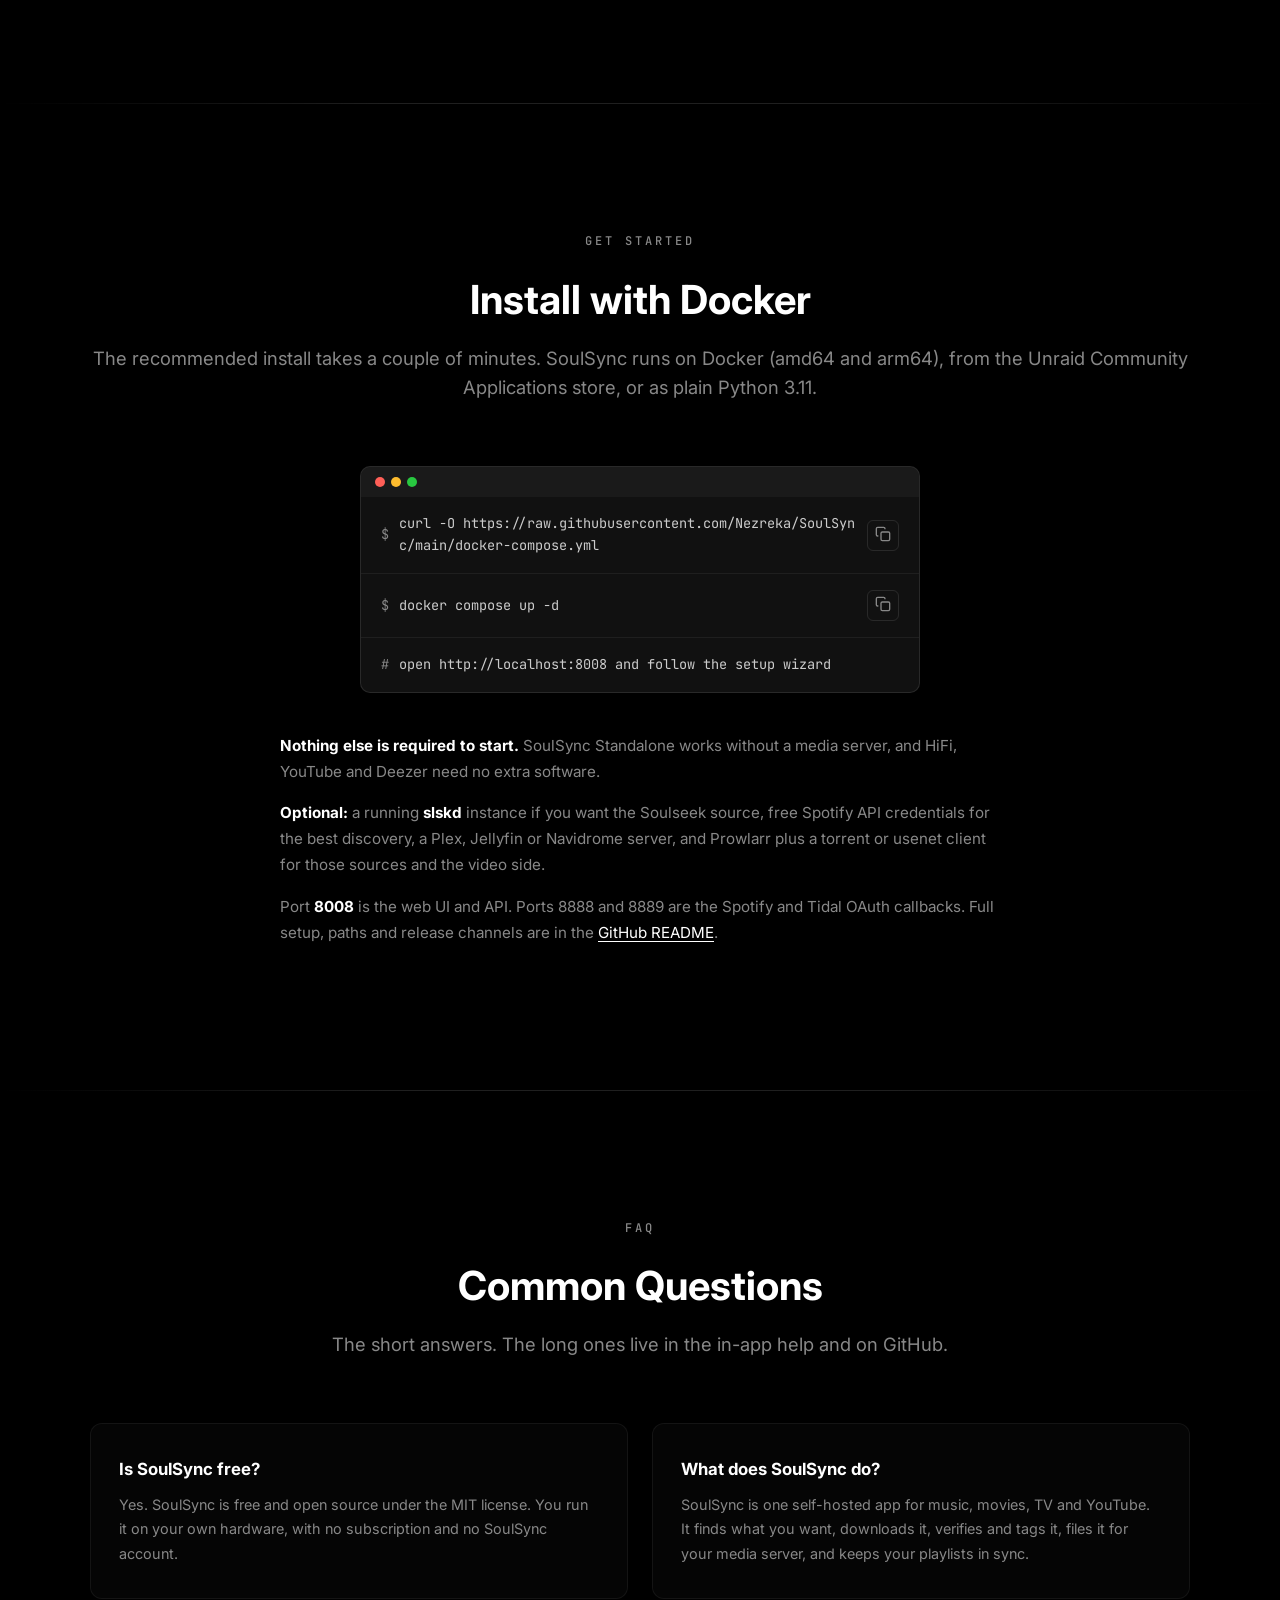
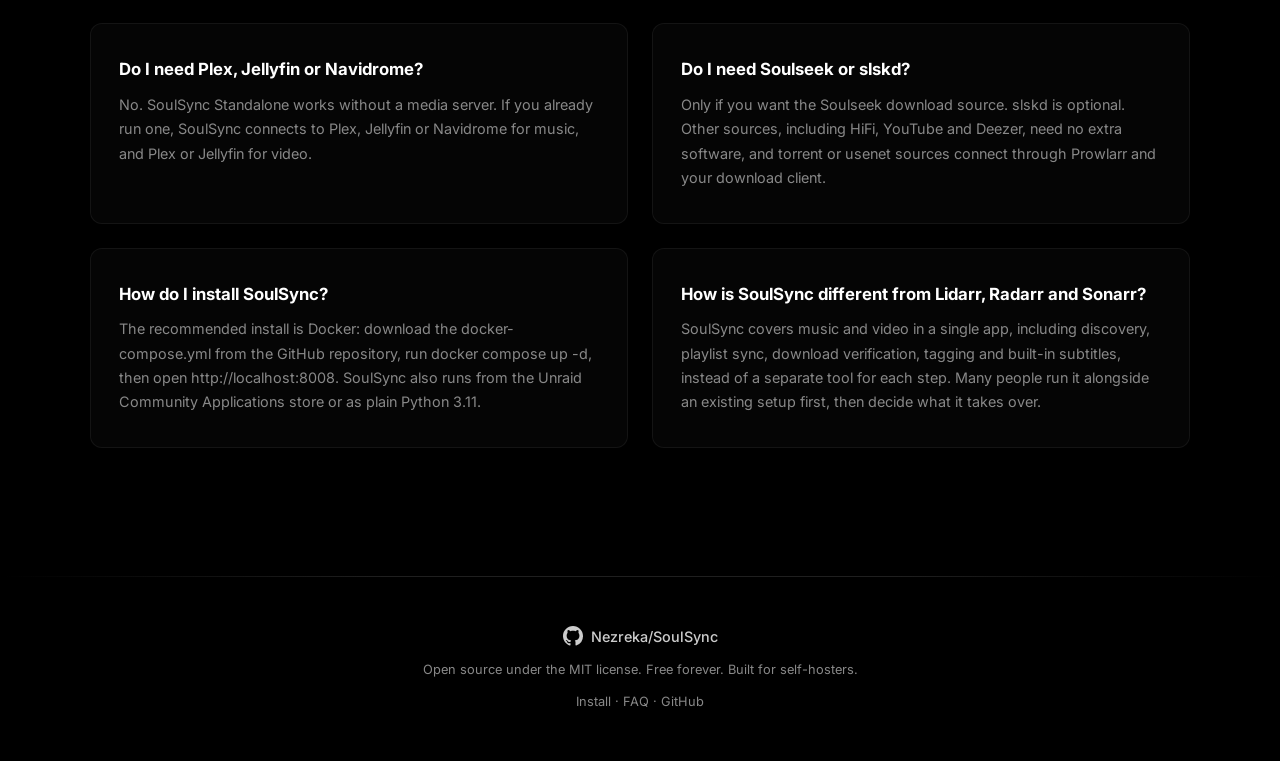
==== commit 560b13e0: "fix seo and update site copy to current soulsync canonical is https://www.ssync.net/ (the domain the" ====
--- a/index.html
+++ b/index.html
@@ -2,31 +2,130 @@
 <html lang="en">
 
 <head>
-    <script async src="https://pagead2.googlesyndication.com/pagead/js/adsbygoogle.js?client=ca-pub-4414583700276271"
-        crossorigin="anonymous"></script>
     <meta charset="UTF-8">
     <meta name="viewport" content="width=device-width, initial-scale=1.0">
-    <title>SoulSync - Automated Music &amp; Video Discovery and Collection Manager</title>
+    <title>SoulSync - Self-Hosted Music &amp; Video Collection Manager</title>
     <meta name="description"
-        content="Automated music and video discovery and collection manager for Plex and Jellyfin. Music (the Lidarr alternative) plus a full movies, TV, and YouTube side (Radarr/Sonarr-class) that actually works.">
-    <meta property="og:title" content="SoulSync - Automated Music &amp; Video Discovery">
+        content="SoulSync is a free, open-source, self-hosted music and video manager for Plex, Jellyfin and Navidrome. Playlist sync, verified downloads, automations and built-in subtitles, running in Docker.">
+    <meta name="keywords"
+        content="SoulSync, self-hosted music manager, playlist sync, Spotify playlist downloader, Soulseek, slskd, Plex, Jellyfin, Navidrome, Beatport, self-hosted video manager, Docker media automation">
+    <meta name="author" content="Nezreka">
+    <meta name="robots" content="index, follow">
+    <link rel="canonical" href="https://www.ssync.net/">
+    <meta property="og:site_name" content="SoulSync">
+    <meta property="og:locale" content="en_US">
+    <meta property="og:title" content="SoulSync - Self-Hosted Music &amp; Video Collection Manager">
     <meta property="og:description"
-        content="Spotify-quality music discovery plus a full video side (movies, TV, YouTube) for your self-hosted library. The open-source Lidarr, Radarr, and Sonarr alternative.">
-    <meta property="og:image" content="assets/trans.png">
+        content="Free, open-source and self-hosted. SoulSync finds, downloads, verifies and tags music, movies, TV and YouTube, and files it all for Plex, Jellyfin or Navidrome. 500,000+ downloads.">
+    <meta property="og:image" content="https://www.ssync.net/assets/trans.png">
+    <meta property="og:image:type" content="image/png">
+    <meta property="og:image:width" content="1512">
+    <meta property="og:image:height" content="1561">
+    <meta property="og:image:alt" content="SoulSync logo">
     <meta property="og:type" content="website">
-    <meta property="og:url" content="https://nezreka.github.io/soulsync-website/">
+    <meta property="og:url" content="https://www.ssync.net/">
     <meta name="twitter:card" content="summary_large_image">
-    <meta name="twitter:title" content="SoulSync - Automated Music &amp; Video Discovery">
+    <meta name="twitter:title" content="SoulSync - Self-Hosted Music &amp; Video Collection Manager">
     <meta name="twitter:description"
-        content="Spotify-quality music discovery plus a full video side (movies, TV, YouTube) for your self-hosted library. The open-source Lidarr, Radarr, and Sonarr alternative.">
+        content="Free, open-source and self-hosted. Playlist sync, verified downloads, automations and built-in subtitles for Plex, Jellyfin and Navidrome.">
+    <meta name="twitter:image" content="https://www.ssync.net/assets/trans.png">
+    <meta name="twitter:image:alt" content="SoulSync logo">
     <meta name="theme-color" content="#000000">
     <link rel="icon" href="assets/trans.png" type="image/png">
+    <link rel="sitemap" type="application/xml" href="/sitemap.xml">
+    <script type="application/ld+json">
+    {
+        "@context": "https://schema.org",
+        "@type": "SoftwareApplication",
+        "name": "SoulSync",
+        "url": "https://www.ssync.net/",
+        "description": "Free, open-source, self-hosted music and video discovery and collection manager for Plex, Jellyfin and Navidrome. Playlist sync, verified downloads, automations and built-in subtitles.",
+        "applicationCategory": "MultimediaApplication",
+        "operatingSystem": "Docker, Linux, Windows, macOS, Unraid",
+        "softwareVersion": "3.5.7",
+        "downloadUrl": "https://github.com/Nezreka/SoulSync",
+        "codeRepository": "https://github.com/Nezreka/SoulSync",
+        "license": "https://opensource.org/licenses/MIT",
+        "image": "https://www.ssync.net/assets/trans.png",
+        "author": {
+            "@type": "Person",
+            "name": "Nezreka",
+            "url": "https://github.com/Nezreka"
+        },
+        "offers": {
+            "@type": "Offer",
+            "price": "0",
+            "priceCurrency": "USD"
+        },
+        "sameAs": [
+            "https://github.com/Nezreka/SoulSync"
+        ]
+    }
+    </script>
+    <script type="application/ld+json">
+    {
+        "@context": "https://schema.org",
+        "@type": "FAQPage",
+        "mainEntity": [
+            {
+                "@type": "Question",
+                "name": "Is SoulSync free?",
+                "acceptedAnswer": {
+                    "@type": "Answer",
+                    "text": "Yes. SoulSync is free and open source under the MIT license. You run it on your own hardware, with no subscription and no SoulSync account."
+                }
+            },
+            {
+                "@type": "Question",
+                "name": "What does SoulSync do?",
+                "acceptedAnswer": {
+                    "@type": "Answer",
+                    "text": "SoulSync is one self-hosted app for music, movies, TV and YouTube. It finds what you want, downloads it, verifies and tags it, files it for your media server, and keeps your playlists in sync."
+                }
+            },
+            {
+                "@type": "Question",
+                "name": "Do I need Plex, Jellyfin or Navidrome?",
+                "acceptedAnswer": {
+                    "@type": "Answer",
+                    "text": "No. SoulSync Standalone works without a media server. If you already run one, SoulSync connects to Plex, Jellyfin or Navidrome for music, and Plex or Jellyfin for video."
+                }
+            },
+            {
+                "@type": "Question",
+                "name": "Do I need Soulseek or slskd?",
+                "acceptedAnswer": {
+                    "@type": "Answer",
+                    "text": "Only if you want the Soulseek download source. slskd is optional. Other sources, including HiFi, YouTube and Deezer, need no extra software, and torrent or usenet sources connect through Prowlarr and your download client."
+                }
+            },
+            {
+                "@type": "Question",
+                "name": "How do I install SoulSync?",
+                "acceptedAnswer": {
+                    "@type": "Answer",
+                    "text": "The recommended install is Docker: download the docker-compose.yml from the GitHub repository, run docker compose up -d, then open http://localhost:8008. SoulSync also runs from the Unraid Community Applications store or as plain Python 3.11."
+                }
+            },
+            {
+                "@type": "Question",
+                "name": "How is SoulSync different from Lidarr, Radarr and Sonarr?",
+                "acceptedAnswer": {
+                    "@type": "Answer",
+                    "text": "SoulSync covers music and video in a single app, including discovery, playlist sync, download verification, tagging and built-in subtitles, instead of a separate tool for each step. Many people run it alongside an existing setup first, then decide what it takes over."
+                }
+            }
+        ]
+    }
+    </script>
     <link rel="stylesheet" href="style.css">
     <link rel="preconnect" href="https://fonts.googleapis.com">
     <link rel="preconnect" href="https://fonts.gstatic.com" crossorigin>
     <link
         href="https://fonts.googleapis.com/css2?family=Inter:wght@300;400;500;600;700;800&family=JetBrains+Mono:wght@400;500&display=swap"
         rel="stylesheet">
+    <script async src="https://pagead2.googlesyndication.com/pagead/js/adsbygoogle.js?client=ca-pub-4414583700276271"
+        crossorigin="anonymous"></script>
 </head>
 
 <body>
@@ -36,6 +135,8 @@
                 <li><a href="#features" class="nav-link">Music</a></li>
                 <li><a href="#video" class="nav-link">Video</a></li>
                 <li><a href="#integrations" class="nav-link">Integrations</a></li>
+                <li><a href="#install" class="nav-link">Install</a></li>
+                <li><a href="#faq" class="nav-link">FAQ</a></li>
                 <li><a href="https://github.com/Nezreka/SoulSync" target="_blank" rel="noopener noreferrer"
                         class="nav-link">GitHub</a></li>
             </ul>
@@ -49,6 +150,7 @@
             <img src="assets/trans.png" alt="SoulSync Logo" class="hero-logo">
             <h1 class="hero-title">SoulSync</h1>
             <p class="hero-tagline">Automated Music &amp; Video Discovery and Collection Manager</p>
+            <p class="hero-stats">Free and open source. Self-hosted, on your hardware. 500,000+ downloads.</p>
             <div class="hero-terminal">
                 <div class="terminal-bar">
                     <span class="terminal-dot" style="background:#ff5f57"></span>
@@ -70,9 +172,9 @@
                 <div class="terminal-divider"></div>
                 <div class="terminal-body">
                     <span class="terminal-prompt">$</span>
-                    <span class="terminal-cmd">docker pull ghcr.io/nezreka/soulsync:latest</span>
+                    <span class="terminal-cmd">docker pull boulderbadgedad/soulsync:latest</span>
                     <button class="terminal-copy" title="Copy to clipboard"
-                        onclick="navigator.clipboard.writeText('docker pull ghcr.io/nezreka/soulsync:latest')">
+                        onclick="navigator.clipboard.writeText('docker pull boulderbadgedad/soulsync:latest')">
                         <svg viewBox="0 0 24 24" width="16" height="16" fill="none" stroke="currentColor"
                             stroke-width="2">
                             <rect x="9" y="9" width="13" height="13" rx="2" />
@@ -107,7 +209,8 @@
         <div class="section-container">
             <span class="section-eyebrow reveal">Music</span>
             <h2 class="section-heading reveal">What SoulSync Does</h2>
-            <p class="section-subheading reveal">Everything you need to manage a self-hosted music library.</p>
+            <p class="section-subheading reveal">Everything you need to manage a self-hosted music library, plus
+                podcasts and audiobooks.</p>
             <div class="features-grid">
                 <div class="feature-card reveal">
                     <div class="feature-icon">
@@ -118,9 +221,11 @@
                             <line x1="12" y1="15" x2="12" y2="3" />
                         </svg>
                     </div>
-                    <h3>6 Download Sources</h3>
-                    <p>Download from Soulseek, YouTube, Tidal, Qobuz, HiFi, and Deezer. Hybrid mode tries each source in
-                        priority order with automatic fallback. Every download is tagged, organized, and verified.</p>
+                    <h3>10 Download Sources</h3>
+                    <p>Download from Soulseek (via slskd), Tidal, Qobuz, Deezer, HiFi, YouTube, SoundCloud, and torrent
+                        or usenet through Prowlarr, among others. Build a drag-ordered hybrid chain and SoulSync falls
+                        through to the next source when one cannot meet your quality profile. Every download is tagged,
+                        organized, and verified.</p>
                 </div>
                 <div class="feature-card reveal">
                     <div class="feature-icon">
@@ -149,9 +254,10 @@
                         </svg>
                     </div>
                     <h3>Playlist Sync</h3>
-                    <p>Import playlists from Spotify, Tidal, Deezer, YouTube, and Beatport. Tracks are matched to
-                        official metadata and synced to your Plex, Jellyfin, or Navidrome server. Playlists stay
-                        mirrored and can be refreshed.</p>
+                    <p>Import playlists from Spotify, Tidal, Qobuz, Deezer, YouTube and YouTube Music, Apple Music,
+                        ListenBrainz, Last.fm, Beatport, or a CSV, M3U or text file. Tracks are matched to official
+                        metadata and synced to your Plex, Jellyfin, or Navidrome server. Playlists stay mirrored, and
+                        a scheduled pipeline can refresh, discover, sync and download the missing tracks unattended.</p>
                 </div>
                 <div class="feature-card reveal">
                     <div class="feature-icon">
@@ -203,9 +309,9 @@
                         </svg>
                     </div>
                     <h3>Library Management</h3>
-                    <p>Enhanced library manager with inline editing, bulk tag writing, and 16 automated repair jobs.
+                    <p>Enhanced library manager with inline editing, bulk tag writing, and 31 automated maintenance jobs.
                         Smart delete, track redownload, orphan detection, fake lossless detection, and metadata gap
-                        filling.</p>
+                        filling. 31 maintenance jobs in total, each with its own schedule.</p>
                 </div>
                 <div class="feature-card reveal">
                     <div class="feature-icon">
@@ -216,8 +322,10 @@
                         </svg>
                     </div>
                     <h3>Automation Engine</h3>
-                    <p>Visual WHEN/DO/THEN workflow builder. Schedule scans, chain downloads to notifications, fire
-                        signals between automations. Discord, Telegram, and Pushbullet alerts built in.</p>
+                    <p>Visual WHEN/DO/THEN workflow builder with 60+ triggers and actions, shared by the music and
+                        video sides. Schedule scans, chain downloads to notifications, fire signals between
+                        automations, or install a ready-made pipeline from the Automation Hub in one click. Discord,
+                        Telegram, Pushbullet and webhook alerts built in.</p>
                 </div>
 
                 <div class="feature-card reveal">
@@ -268,10 +376,52 @@
                             <path d="M8 6l-6 6 6 6" />
                         </svg>
                     </div>
-                    <h3>80+ API Endpoints</h3>
-                    <p>Full REST API powering every feature. Search, download, manage artists, trigger automations,
-                        query stats, and control playback programmatically. Build your own integrations or automate with
-                        scripts.</p>
+                    <h3>API &amp; Webhooks</h3>
+                    <p>A REST API at /api/v1 covering library, search, wishlist, watchlist, downloads, playlists,
+                        discover, settings, profiles and video, with hashed, rate-limited API keys. An inbound
+                        request webhook lets a Discord bot or a shortcut ask for something and have SoulSync search,
+                        match and download it.</p>
+                </div>
+                <div class="feature-card reveal">
+                    <div class="feature-icon">
+                        <svg viewBox="0 0 24 24" width="28" height="28" fill="none" stroke="currentColor"
+                            stroke-width="1.5">
+                            <path d="M3 18v-6a9 9 0 0118 0v6" />
+                            <path d="M21 19a2 2 0 01-2 2h-1a2 2 0 01-2-2v-3a2 2 0 012-2h3zM3 19a2 2 0 002 2h1a2 2 0 002-2v-3a2 2 0 00-2-2H3z" />
+                        </svg>
+                    </div>
+                    <h3>Beatport Charts &amp; Discovery</h3>
+                    <p>Every Beatport chart opens as a real playlist: Top 100s, Hype lists, genre charts and DJ charts,
+                        identified by ISRC, ready to sync and download. Mirrored charts refresh instead of freezing,
+                        you can save a dated snapshot of any chart, and Beatport enrichment writes the label's own BPM,
+                        key, label and catalog number while tagging.</p>
+                </div>
+                <div class="feature-card reveal">
+                    <div class="feature-icon">
+                        <svg viewBox="0 0 24 24" width="28" height="28" fill="none" stroke="currentColor"
+                            stroke-width="1.5">
+                            <path d="M12 1a3 3 0 00-3 3v8a3 3 0 006 0V4a3 3 0 00-3-3z" />
+                            <path d="M19 10v2a7 7 0 01-14 0v-2" />
+                            <line x1="12" y1="19" x2="12" y2="23" />
+                            <line x1="8" y1="23" x2="16" y2="23" />
+                        </svg>
+                    </div>
+                    <h3>Podcasts &amp; Audiobooks</h3>
+                    <p>Podcasts from Apple Podcasts search or any RSS feed, including private and Patreon feeds, with
+                        a watchlist that downloads new episodes and cleans up old ones. Audiobooks browsed by genre,
+                        series, author and narrator, with author follows and their own wishlist.</p>
+                </div>
+                <div class="feature-card reveal">
+                    <div class="feature-icon">
+                        <svg viewBox="0 0 24 24" width="28" height="28" fill="none" stroke="currentColor"
+                            stroke-width="1.5">
+                            <polygon points="5 3 19 12 5 21 5 3" />
+                        </svg>
+                    </div>
+                    <h3>Player &amp; Radio</h3>
+                    <p>A full web player built in, with synced lyrics, a persistent queue, crossfade and OS media
+                        controls. Artist Radio and Library Radio keep your own collection playing, and tracks you do
+                        not own yet can stream from a preview source first, or auto-download.</p>
                 </div>
             </div>
         </div>
@@ -423,6 +573,7 @@
                     </div>
                 </div>
             </div>
+        </div>
     </section>
 
     <div class="section-glow-divider"></div>
@@ -433,7 +584,7 @@
             <span class="section-eyebrow reveal">Video</span>
             <h2 class="section-heading reveal">Movies, TV &amp; YouTube</h2>
             <p class="section-subheading reveal">A whole video side, isolated from music, with its own library, calendar,
-                and download pipeline. The self-hosted Radarr and Sonarr alternative, built in.</p>
+                and download pipeline, plus built-in subtitles.</p>
             <div class="features-grid">
                 <div class="feature-card reveal">
                     <div class="feature-icon">
@@ -463,8 +614,9 @@
                         </svg>
                     </div>
                     <h3>Movie &amp; TV Enrichment</h3>
-                    <p>TMDB, TVDB, and OMDb matching plus 10 background workers — fanart.tv, OpenSubtitles, Trakt, TVmaze,
-                        AniList, and more. Ratings, artwork, cast, and episode data filled automatically, gap-fill only.</p>
+                    <p>TMDB, TVDB, and OMDb matching plus 15 background workers, including fanart.tv, OpenSubtitles,
+                        Trakt, TVmaze, AniList, SponsorBlock and where-to-watch data. Ratings, artwork, cast, and
+                        episode data filled automatically, gap-fill only.</p>
                 </div>
                 <div class="feature-card reveal">
                     <div class="feature-icon">
@@ -492,9 +644,10 @@
                             <line x1="12" y1="22" x2="12" y2="18" />
                         </svg>
                     </div>
-                    <h3>Radarr / Sonarr-Class Matching</h3>
-                    <p>Quality-profile ladders with cutoff, upgrade-until-cutoff, and reject rules. Release title and
-                        TMDB-alias gating so you never grab the wrong film. Soulseek, Prowlarr indexers, and yt-dlp.</p>
+                    <h3>Quality Profiles &amp; Matching</h3>
+                    <p>A 16-tier quality ladder with cutoff, upgrade-until-cutoff, custom formats, and reject rules.
+                        Release title and TMDB-alias gating so you never grab the wrong film. Soulseek, Prowlarr
+                        indexers, torrent and usenet clients, and yt-dlp.</p>
                 </div>
                 <div class="feature-card reveal">
                     <div class="feature-icon">
@@ -507,8 +660,9 @@
                         </svg>
                     </div>
                     <h3>TV Calendar</h3>
-                    <p>A real week grid with air times and a billboard. Wishlist an airing episode straight from the
-                        modal, or auto-grab today's airings Sonarr-style. Nightly schedule refresh keeps it current.</p>
+                    <p>A real week grid with air times, acquisition state on every episode, and a billboard, plus an
+                        iCal feed for your phone. Wishlist an airing episode straight from the modal, or auto-grab
+                        today's airings. Nightly schedule refresh keeps it current.</p>
                 </div>
                 <div class="feature-card reveal">
                     <div class="feature-icon">
@@ -596,6 +750,45 @@
                     <h3>Discover</h3>
                     <p>Progressive, Netflix-feel search across movies, shows, people, studios, and YouTube. Plus
                         trending, similar titles, and complete-your-collection gap-finding for your franchises.</p>
+                </div>
+                <div class="feature-card reveal">
+                    <div class="feature-icon">
+                        <svg viewBox="0 0 24 24" width="28" height="28" fill="none" stroke="currentColor"
+                            stroke-width="1.5">
+                            <rect x="2" y="4" width="20" height="16" rx="2" />
+                            <path d="M7 12h4M7 15.5h7M14.5 12H17" />
+                        </svg>
+                    </div>
+                    <h3>Built-in Subtitles</h3>
+                    <p>Subtitle fetching is built in, from multiple providers including OpenSubtitles, SubDL and
+                        SubSource, with a wanted list that keeps retrying the languages you are missing. Per-title
+                        language lists, hearing-impaired and forced tracks, embedded subtitle extraction, and local
+                        Whisper transcription as an opt-in last resort when no provider has them.</p>
+                </div>
+                <div class="feature-card reveal">
+                    <div class="feature-icon">
+                        <svg viewBox="0 0 24 24" width="28" height="28" fill="none" stroke="currentColor"
+                            stroke-width="1.5">
+                            <path d="M12 20V10M18 20V4M6 20v-4" />
+                        </svg>
+                    </div>
+                    <h3>Requests &amp; Import Lists</h3>
+                    <p>Household profiles without download rights can request movies and shows, and an admin approves
+                        before anything is fetched. Import lists from TMDB, IMDb and your Plex Watchlist to seed the
+                        library.</p>
+                </div>
+                <div class="feature-card reveal">
+                    <div class="feature-icon">
+                        <svg viewBox="0 0 24 24" width="28" height="28" fill="none" stroke="currentColor"
+                            stroke-width="1.5">
+                            <circle cx="12" cy="12" r="10" />
+                            <polyline points="12 6 12 12 16 14" />
+                        </svg>
+                    </div>
+                    <h3>Download Clients</h3>
+                    <p>qBittorrent, Transmission, Deluge, SABnzbd, NZBGet and slskd, managed from the same downloads
+                        page as the music side, with season packs, seeding goals, stall detection and a review queue
+                        for anything that needs a human.</p>
                 </div>
             </div>
 
@@ -638,6 +831,114 @@
                                 alt="Jellyfin"></div>
                         <span class="pipeline-node-label">Jellyfin</span>
                     </div>
+                </div>
+            </div>
+        </div>
+    </section>
+
+    <div class="section-glow-divider"></div>
+
+    <!-- Install -->
+    <section id="install" class="section features-section">
+        <div class="section-container">
+            <span class="section-eyebrow reveal">Get Started</span>
+            <h2 class="section-heading reveal">Install with Docker</h2>
+            <p class="section-subheading reveal">The recommended install takes a couple of minutes. SoulSync runs on
+                Docker (amd64 and arm64), from the Unraid Community Applications store, or as plain Python 3.11.</p>
+            <div class="cta-terminal reveal">
+                <div class="terminal-bar">
+                    <span class="terminal-dot" style="background:#ff5f57"></span>
+                    <span class="terminal-dot" style="background:#febc2e"></span>
+                    <span class="terminal-dot" style="background:#28c840"></span>
+                </div>
+                <div class="terminal-body">
+                    <span class="terminal-prompt">$</span>
+                    <span class="terminal-cmd">curl -O https://raw.githubusercontent.com/Nezreka/SoulSync/main/docker-compose.yml</span>
+                    <button class="terminal-copy" title="Copy to clipboard"
+                        onclick="navigator.clipboard.writeText('curl -O https://raw.githubusercontent.com/Nezreka/SoulSync/main/docker-compose.yml')">
+                        <svg viewBox="0 0 24 24" width="16" height="16" fill="none" stroke="currentColor"
+                            stroke-width="2">
+                            <rect x="9" y="9" width="13" height="13" rx="2" />
+                            <path d="M5 15H4a2 2 0 01-2-2V4a2 2 0 012-2h9a2 2 0 012 2v1" />
+                        </svg>
+                    </button>
+                </div>
+                <div class="terminal-divider"></div>
+                <div class="terminal-body">
+                    <span class="terminal-prompt">$</span>
+                    <span class="terminal-cmd">docker compose up -d</span>
+                    <button class="terminal-copy" title="Copy to clipboard"
+                        onclick="navigator.clipboard.writeText('docker compose up -d')">
+                        <svg viewBox="0 0 24 24" width="16" height="16" fill="none" stroke="currentColor"
+                            stroke-width="2">
+                            <rect x="9" y="9" width="13" height="13" rx="2" />
+                            <path d="M5 15H4a2 2 0 01-2-2V4a2 2 0 012-2h9a2 2 0 012 2v1" />
+                        </svg>
+                    </button>
+                </div>
+                <div class="terminal-divider"></div>
+                <div class="terminal-body">
+                    <span class="terminal-prompt">#</span>
+                    <span class="terminal-cmd">open http://localhost:8008 and follow the setup wizard</span>
+                </div>
+            </div>
+            <div class="install-notes reveal">
+                <p><strong>Nothing else is required to start.</strong> SoulSync Standalone works without a media
+                    server, and HiFi, YouTube and Deezer need no extra software.</p>
+                <p><strong>Optional:</strong> a running <strong>slskd</strong> instance if you want the Soulseek
+                    source, free Spotify API credentials for the best discovery, a Plex, Jellyfin or Navidrome
+                    server, and Prowlarr plus a torrent or usenet client for those sources and the video side.</p>
+                <p>Port <strong>8008</strong> is the web UI and API. Ports 8888 and 8889 are the Spotify and Tidal
+                    OAuth callbacks. Full setup, paths and release channels are in the
+                    <a href="https://github.com/Nezreka/SoulSync#installation" target="_blank"
+                        rel="noopener noreferrer">GitHub README</a>.</p>
+            </div>
+        </div>
+    </section>
+
+    <div class="section-glow-divider"></div>
+
+    <!-- FAQ -->
+    <section id="faq" class="section features-section">
+        <div class="section-container">
+            <span class="section-eyebrow reveal">FAQ</span>
+            <h2 class="section-heading reveal">Common Questions</h2>
+            <p class="section-subheading reveal">The short answers. The long ones live in the in-app help and on
+                GitHub.</p>
+            <div class="faq-grid">
+                <div class="faq-item reveal">
+                    <h3>Is SoulSync free?</h3>
+                    <p>Yes. SoulSync is free and open source under the MIT license. You run it on your own hardware,
+                        with no subscription and no SoulSync account.</p>
+                </div>
+                <div class="faq-item reveal">
+                    <h3>What does SoulSync do?</h3>
+                    <p>SoulSync is one self-hosted app for music, movies, TV and YouTube. It finds what you want,
+                        downloads it, verifies and tags it, files it for your media server, and keeps your playlists
+                        in sync.</p>
+                </div>
+                <div class="faq-item reveal">
+                    <h3>Do I need Plex, Jellyfin or Navidrome?</h3>
+                    <p>No. SoulSync Standalone works without a media server. If you already run one, SoulSync connects
+                        to Plex, Jellyfin or Navidrome for music, and Plex or Jellyfin for video.</p>
+                </div>
+                <div class="faq-item reveal">
+                    <h3>Do I need Soulseek or slskd?</h3>
+                    <p>Only if you want the Soulseek download source. slskd is optional. Other sources, including
+                        HiFi, YouTube and Deezer, need no extra software, and torrent or usenet sources connect through
+                        Prowlarr and your download client.</p>
+                </div>
+                <div class="faq-item reveal">
+                    <h3>How do I install SoulSync?</h3>
+                    <p>The recommended install is Docker: download the docker-compose.yml from the GitHub repository,
+                        run docker compose up -d, then open http://localhost:8008. SoulSync also runs from the Unraid
+                        Community Applications store or as plain Python 3.11.</p>
+                </div>
+                <div class="faq-item reveal">
+                    <h3>How is SoulSync different from Lidarr, Radarr and Sonarr?</h3>
+                    <p>SoulSync covers music and video in a single app, including discovery, playlist sync, download
+                        verification, tagging and built-in subtitles, instead of a separate tool for each step. Many
+                        people run it alongside an existing setup first, then decide what it takes over.</p>
                 </div>
             </div>
         </div>
@@ -657,7 +958,12 @@
                     </svg>
                     Nezreka/SoulSync
                 </a>
-                <p class="footer-text">Open source. Free forever. Built for self-hosters.</p>
+                <p class="footer-text">Open source under the MIT license. Free forever. Built for self-hosters.</p>
+                <p class="footer-text"><a href="#install" class="footer-link">Install</a> &middot;
+                    <a href="#faq" class="footer-link">FAQ</a> &middot;
+                    <a href="https://github.com/Nezreka/SoulSync" target="_blank"
+                        rel="noopener noreferrer" class="footer-link">GitHub</a>
+                </p>
             </div>
         </div>
     </footer>
--- a/style.css
+++ b/style.css
@@ -696,6 +696,81 @@
     height: 1px;
     background: rgba(255,255,255,0.06);
     margin: 0;
+}
+
+/* Hero stats line */
+.hero-stats {
+    font-size: 0.95rem;
+    font-weight: 500;
+    color: var(--gray-light);
+    margin-top: 1rem;
+    letter-spacing: 0.02em;
+}
+
+/* Install notes */
+.install-notes {
+    max-width: 720px;
+    margin: 0 auto;
+    text-align: left;
+}
+
+.install-notes p {
+    color: var(--gray);
+    font-size: 0.95rem;
+    line-height: 1.7;
+    margin-bottom: 1rem;
+}
+
+.install-notes strong {
+    color: var(--white);
+}
+
+.install-notes a {
+    color: var(--white);
+    text-decoration: underline;
+    text-underline-offset: 3px;
+}
+
+/* FAQ */
+.faq-grid {
+    display: grid;
+    grid-template-columns: repeat(2, 1fr);
+    gap: 1.5rem;
+    text-align: left;
+}
+
+.faq-item {
+    padding: 2rem 1.75rem;
+    border: 1px solid rgba(255,255,255,0.06);
+    border-radius: 12px;
+    background: rgba(255,255,255,0.02);
+}
+
+.faq-item h3 {
+    font-size: 1.05rem;
+    font-weight: 700;
+    color: var(--white);
+    margin-bottom: 0.6rem;
+}
+
+.faq-item p {
+    color: var(--gray);
+    font-size: 0.9rem;
+    line-height: 1.7;
+}
+
+@media (max-width: 768px) {
+    .faq-grid { grid-template-columns: 1fr; }
+}
+
+.footer-link {
+    color: var(--gray);
+    text-decoration: none;
+    transition: color 0.3s ease;
+}
+
+.footer-link:hover {
+    color: var(--white);
 }
 
 /* Footer */
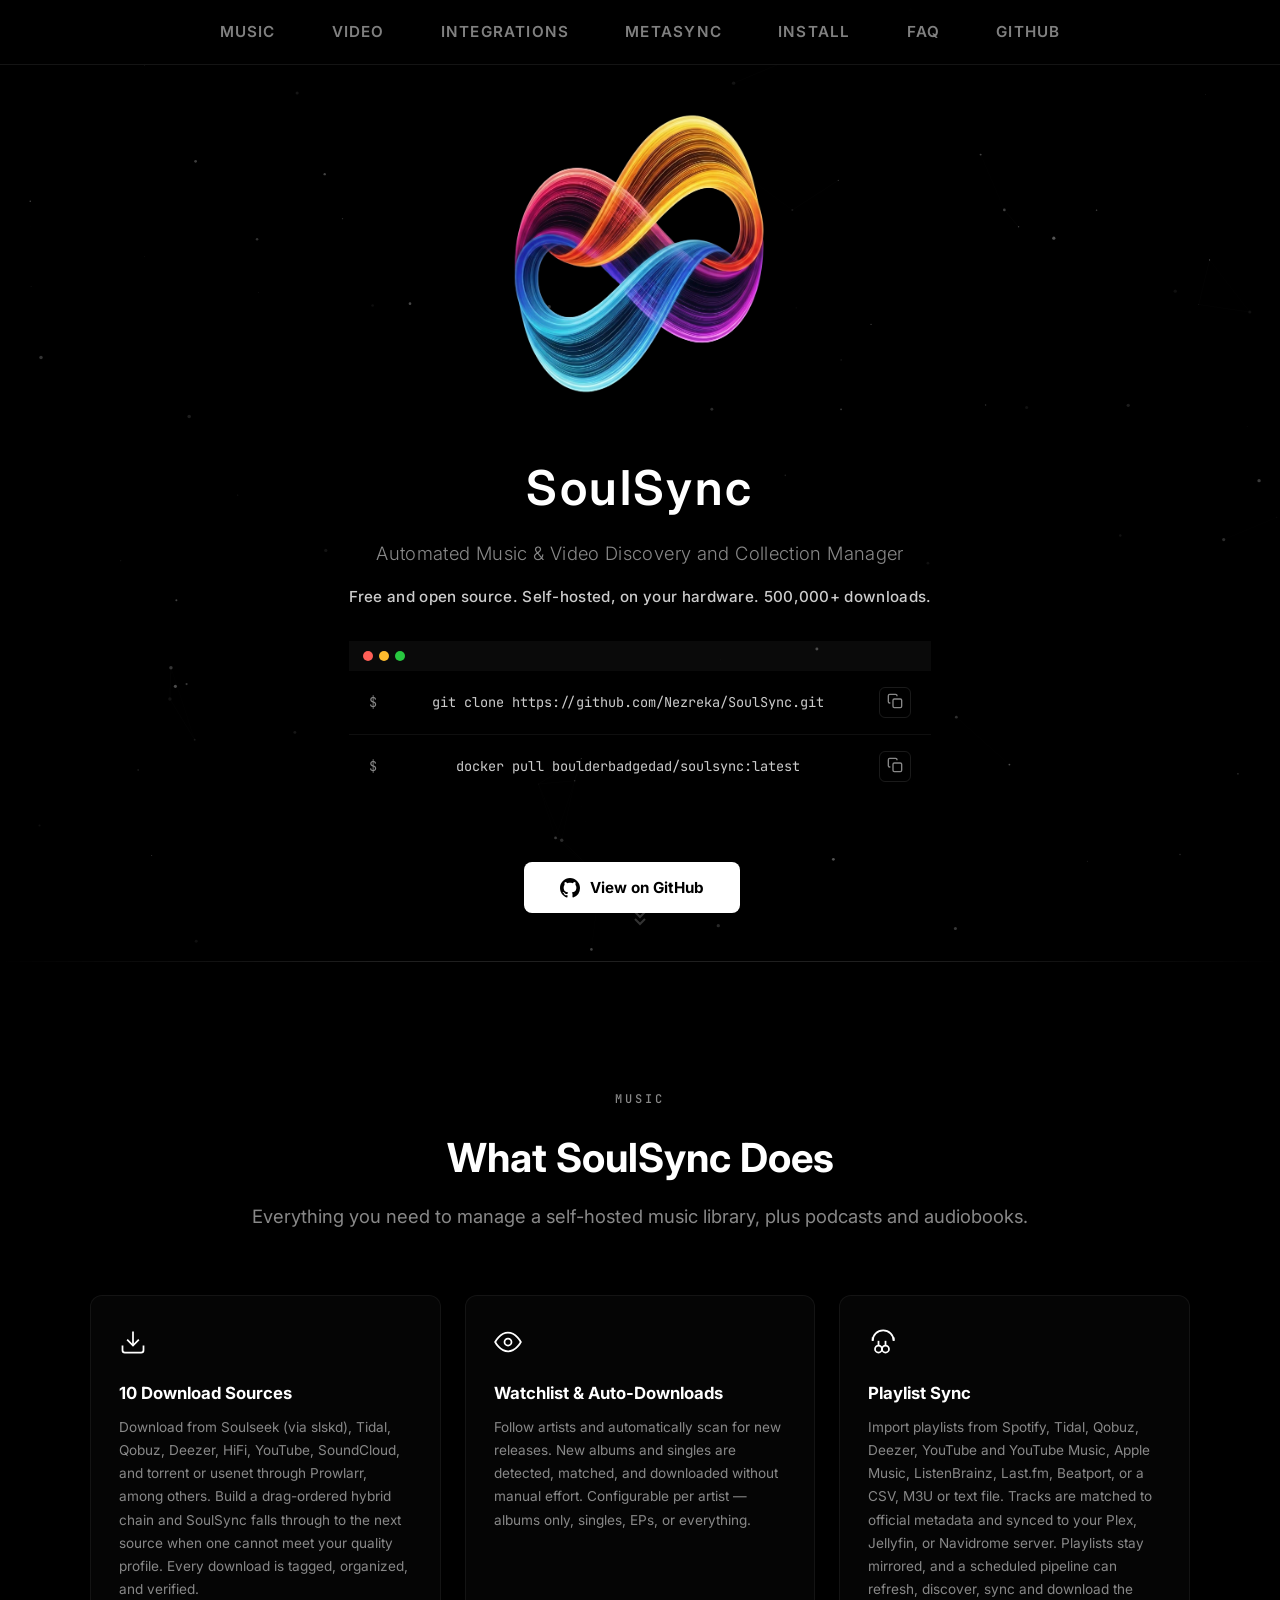
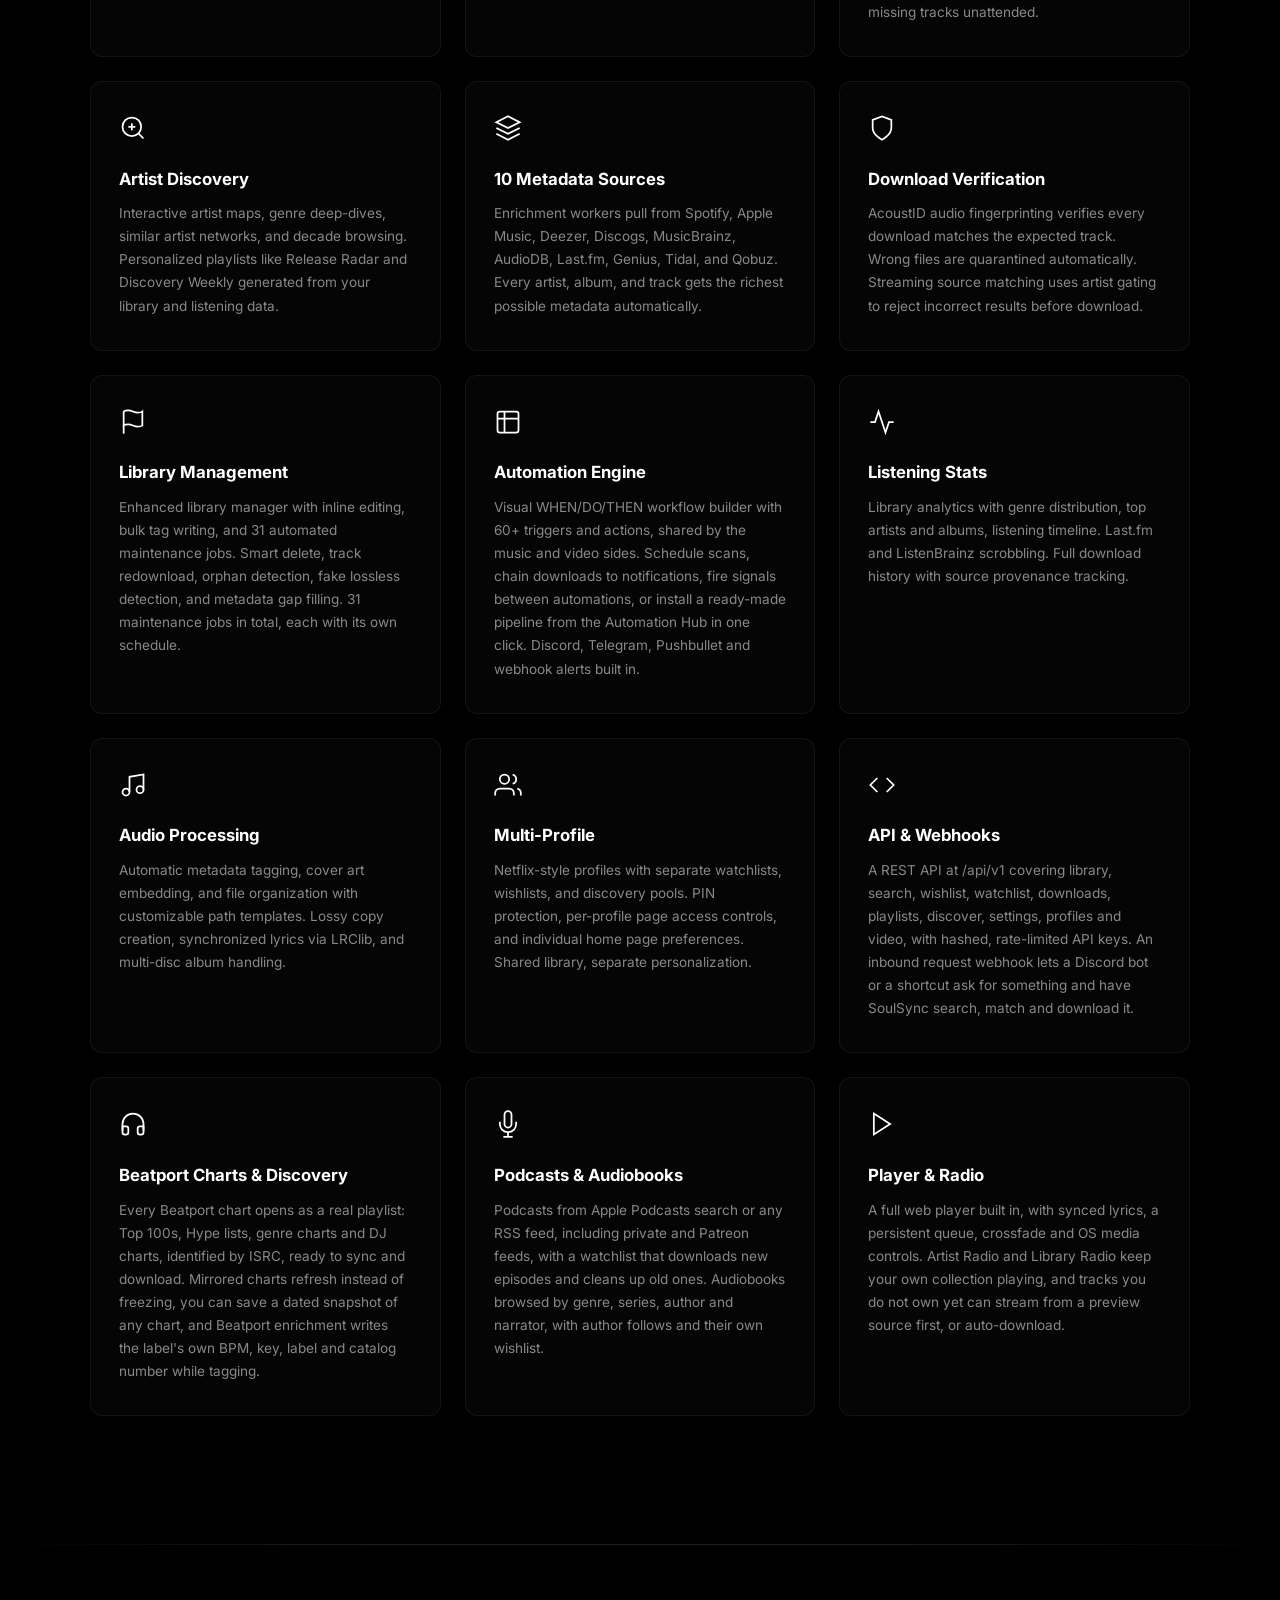
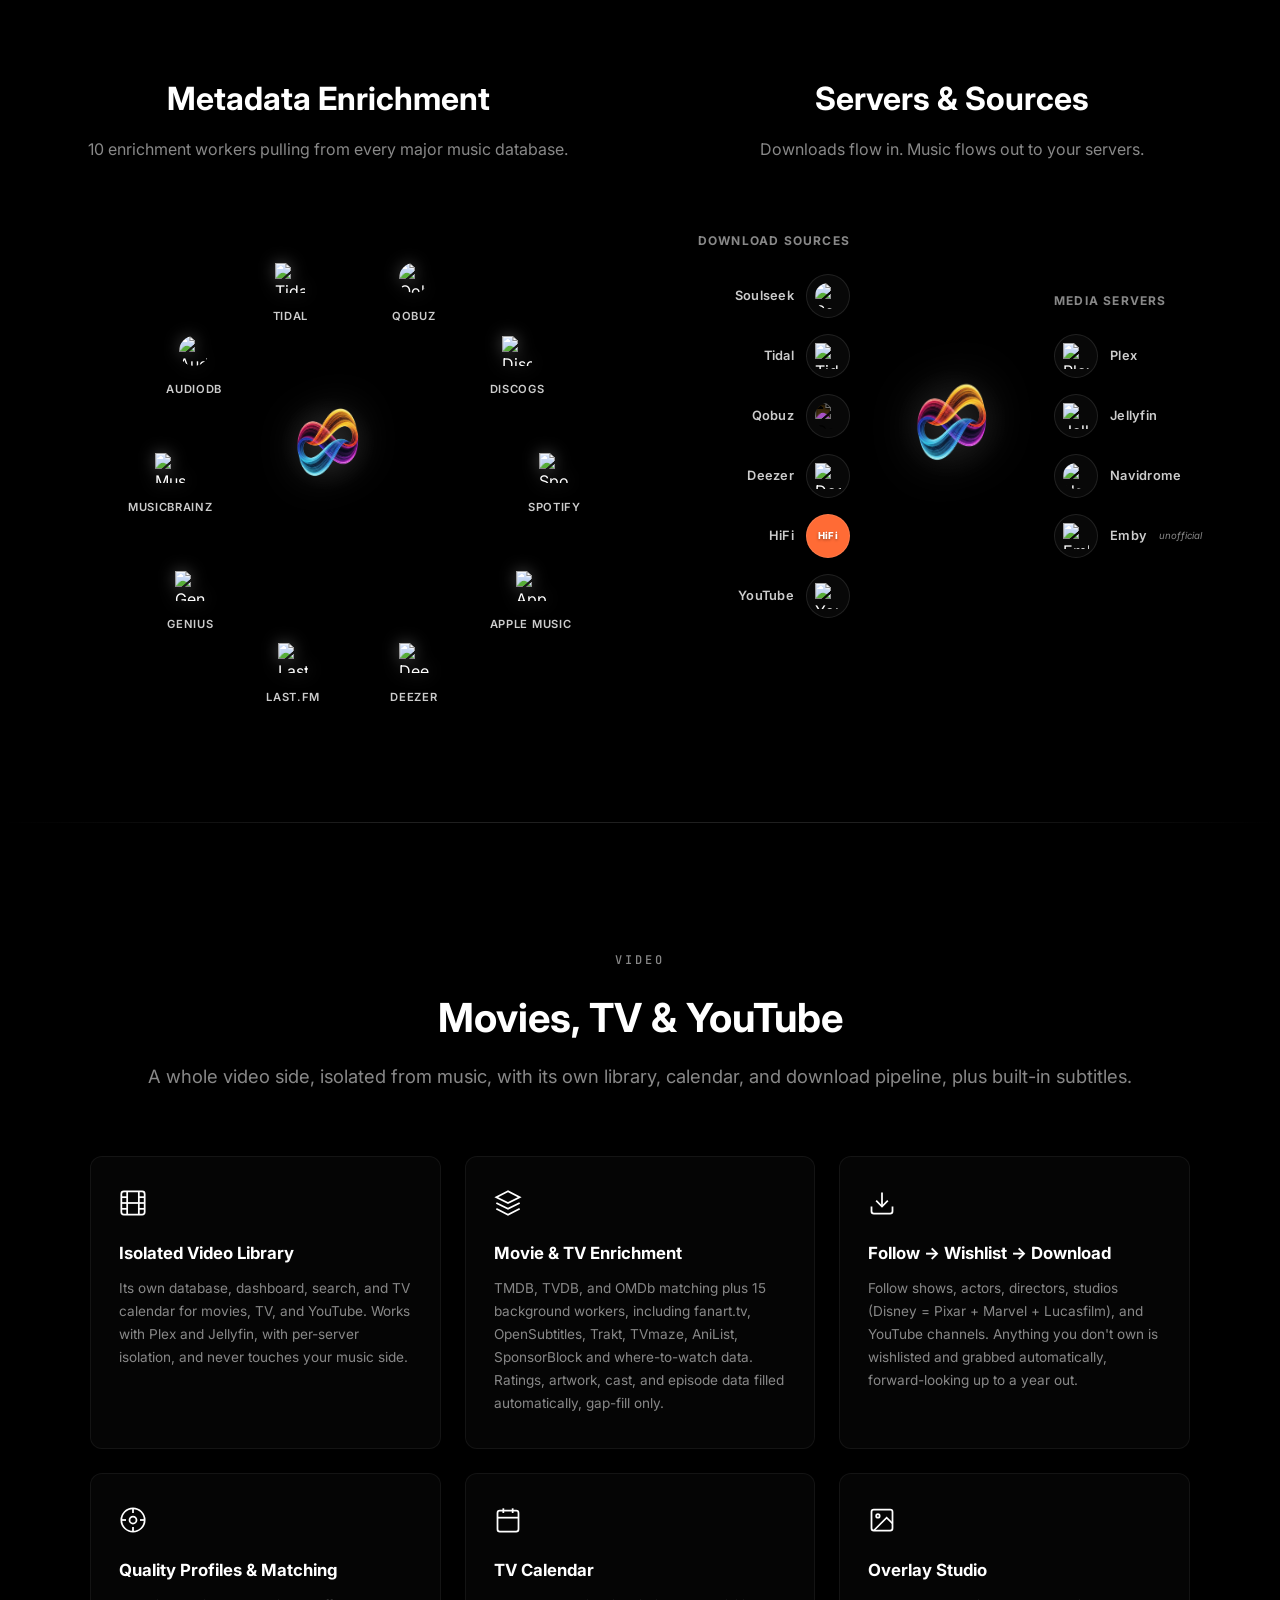
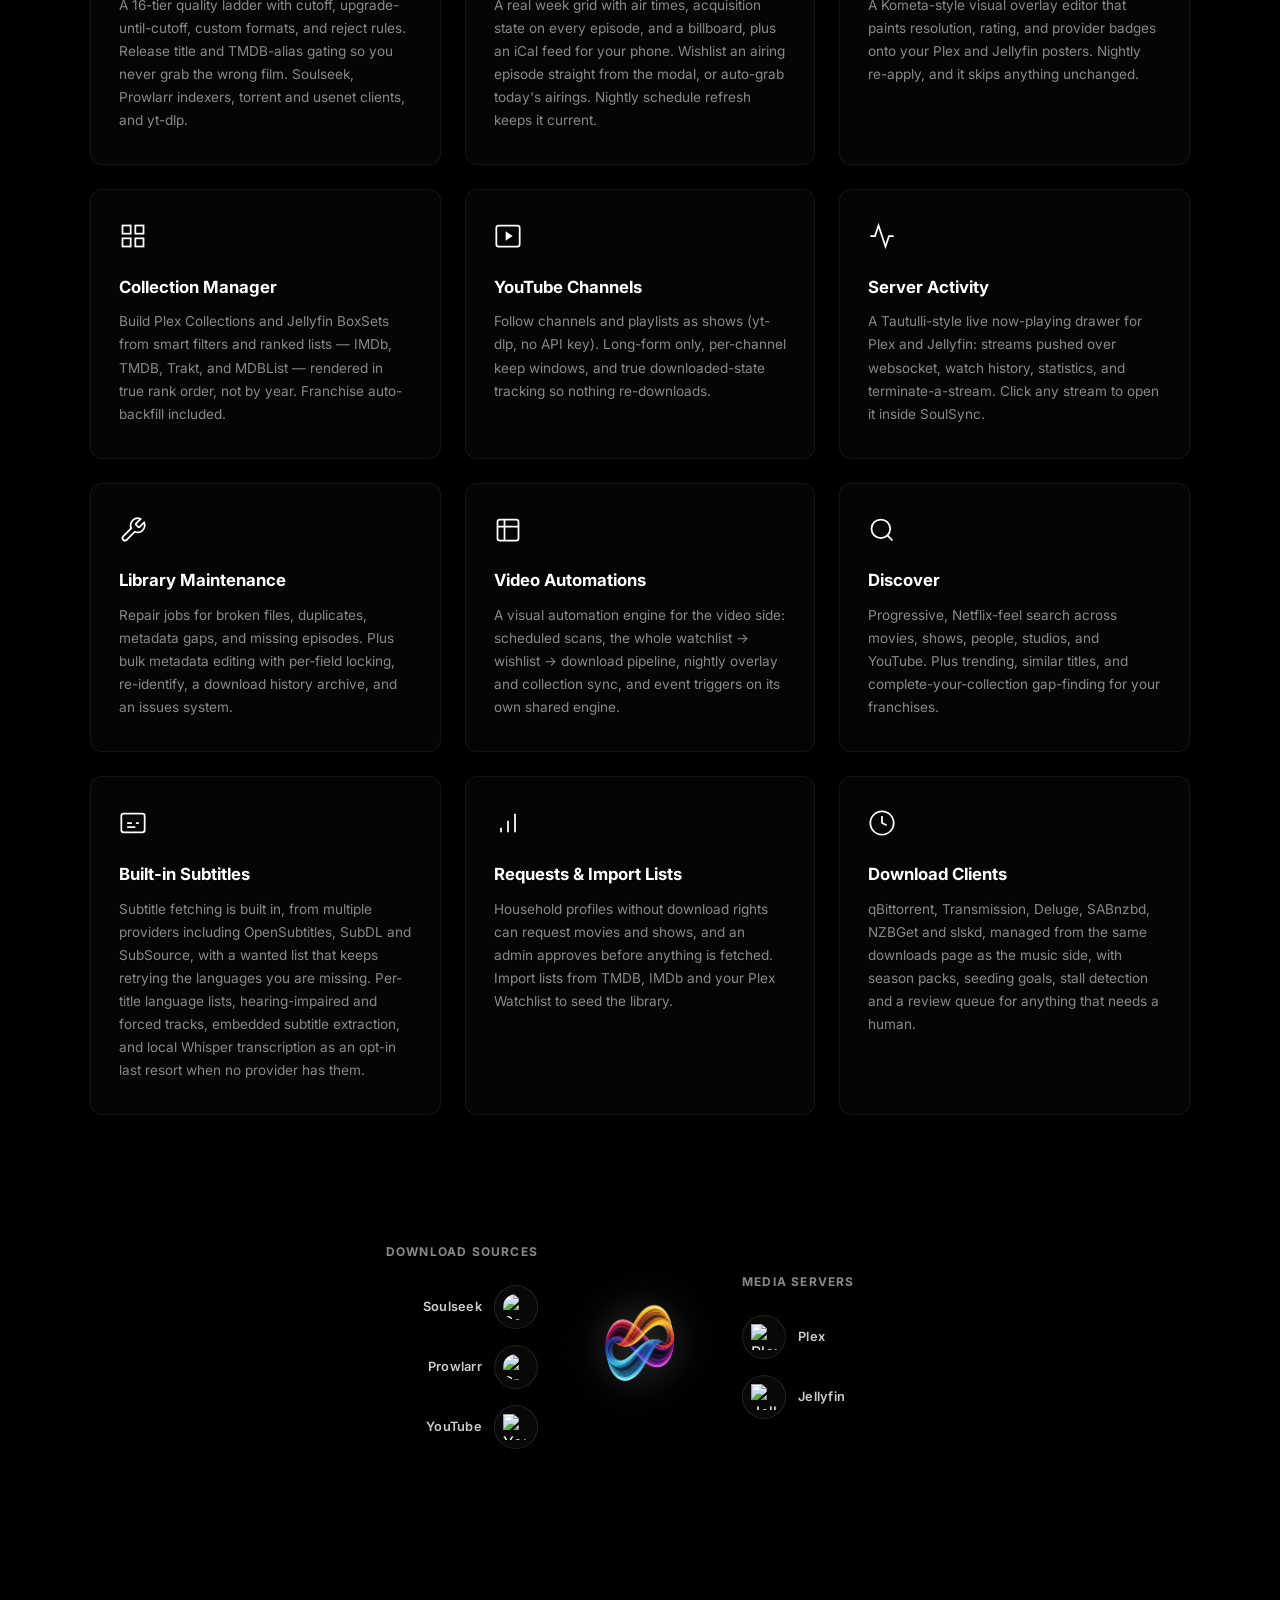
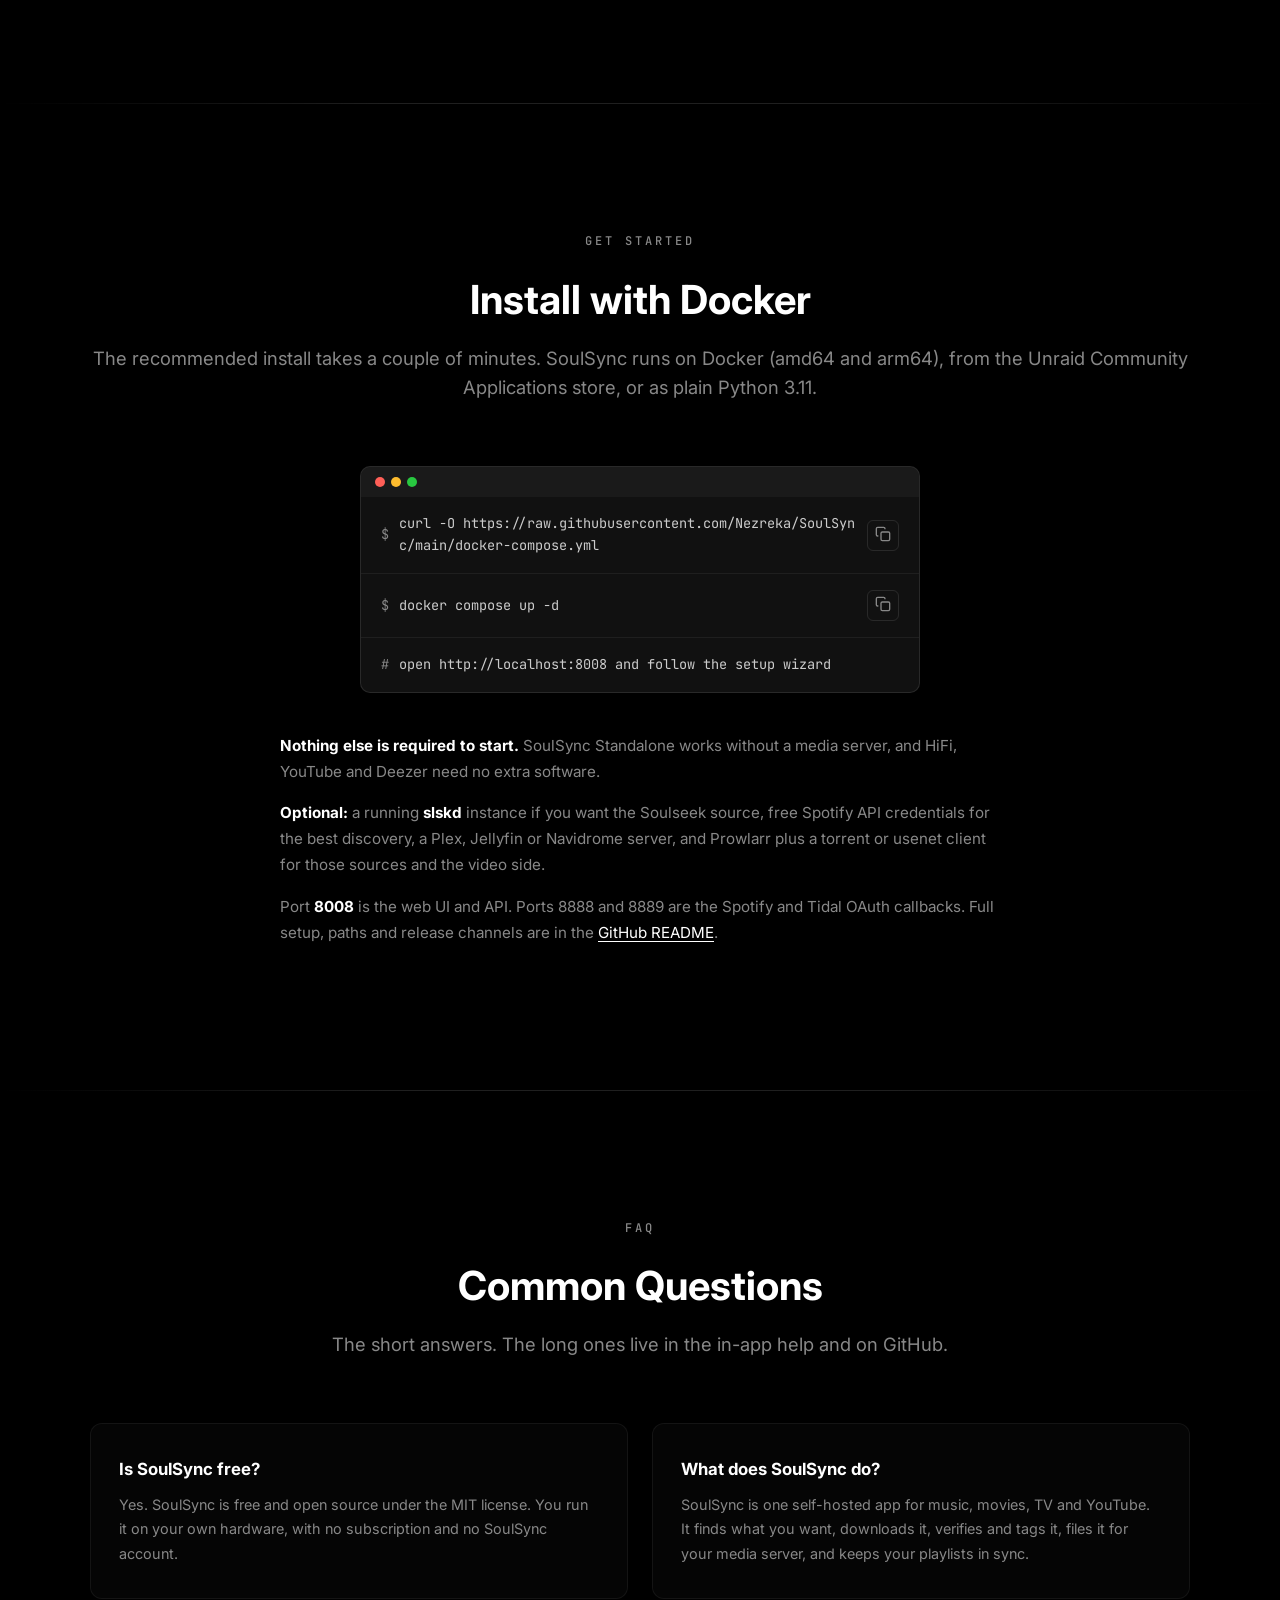
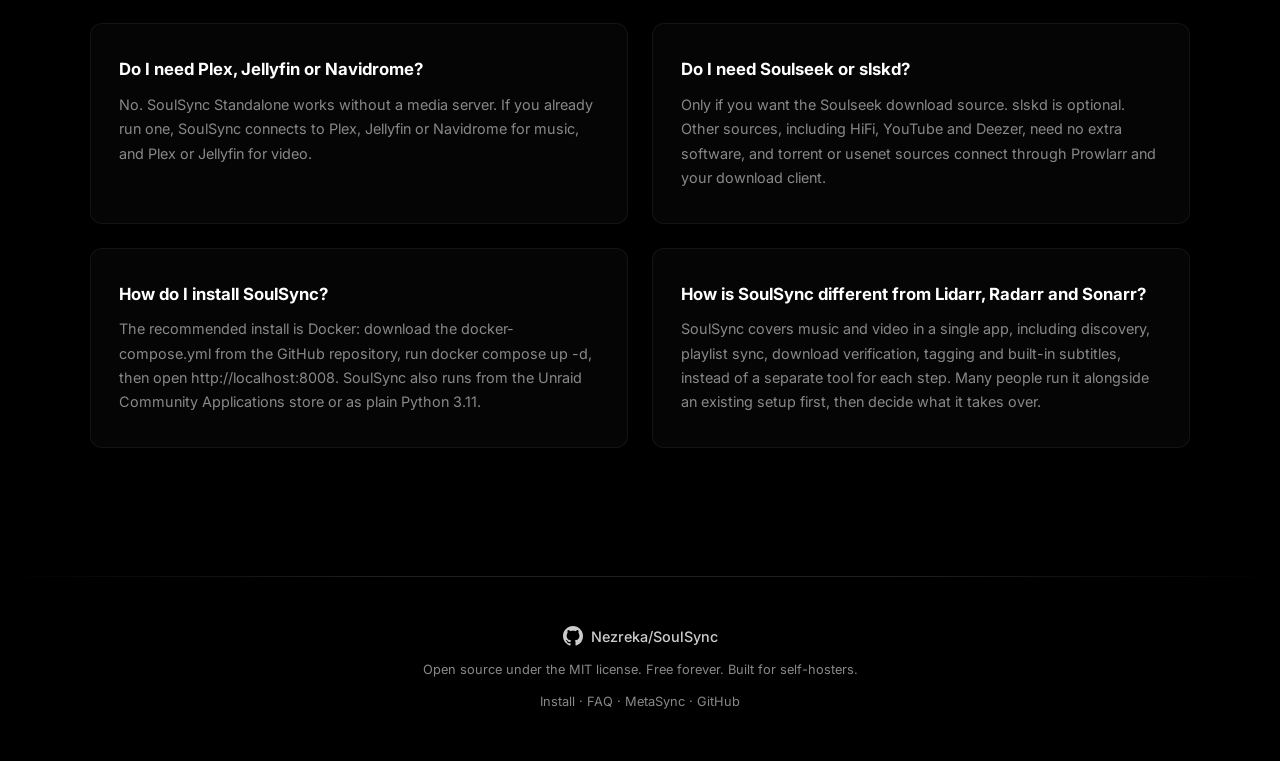
==== commit 9ab83c1d: "add metasync page detailing the metadata pool and sin, link it from nav and sitemap" ====
--- a/index.html
+++ b/index.html
@@ -135,6 +135,7 @@
                 <li><a href="#features" class="nav-link">Music</a></li>
                 <li><a href="#video" class="nav-link">Video</a></li>
                 <li><a href="#integrations" class="nav-link">Integrations</a></li>
+                <li><a href="/metasync/" class="nav-link">MetaSync</a></li>
                 <li><a href="#install" class="nav-link">Install</a></li>
                 <li><a href="#faq" class="nav-link">FAQ</a></li>
                 <li><a href="https://github.com/Nezreka/SoulSync" target="_blank" rel="noopener noreferrer"
@@ -961,6 +962,7 @@
                 <p class="footer-text">Open source under the MIT license. Free forever. Built for self-hosters.</p>
                 <p class="footer-text"><a href="#install" class="footer-link">Install</a> &middot;
                     <a href="#faq" class="footer-link">FAQ</a> &middot;
+                    <a href="/metasync/" class="footer-link">MetaSync</a> &middot;
                     <a href="https://github.com/Nezreka/SoulSync" target="_blank"
                         rel="noopener noreferrer" class="footer-link">GitHub</a>
                 </p>
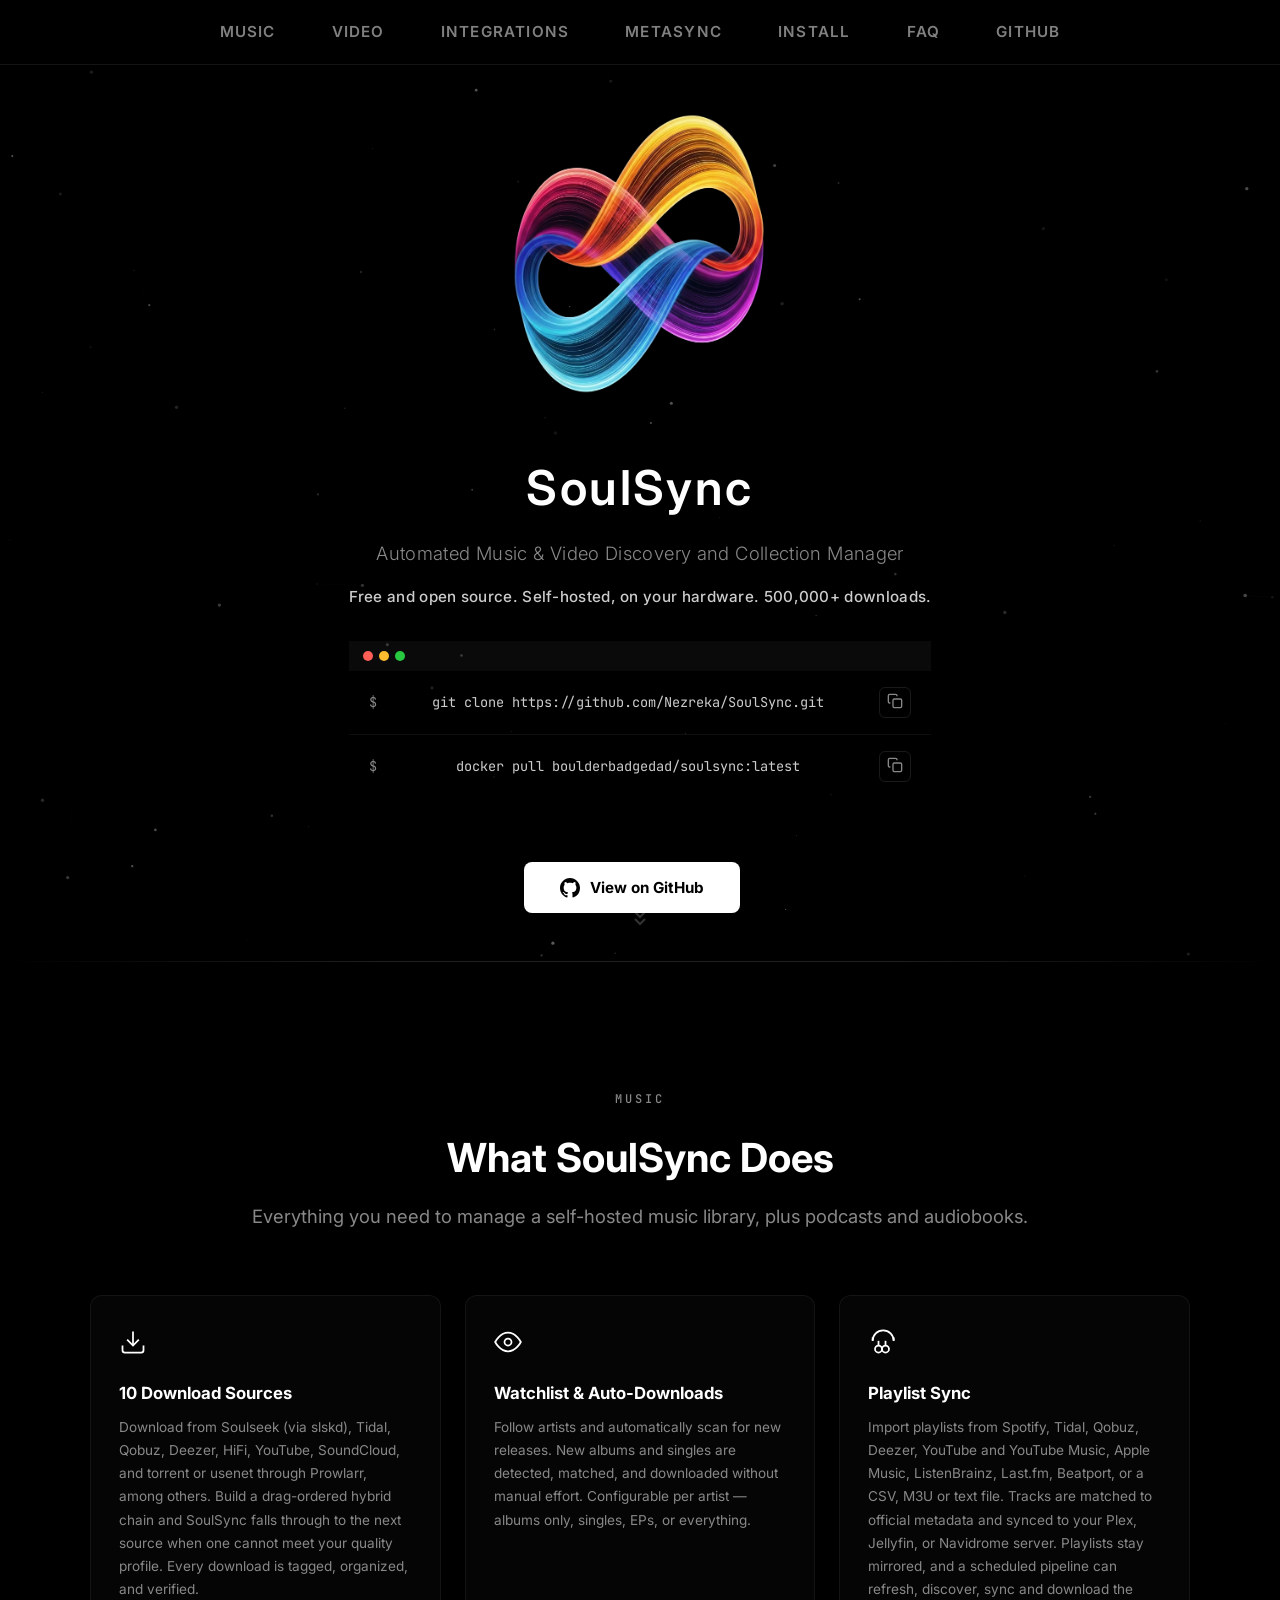
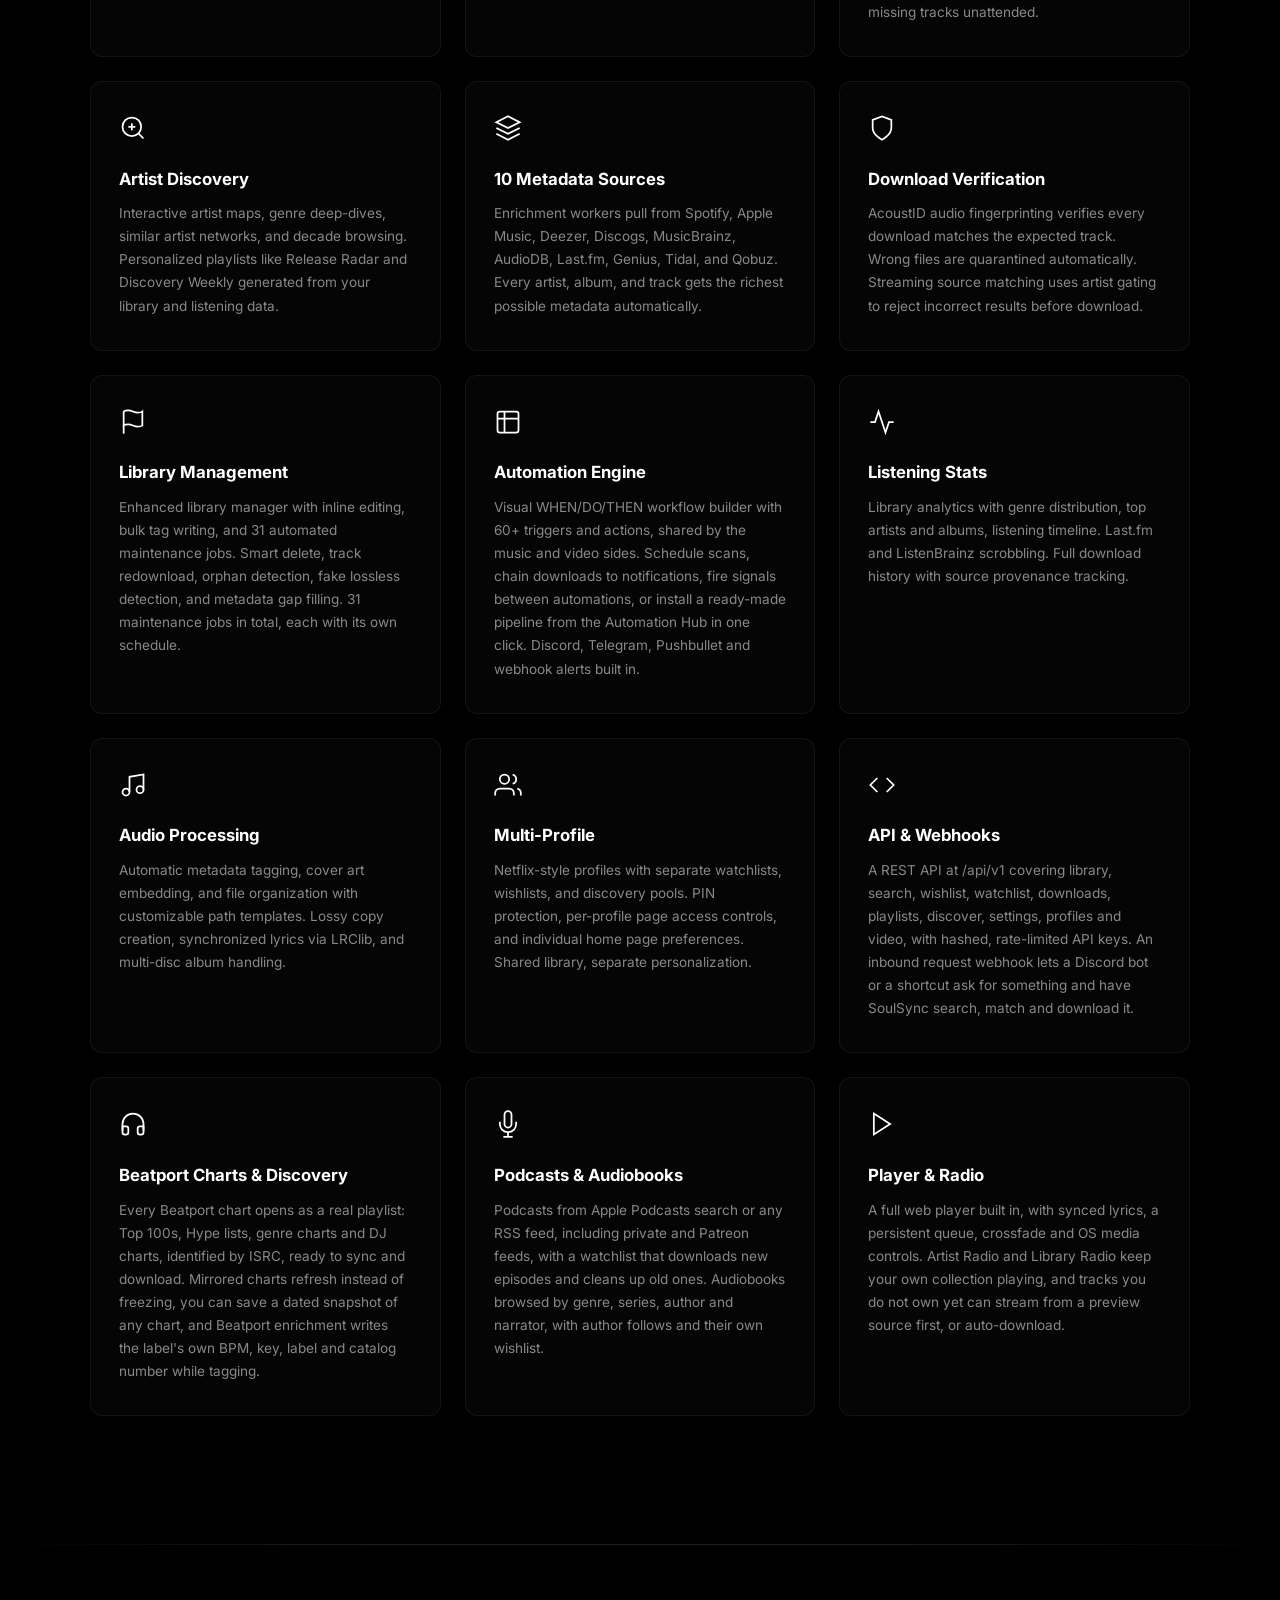
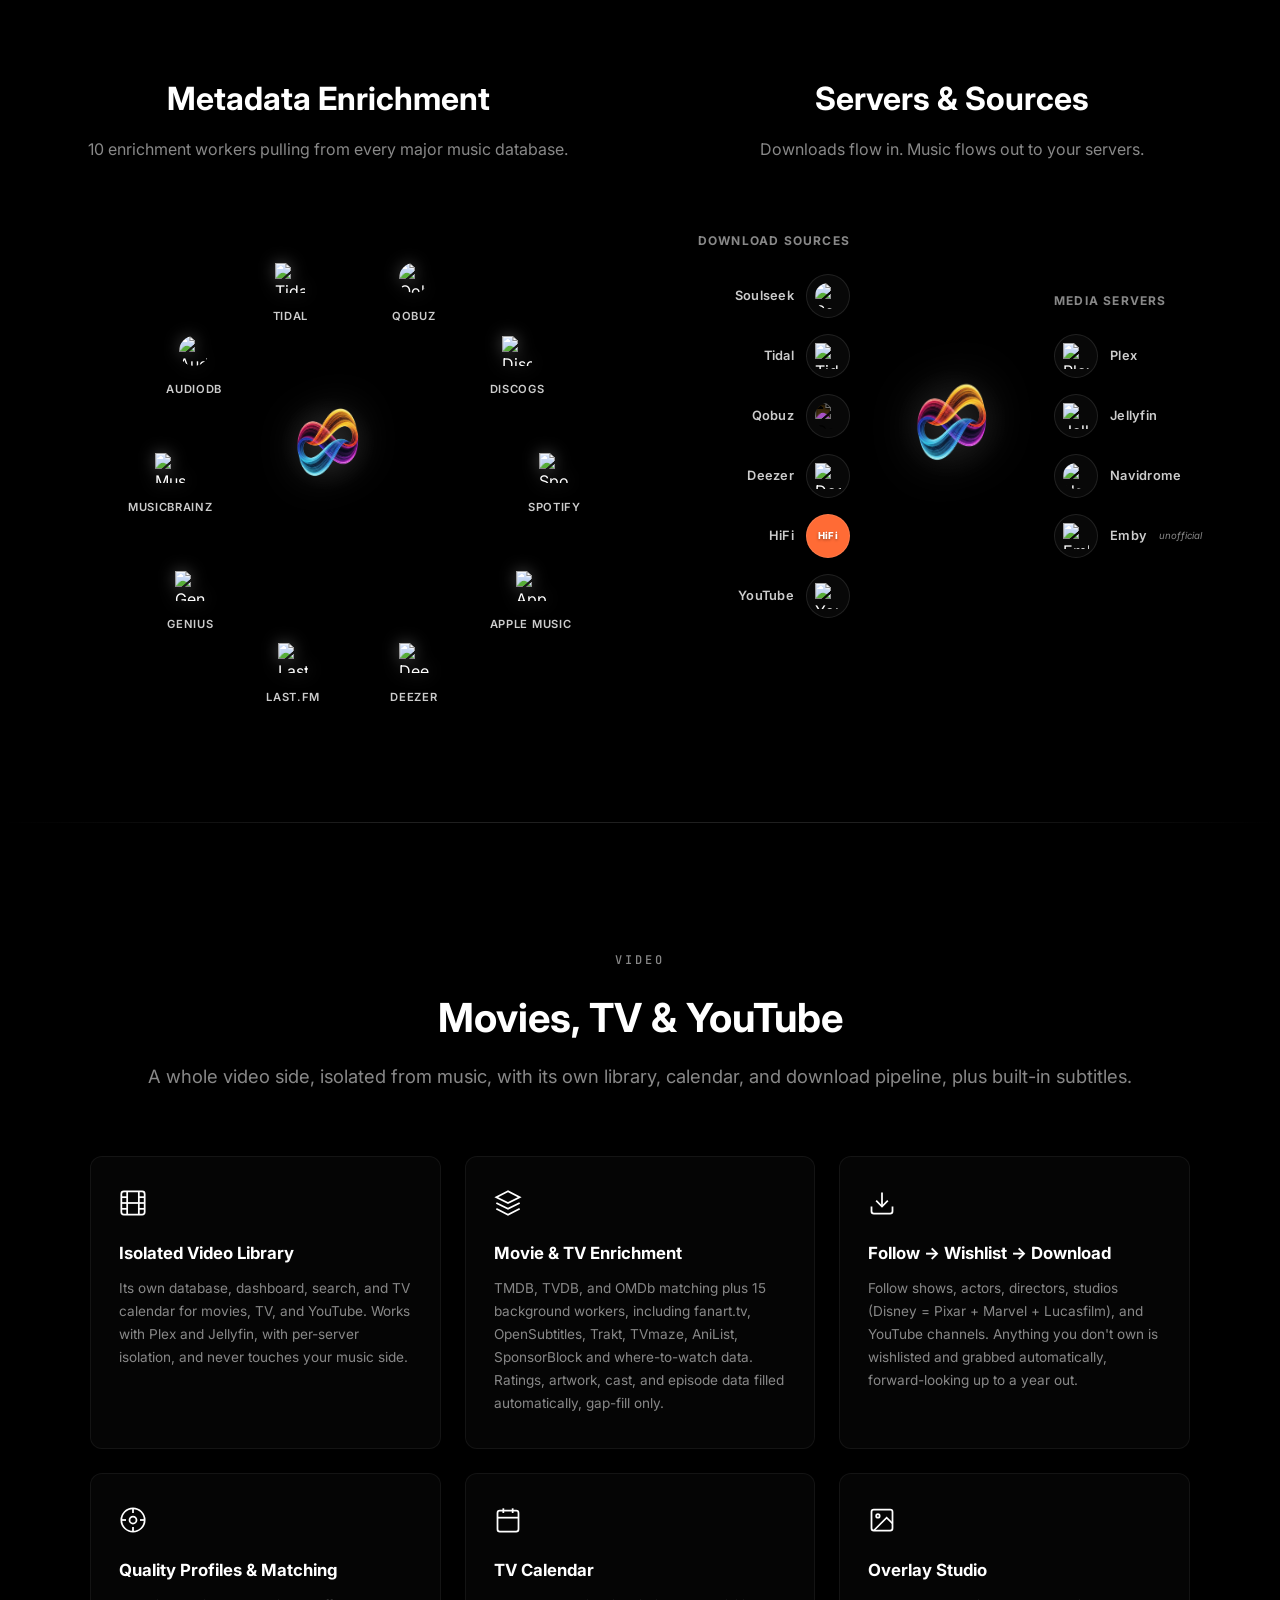
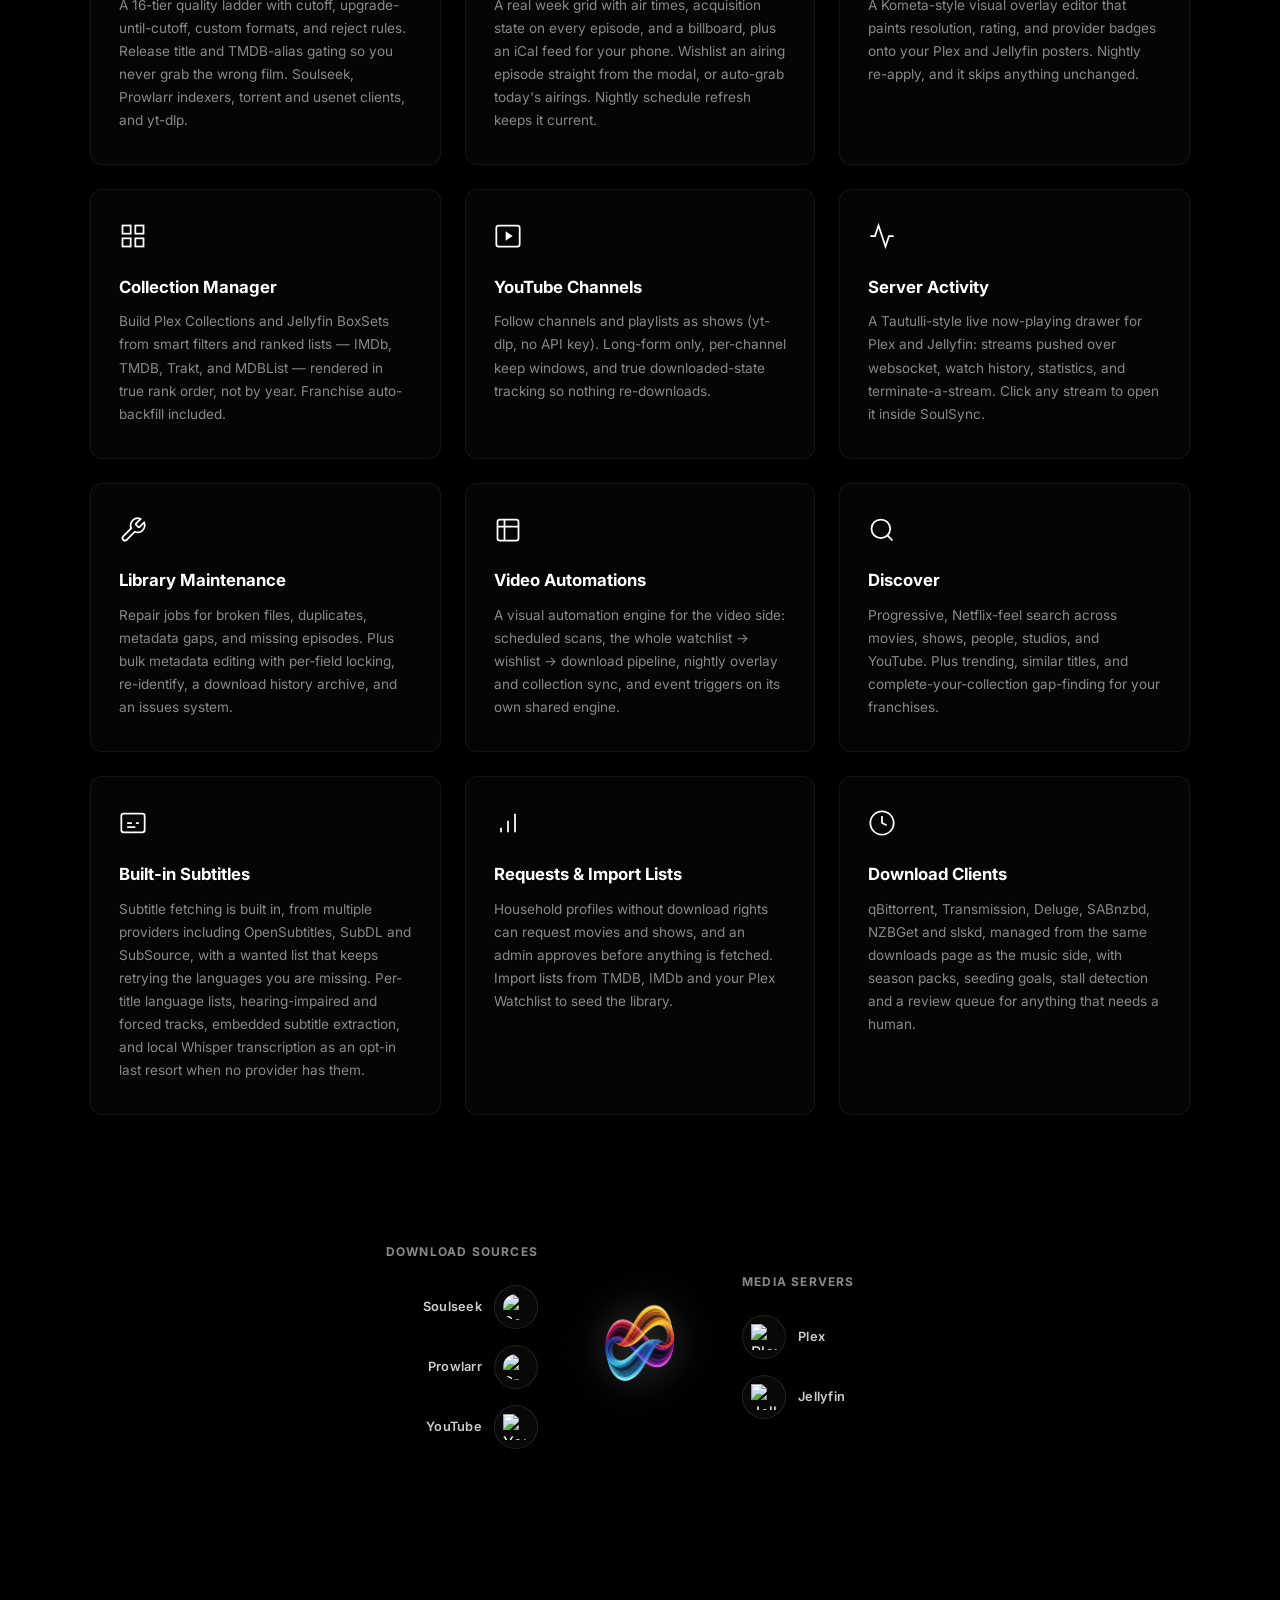
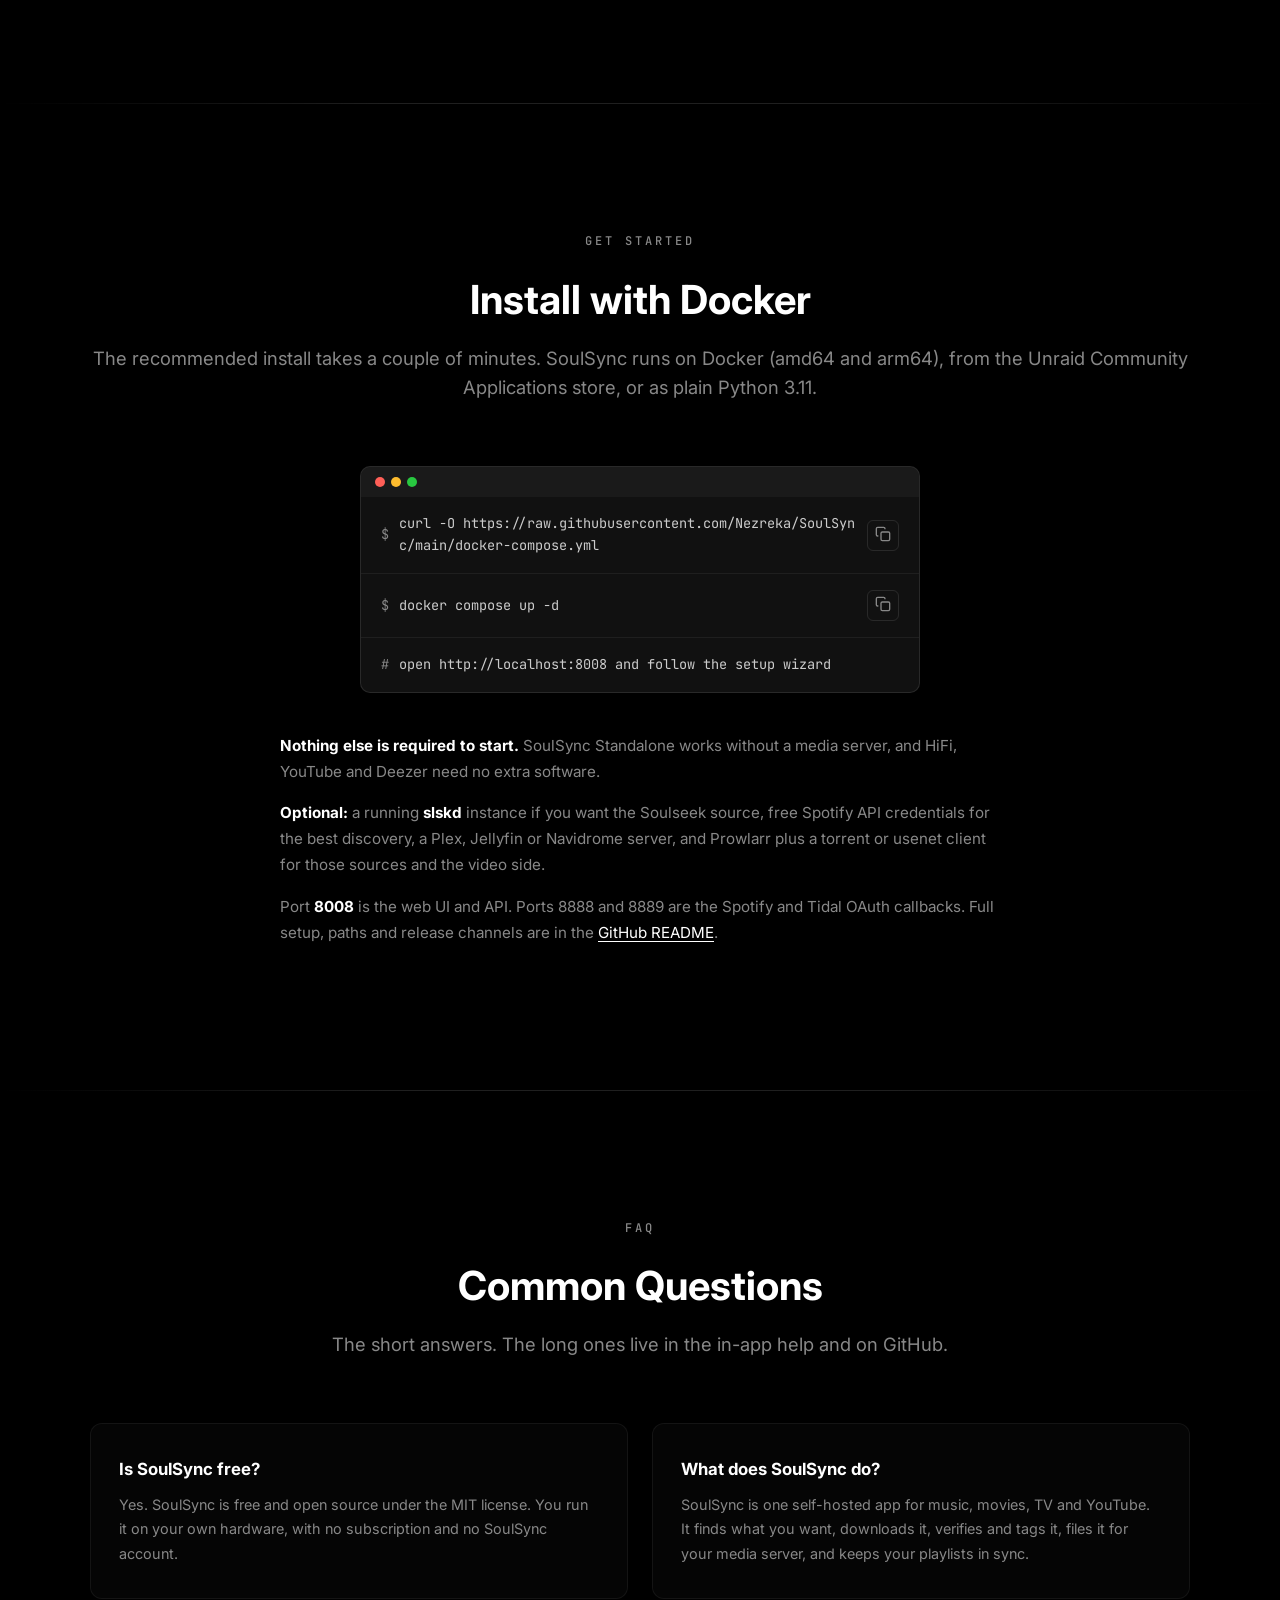
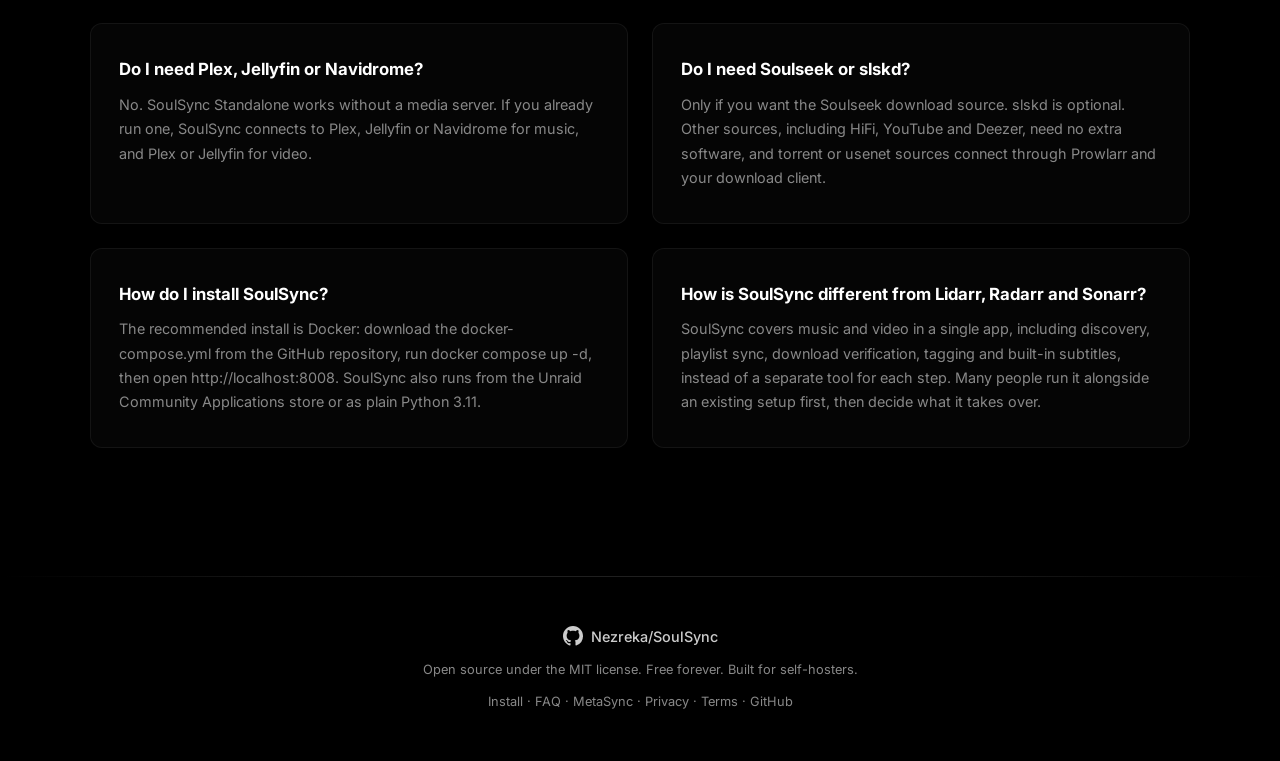
==== commit 76c340d6: "add metasync privacy policy and terms pages, link them in the footers and sitemap" ====
--- a/index.html
+++ b/index.html
@@ -963,6 +963,8 @@
                 <p class="footer-text"><a href="#install" class="footer-link">Install</a> &middot;
                     <a href="#faq" class="footer-link">FAQ</a> &middot;
                     <a href="/metasync/" class="footer-link">MetaSync</a> &middot;
+                    <a href="/privacy/" class="footer-link">Privacy</a> &middot;
+                    <a href="/terms/" class="footer-link">Terms</a> &middot;
                     <a href="https://github.com/Nezreka/SoulSync" target="_blank"
                         rel="noopener noreferrer" class="footer-link">GitHub</a>
                 </p>
